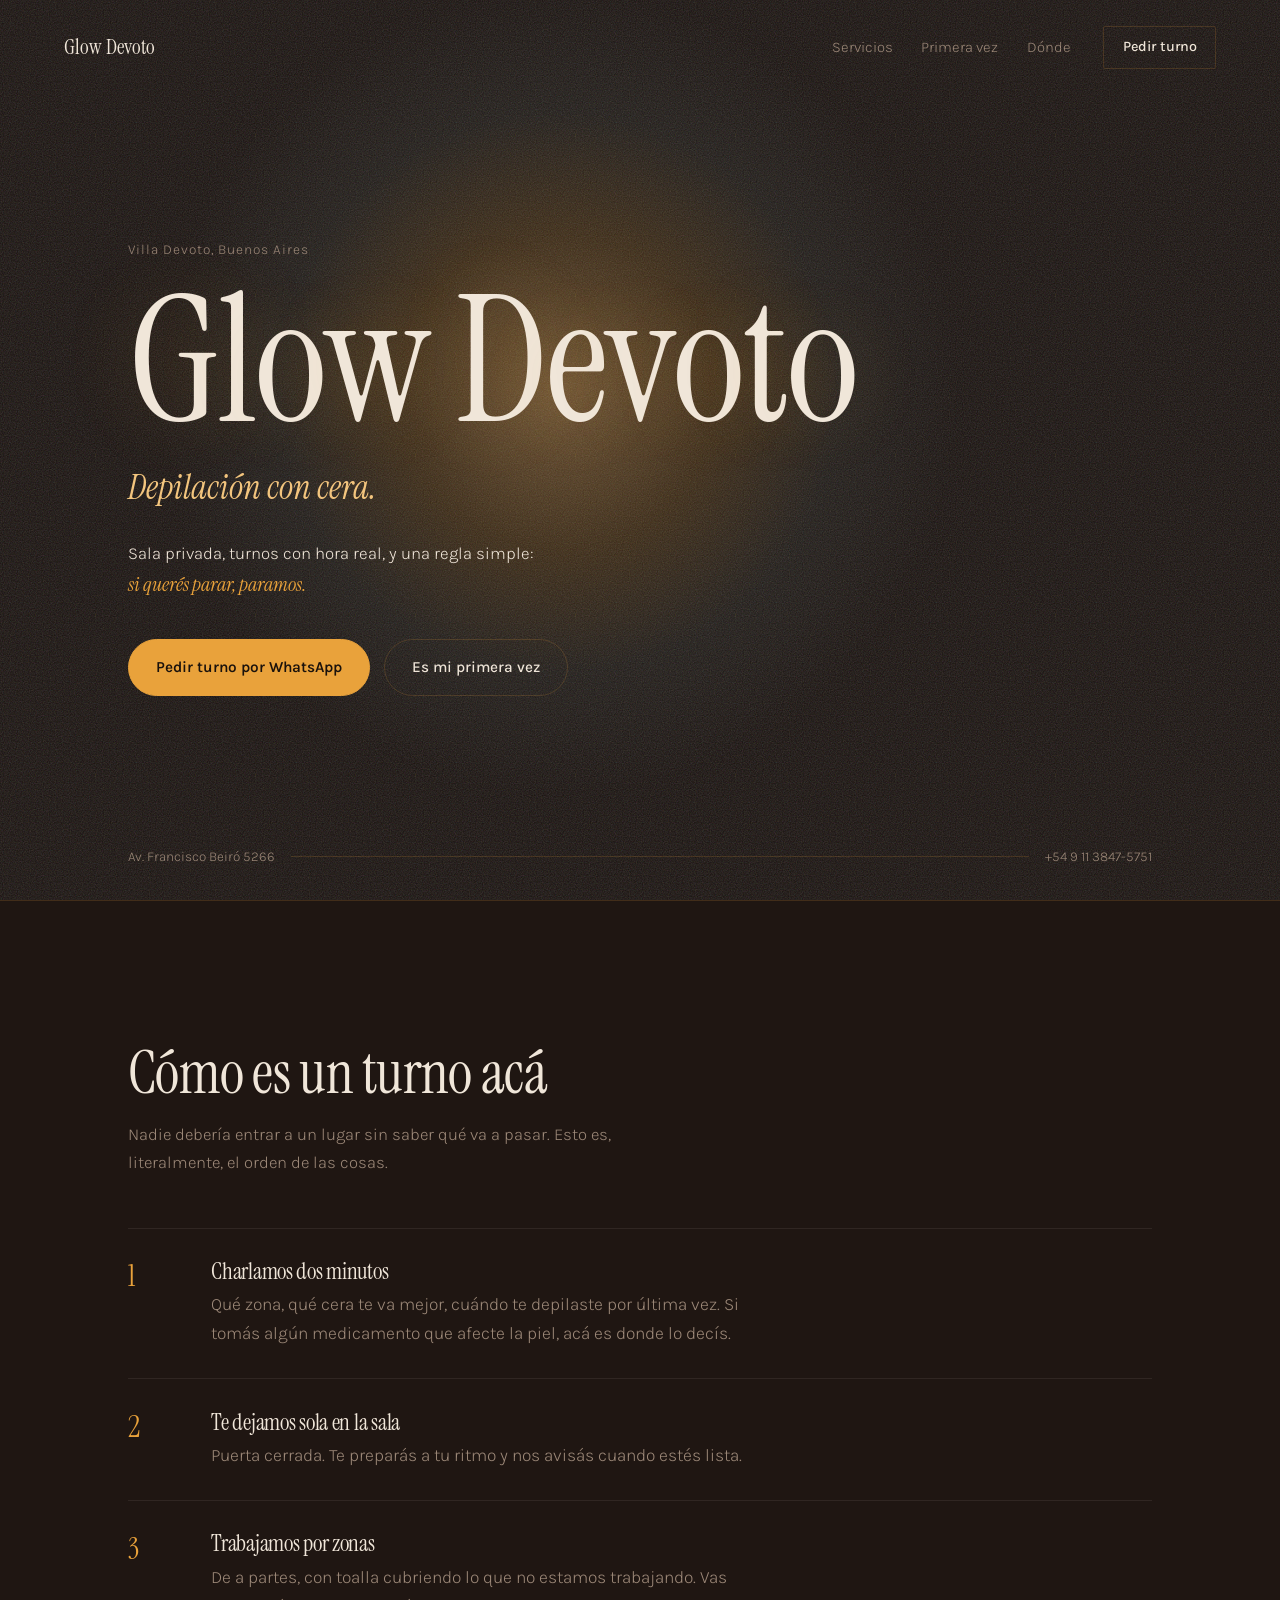
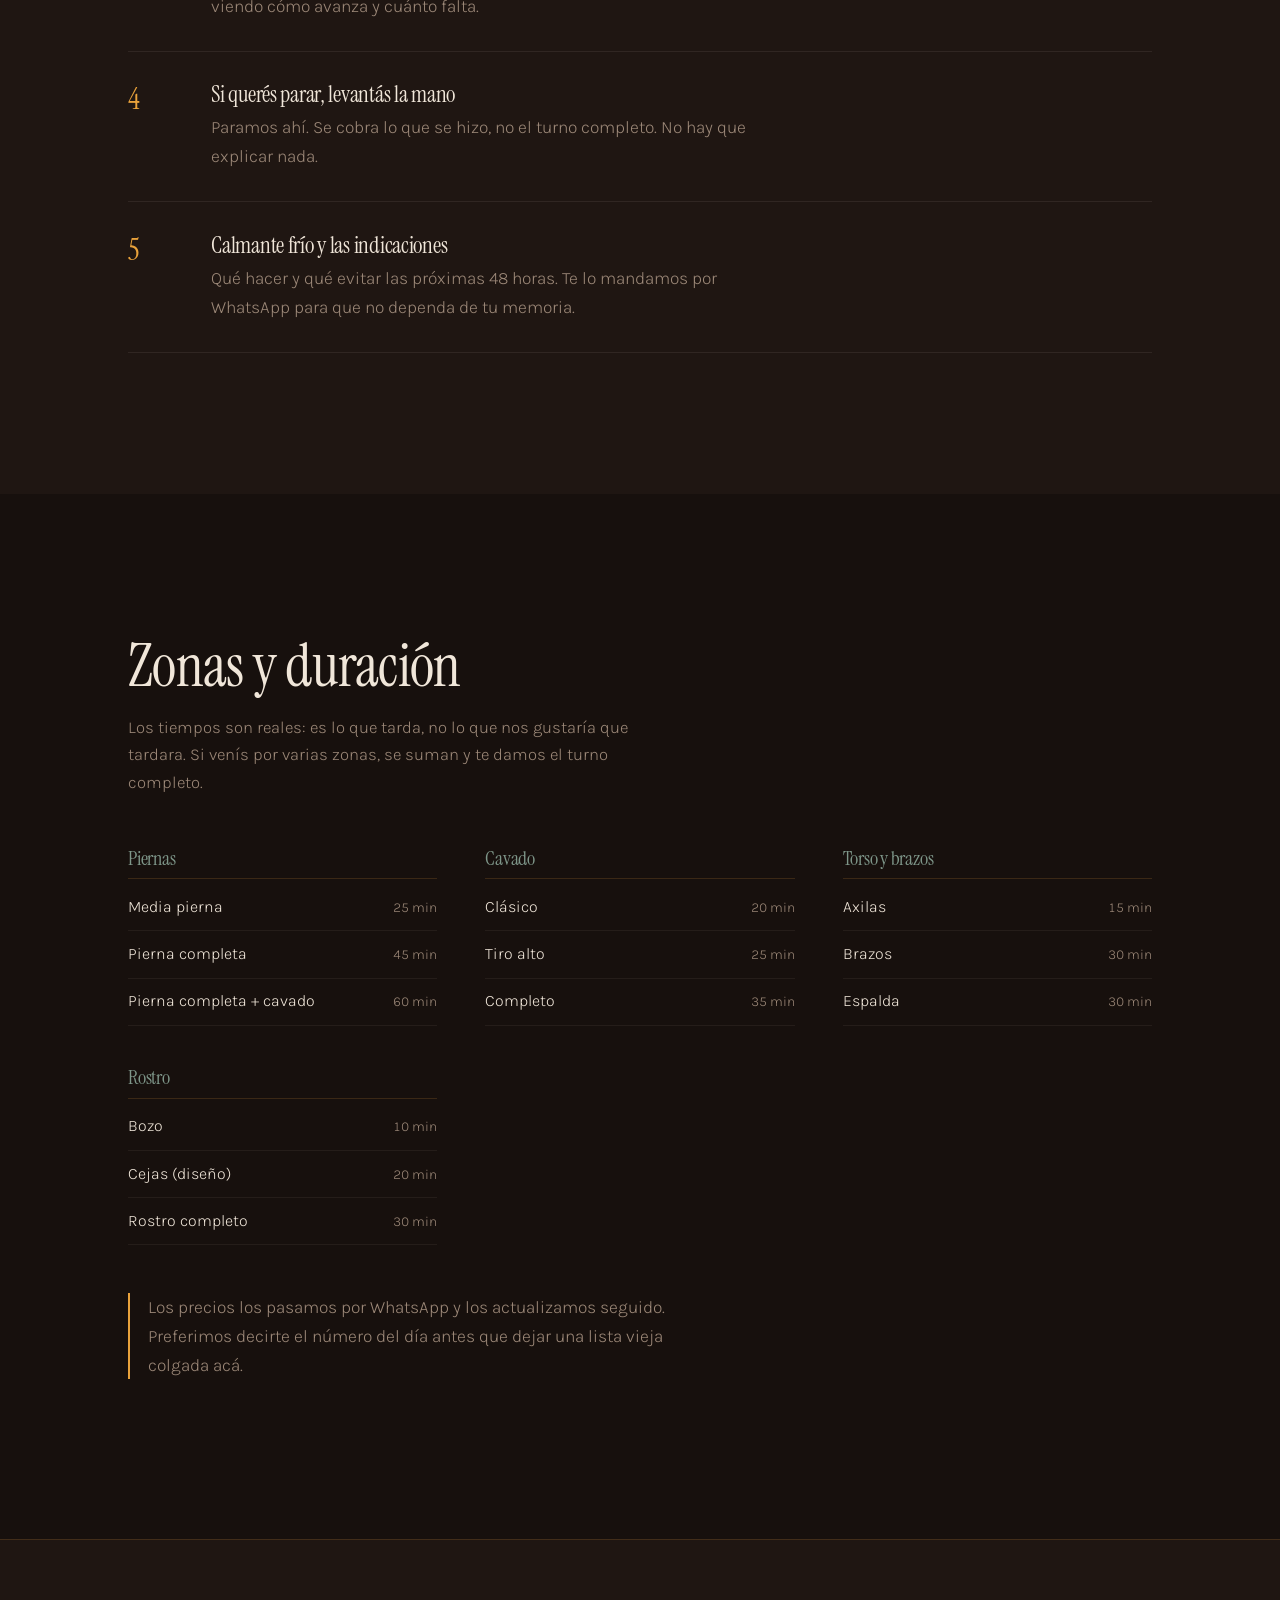
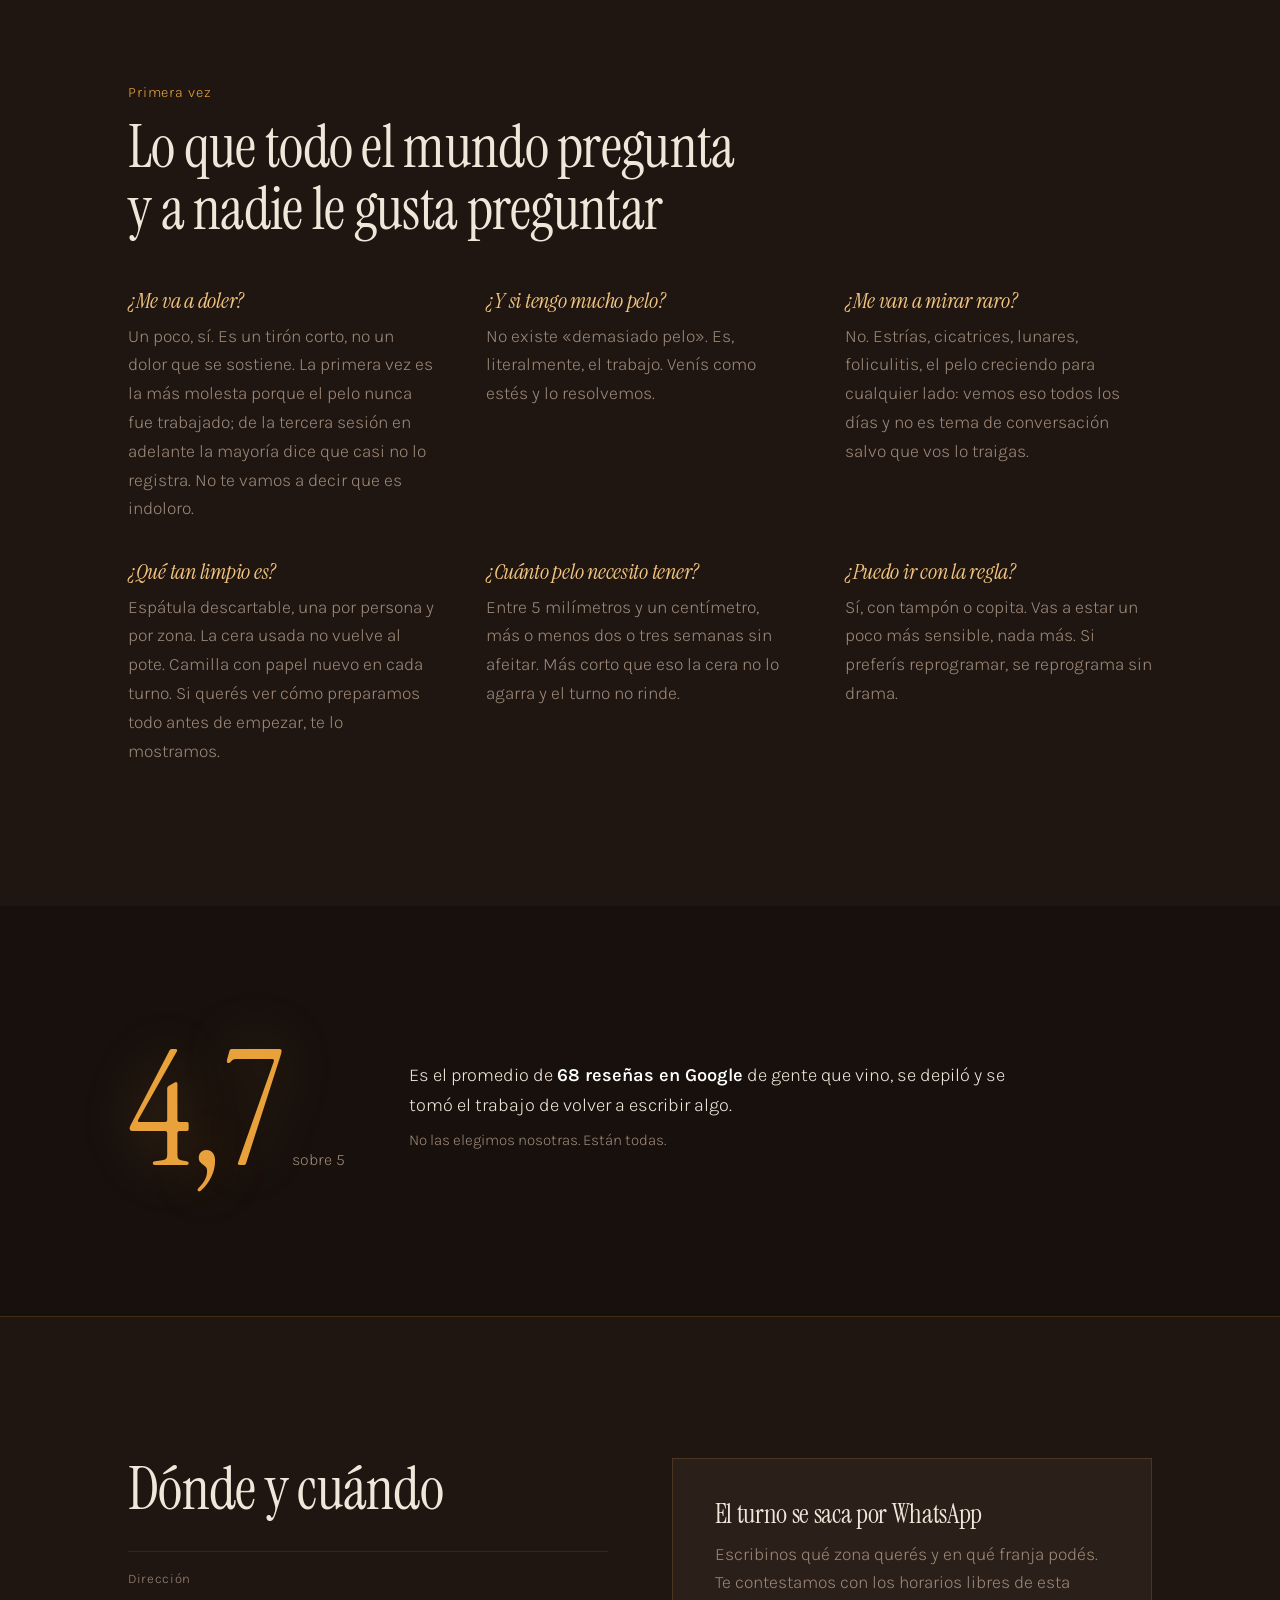
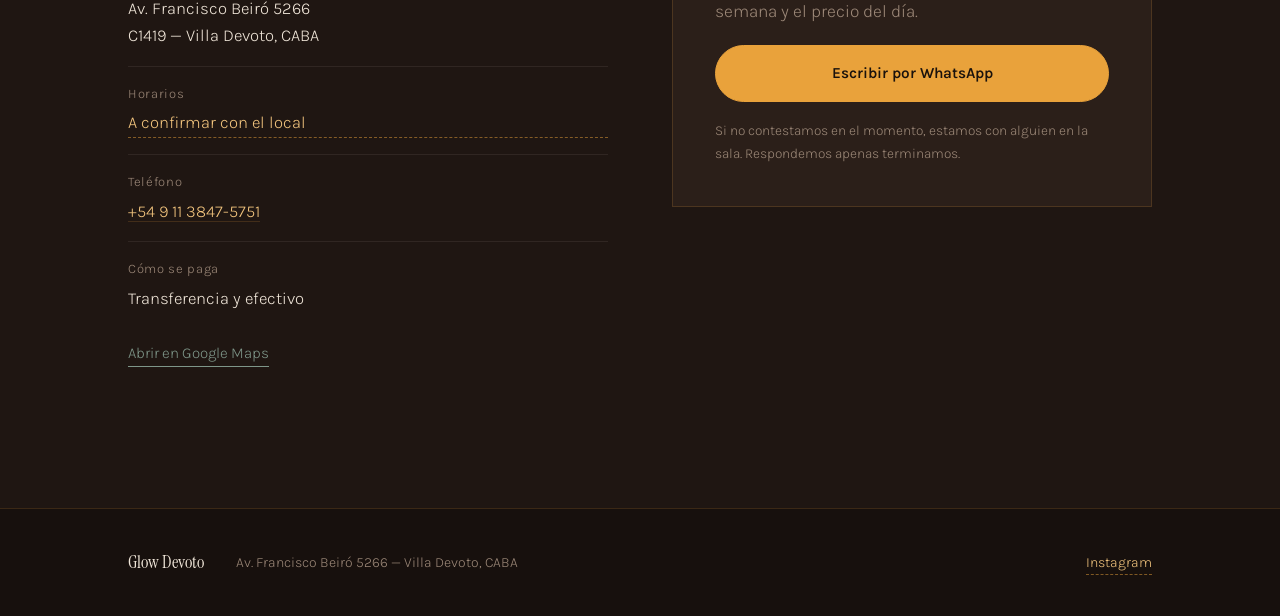
==== glow-devoto-movil.html @ bbd075e6 "Add single-file build of the Glow Devoto landing Inlines styles.css and main.js into one self-contai" ====
<!doctype html>
<html lang="es-AR" class="no-js">
<head>
<meta charset="utf-8">
<meta name="viewport" content="width=device-width, initial-scale=1">
<title>Glow Devoto — Depilación con cera en Villa Devoto</title>
<meta name="description" content="Depilación con cera en Av. Francisco Beiró 5266, Villa Devoto. Sala privada, turnos con hora real. Si querés parar, paramos.">
<meta name="theme-color" content="#17100d">

<meta property="og:type" content="website">
<meta property="og:title" content="Glow Devoto — Depilación con cera en Villa Devoto">
<meta property="og:description" content="Sala privada, turnos con hora real, y una regla simple: si querés parar, paramos.">
<meta property="og:locale" content="es_AR">

<link rel="preconnect" href="https://fonts.googleapis.com">
<link rel="preconnect" href="https://fonts.gstatic.com" crossorigin>
<link href="https://fonts.googleapis.com/css2?family=Instrument+Serif:ital@0;1&family=Karla:wght@300;400;500;600&display=swap" rel="stylesheet">
<style>
/* ══════════════════════════════════════════════════════════════════
   Glow Devoto — depilación con cera, Villa Devoto CABA
   Archetype: Editorial Dark Warm.  Concepto: el brillo necesita fondo.
   Sin librerías. Sin build. CSS + JS vanilla.
   ══════════════════════════════════════════════════════════════════ */

:root{
  /* Base: marrón-negro cálido. Nunca negro puro, nunca el #0B0B0B de plantilla. */
  --ink:      #17100d;
  --ink-2:    #1f1612;
  --ink-3:    #2b1f19;

  /* Acento: miel/cera. Deliberadamente NO terracota. */
  --honey:    #e9a23b;
  --honey-lo: #f3c57e;

  /* Contrapunto frío, para que el cálido no se vuelva monótono. */
  --sage:     #7e9689;

  --paper:    #f0e6d9;
  --muted:    #9c8878;
  --line:     rgba(233,162,59,.17);

  --serif: "Instrument Serif", Georgia, serif;
  --sans:  "Karla", system-ui, -apple-system, sans-serif;

  --gut: clamp(1.25rem, 5vw, 5rem);
  --max: 72rem;
}

*,*::before,*::after{ box-sizing:border-box; }

html{ scroll-behavior:smooth; -webkit-text-size-adjust:100%; }

body{
  margin:0;
  background:var(--ink);
  color:var(--paper);
  font-family:var(--sans);
  font-weight:300;
  font-size:clamp(1rem,.95rem + .25vw,1.09rem);
  line-height:1.65;
  -webkit-font-smoothing:antialiased;
  overflow-x:hidden;
}

.wrap{ width:100%; max-width:var(--max); margin-inline:auto; padding-inline:var(--gut); }

.skip{
  position:absolute; left:-9999px; top:0; z-index:99;
  background:var(--honey); color:var(--ink); padding:.7rem 1.2rem; font-weight:600;
}
.skip:focus{ left:0; }

:focus-visible{ outline:2px solid var(--honey); outline-offset:3px; }

h1,h2,h3{ font-family:var(--serif); font-weight:400; line-height:1.04; margin:0; letter-spacing:-.012em; }
p{ margin:0 0 1.1em; max-width:62ch; }
em{ font-style:italic; }
strong{ font-weight:600; color:#fff; }
a{ color:inherit; }

/* Marcador de contenido pendiente de confirmar con el negocio. */
[data-editar]{
  border-bottom:1px dashed rgba(233,162,59,.5);
  color:var(--honey-lo);
}

/* ─────────────────────────── HERO ─────────────────────────── */

.hero{
  position:relative;
  min-height:100svh;
  display:flex; flex-direction:column;
  overflow:hidden;
  isolation:isolate;
}

/* El resplandor. Sigue el cursor; en reposo respira solo. */
.hero__glow{
  position:absolute; inset:-30%;
  z-index:-2;
  background:
    radial-gradient(38rem 38rem at
      calc(46% + var(--mx,0px)) calc(46% + var(--my,0px)),
      rgba(255,190,105,.34) 0%,
      rgba(233,162,59,.16) 26%,
      rgba(126,150,137,.07) 46%,
      transparent 66%);
  animation:breathe 11s ease-in-out infinite;
  transition:background .45s cubic-bezier(.22,.61,.36,1);
  will-change:background;
}
@keyframes breathe{
  0%,100%{ opacity:.82; transform:scale(1); }
  50%    { opacity:1;   transform:scale(1.06); }
}

/* Grano: evita que el degradado se vea «digital». */
.hero__grain{
  position:absolute; inset:0; z-index:-1; pointer-events:none;
  opacity:.5; mix-blend-mode:overlay;
  background-image:url("data:image/svg+xml,%3Csvg xmlns='http://www.w3.org/2000/svg' width='160' height='160'%3E%3Cfilter id='n'%3E%3CfeTurbulence type='fractalNoise' baseFrequency='.85' numOctaves='3'/%3E%3C/filter%3E%3Crect width='160' height='160' filter='url(%23n)' opacity='.42'/%3E%3C/svg%3E");
}

.nav{
  position:relative; z-index:3;
  display:flex; align-items:center; gap:2rem;
  padding:1.6rem var(--gut);
}
.nav__mark{ font-family:var(--serif); font-size:1.3rem; }
.nav__links{ display:flex; gap:1.8rem; margin-left:auto; font-size:.93rem; }
.nav__links a{ text-decoration:none; color:var(--muted); transition:color .25s; }
.nav__links a:hover{ color:var(--paper); }
.nav__cta{
  text-decoration:none; font-size:.9rem; font-weight:500;
  border:1px solid var(--line); padding:.55rem 1.15rem; border-radius:2px;
  transition:border-color .3s, background .3s;
}
.nav__cta:hover{ border-color:var(--honey); background:rgba(233,162,59,.09); }

.hero__inner{
  position:relative; z-index:2;
  margin:auto 0; padding:2rem var(--gut) 1rem;
  width:100%; max-width:var(--max); margin-inline:auto;
}

.hero__eyebrow{
  font-size:.86rem; letter-spacing:.07em; color:var(--muted);
  margin:0 0 1.6rem;
}

.hero__title{
  font-size:clamp(3.6rem,14vw,11rem);
  line-height:.86;
  margin:0 0 1.4rem;
  text-shadow:0 0 70px rgba(233,162,59,.22);
}
.hero__title .ltr{
  display:inline-block;
  opacity:0; transform:translateY(.4em);
  animation:rise .85s cubic-bezier(.19,1,.22,1) forwards;
  animation-delay:var(--d,0s);
}
@keyframes rise{ to{ opacity:1; transform:none; } }
/* Red de seguridad: si el JS no corre, el título igual se ve. */
.no-js .hero__title .ltr{ opacity:1; transform:none; animation:none; }

.hero__lede{
  font-family:var(--serif); font-style:italic;
  font-size:clamp(1.4rem,3.2vw,2.1rem);
  color:var(--honey-lo); margin:0 0 1.5rem;
}
.hero__claim{ font-size:1.06rem; color:var(--paper); max-width:46ch; margin:0 0 2.4rem; }
.hero__claim em{ color:var(--honey); font-family:var(--serif); font-size:1.18em; }

.hero__actions{ display:flex; flex-wrap:wrap; gap:.85rem; }

.hero__foot{
  position:relative; z-index:2;
  display:flex; align-items:center; gap:1rem; flex-wrap:wrap;
  padding:1.4rem var(--gut) 2rem;
  font-size:.85rem; color:var(--muted);
  width:100%; max-width:var(--max); margin-inline:auto;
}
.hero__foot-rule{ flex:1; height:1px; background:var(--line); min-width:2rem; }

/* ─────────────────────────── BOTONES ─────────────────────────── */

.btn{
  display:inline-block; text-decoration:none;
  font-family:var(--sans); font-size:.96rem; font-weight:500;
  padding:.92rem 1.7rem;
  transition:transform .25s cubic-bezier(.22,.61,.36,1), box-shadow .3s, background .3s, border-color .3s;
}
/* El pill es la única curva de la página: por eso se lee como botón. */
.btn--solid{
  background:var(--honey); color:#1a120c; border:1px solid var(--honey);
  border-radius:100px; font-weight:600;
  box-shadow:0 0 0 rgba(233,162,59,0);
}
.btn--solid:hover{ transform:translateY(-2px); box-shadow:0 10px 34px -10px rgba(233,162,59,.6); }
.btn--ghost{
  border:1px solid var(--line); border-radius:100px; color:var(--paper);
}
.btn--ghost:hover{ border-color:var(--honey); background:rgba(233,162,59,.07); }
.btn--wide{ display:block; text-align:center; }

/* ─────────────────────────── SECCIONES ─────────────────────────── */

section{ padding-block:clamp(4.5rem,11vw,9rem); }

.sec-title{ font-size:clamp(2.1rem,5.2vw,3.7rem); margin:0 0 1.1rem; }
.sec-lede{ color:var(--muted); font-size:1.05rem; max-width:52ch; margin-bottom:3.2rem; }

/* Reveal al hacer scroll */
.reveal{ opacity:0; transform:translateY(16px); transition:opacity .7s ease, transform .7s cubic-bezier(.22,.61,.36,1); }
.reveal.in{ opacity:1; transform:none; }
/* Defensivo (regla dura de la skill): nunca dejar texto invisible. */
.reveal[data-split]{ opacity:1; transform:none; }
.no-js .reveal{ opacity:1; transform:none; }

/* ── Pasos ── */
.steps{ background:var(--ink-2); border-top:1px solid var(--line); }
.steps__list{ list-style:none; margin:0; padding:0; counter-reset:s; }

.step{
  display:grid; grid-template-columns:3.6rem 1fr; gap:0 1.6rem;
  padding:1.9rem 0; border-top:1px solid rgba(240,230,217,.08);
}
.step:last-child{ border-bottom:1px solid rgba(240,230,217,.08); }
.step__n{
  grid-column:1; grid-row:1 / span 2;
  font-family:var(--serif); font-size:1.9rem; color:var(--honey);
  line-height:1; padding-top:.15rem;
}
.step h3{ grid-column:2; font-size:1.45rem; margin:0 0 .45rem; }
.step p{ grid-column:2; color:var(--muted); margin:0; max-width:56ch; }

/* ── Servicios ── */
.svc{
  display:grid; grid-template-columns:repeat(auto-fit,minmax(16rem,1fr));
  gap:2.6rem 3rem;
}
.svc__cat{
  font-size:1.25rem; color:var(--sage);
  padding-bottom:.6rem; margin-bottom:.3rem;
  border-bottom:1px solid var(--line);
}
.svc__list{ list-style:none; margin:0; padding:0; }
.svc__list li{
  display:flex; justify-content:space-between; align-items:baseline; gap:1rem;
  padding:.62rem 0;
  border-bottom:1px solid rgba(240,230,217,.06);
}
.svc__name{ font-size:1rem; }
.svc__dur{ font-size:.86rem; color:var(--muted); font-variant-numeric:tabular-nums; white-space:nowrap; }
.svc__note{
  margin-top:3rem; padding-left:1.1rem;
  border-left:2px solid var(--honey);
  color:var(--muted); max-width:54ch;
}

/* ── Primera vez ── */
.faq{ background:var(--ink-2); border-top:1px solid var(--line); }
.faq__kicker{ color:var(--honey); font-size:.9rem; letter-spacing:.06em; margin:0 0 .7rem; }
.faq__grid{
  display:grid; grid-template-columns:repeat(auto-fit,minmax(19rem,1fr));
  gap:2.4rem 3.2rem; margin-top:3.2rem;
}
.qa h3{
  font-size:1.35rem; color:var(--honey-lo); margin:0 0 .55rem;
  font-style:italic;
}
.qa p{ color:var(--muted); margin:0; }

/* ── Reseñas ── */
.rating__inner{
  display:flex; flex-wrap:wrap; align-items:center; gap:clamp(1.5rem,5vw,4.5rem);
}
.rating__num{ display:flex; align-items:baseline; gap:.6rem; }
.rating__big{
  font-family:var(--serif);
  font-size:clamp(5rem,15vw,10rem); line-height:.8; color:var(--honey);
  text-shadow:0 0 60px rgba(233,162,59,.3);
}
.rating__scale{ color:var(--muted); font-size:1rem; }
.rating__txt{ flex:1; min-width:17rem; }
.rating__txt p{ font-size:1.14rem; margin:0 0 .5rem; }
.rating__sub{ color:var(--muted); font-size:.95rem !important; }

/* ── Dónde ── */
.where{ background:var(--ink-2); border-top:1px solid var(--line); }
.where__grid{
  display:grid; grid-template-columns:repeat(auto-fit,minmax(19rem,1fr));
  gap:3.5rem 4rem; align-items:start;
}
.where__dl{ margin:2rem 0 0; }
.where__dl dt{
  color:var(--muted); font-size:.82rem; letter-spacing:.05em;
  padding-top:1rem; border-top:1px solid rgba(240,230,217,.08);
}
.where__dl dd{ margin:.3rem 0 1rem; font-size:1.05rem; }
.where__dl dd a{ color:var(--honey-lo); text-decoration:none; border-bottom:1px solid var(--line); }
.where__map{
  display:inline-block; margin-top:.8rem; font-size:.95rem;
  color:var(--sage); text-decoration:none; border-bottom:1px solid currentColor;
}

.where__cta{
  background:var(--ink-3); padding:clamp(1.6rem,4vw,2.6rem);
  border:1px solid var(--line);
}
.where__cta h3{ font-size:1.7rem; margin:0 0 .7rem; }
.where__cta p{ color:var(--muted); }
.where__cta .btn{ margin-top:.6rem; }
.where__micro{ font-size:.86rem; margin:1.1rem 0 0; }

/* ── Footer ── */
.foot{ border-top:1px solid var(--line); padding-block:2.4rem; }
.foot__inner{ display:flex; flex-wrap:wrap; gap:1rem 2rem; align-items:center; font-size:.88rem; color:var(--muted); }
.foot__mark{ font-family:var(--serif); font-size:1.15rem; color:var(--paper); }
.foot__ig{ margin-left:auto; text-decoration:none; }

/* ─────────────────────────── MOBILE ─────────────────────────── */
/* No es el desktop apretado: es otra composición. */

@media (max-width:780px){
  .nav__links{ display:none; }
  .nav__cta{ margin-left:auto; }

  .hero{ min-height:92svh; }
  .hero__title{ font-size:clamp(3.2rem,19vw,6rem); line-height:.9; }
  .hero__glow{
    /* En touch no hay cursor: el resplandor se ancla arriba y respira. */
    background:radial-gradient(28rem 28rem at 50% 30%,
      rgba(233,162,59,.32) 0%, rgba(233,162,59,.12) 34%, transparent 66%);
  }
  .hero__actions{ flex-direction:column; align-items:stretch; }
  .hero__actions .btn{ text-align:center; }
  .hero__foot-rule{ display:none; }

  .step{ grid-template-columns:2.4rem 1fr; gap:0 1rem; }
  .step__n{ font-size:1.4rem; }
  .step h3{ font-size:1.25rem; }

  .rating__inner{ flex-direction:column; align-items:flex-start; }
  .foot__ig{ margin-left:0; }
}

@media (prefers-reduced-motion:reduce){
  /* Solo se desactiva lo intrusivo. Las microinteracciones quedan:
     Windows trae reduce activado de fábrica y la página se vería muerta. */
  .hero__glow{ animation:none; }
  html{ scroll-behavior:auto; }
}

</style>

<script type="application/ld+json">
{
  "@context": "https://schema.org",
  "@type": "HealthAndBeautyBusiness",
  "name": "Glow Devoto",
  "description": "Depilación con cera en Villa Devoto, CABA.",
  "address": {
    "@type": "PostalAddress",
    "streetAddress": "Av. Francisco Beiró 5266",
    "addressLocality": "Villa Devoto",
    "addressRegion": "CABA",
    "postalCode": "C1419",
    "addressCountry": "AR"
  },
  "telephone": "+5491138475751",
  "aggregateRating": {
    "@type": "AggregateRating",
    "ratingValue": "4.7",
    "reviewCount": "68"
  }
}
</script>
</head>
<body>

<a class="skip" href="#contenido">Saltar al contenido</a>

<!-- ───────────────────────── HERO ───────────────────────── -->
<header class="hero" id="hero">
  <div class="hero__glow" aria-hidden="true"></div>
  <div class="hero__grain" aria-hidden="true"></div>

  <nav class="nav" aria-label="Principal">
    <span class="nav__mark">Glow&nbsp;Devoto</span>
    <div class="nav__links">
      <a href="#servicios">Servicios</a>
      <a href="#primera-vez">Primera vez</a>
      <a href="#donde">Dónde</a>
    </div>
    <a class="nav__cta" href="https://wa.me/5491138475751?text=Hola%20Glow%20Devoto%2C%20quer%C3%ADa%20consultar%20por%20un%20turno." target="_blank" rel="noopener">Pedir turno</a>
  </nav>

  <div class="hero__inner">
    <p class="hero__eyebrow">Villa Devoto, Buenos Aires</p>
    <h1 class="hero__title" data-letters>Glow Devoto</h1>
    <p class="hero__lede">Depilación con cera.</p>
    <p class="hero__claim">Sala privada, turnos con hora real, y una regla simple:<br>
      <em>si querés parar, paramos.</em></p>

    <div class="hero__actions">
      <a class="btn btn--solid" href="https://wa.me/5491138475751?text=Hola%20Glow%20Devoto%2C%20quer%C3%ADa%20consultar%20por%20un%20turno." target="_blank" rel="noopener">Pedir turno por WhatsApp</a>
      <a class="btn btn--ghost" href="#primera-vez">Es mi primera vez</a>
    </div>
  </div>

  <div class="hero__foot">
    <span>Av. Francisco Beiró 5266</span>
    <span class="hero__foot-rule" aria-hidden="true"></span>
    <span>+54 9 11 3847-5751</span>
  </div>
</header>

<main id="contenido">

<!-- ───────────────────────── CÓMO ES ───────────────────────── -->
<section class="steps" id="como-es">
  <div class="wrap">
    <h2 class="sec-title reveal">Cómo es un turno acá</h2>
    <p class="sec-lede reveal">Nadie debería entrar a un lugar sin saber qué va a pasar. Esto es,
      literalmente, el orden de las cosas.</p>

    <ol class="steps__list">
      <li class="step reveal">
        <span class="step__n">1</span>
        <h3>Charlamos dos minutos</h3>
        <p>Qué zona, qué cera te va mejor, cuándo te depilaste por última vez. Si tomás algún
          medicamento que afecte la piel, acá es donde lo decís.</p>
      </li>
      <li class="step reveal">
        <span class="step__n">2</span>
        <h3>Te dejamos sola en la sala</h3>
        <p>Puerta cerrada. Te preparás a tu ritmo y nos avisás cuando estés lista.</p>
      </li>
      <li class="step reveal">
        <span class="step__n">3</span>
        <h3>Trabajamos por zonas</h3>
        <p>De a partes, con toalla cubriendo lo que no estamos trabajando. Vas viendo cómo avanza
          y cuánto falta.</p>
      </li>
      <li class="step reveal">
        <span class="step__n">4</span>
        <h3>Si querés parar, levantás la mano</h3>
        <p>Paramos ahí. Se cobra lo que se hizo, no el turno completo. No hay que explicar nada.</p>
      </li>
      <li class="step reveal">
        <span class="step__n">5</span>
        <h3>Calmante frío y las indicaciones</h3>
        <p>Qué hacer y qué evitar las próximas 48 horas. Te lo mandamos por WhatsApp para que no
          dependa de tu memoria.</p>
      </li>
    </ol>
  </div>
</section>

<!-- ───────────────────────── SERVICIOS ───────────────────────── -->
<section class="services" id="servicios">
  <div class="wrap">
    <h2 class="sec-title reveal">Zonas y duración</h2>
    <p class="sec-lede reveal">Los tiempos son reales: es lo que tarda, no lo que nos gustaría que
      tardara. Si venís por varias zonas, se suman y te damos el turno completo.</p>

    <div class="svc">
      <div class="svc__group reveal">
        <h3 class="svc__cat">Piernas</h3>
        <ul class="svc__list">
          <li><span class="svc__name">Media pierna</span><span class="svc__dur">25 min</span></li>
          <li><span class="svc__name">Pierna completa</span><span class="svc__dur">45 min</span></li>
          <li><span class="svc__name">Pierna completa + cavado</span><span class="svc__dur">60 min</span></li>
        </ul>
      </div>

      <div class="svc__group reveal">
        <h3 class="svc__cat">Cavado</h3>
        <ul class="svc__list">
          <li><span class="svc__name">Clásico</span><span class="svc__dur">20 min</span></li>
          <li><span class="svc__name">Tiro alto</span><span class="svc__dur">25 min</span></li>
          <li><span class="svc__name">Completo</span><span class="svc__dur">35 min</span></li>
        </ul>
      </div>

      <div class="svc__group reveal">
        <h3 class="svc__cat">Torso y brazos</h3>
        <ul class="svc__list">
          <li><span class="svc__name">Axilas</span><span class="svc__dur">15 min</span></li>
          <li><span class="svc__name">Brazos</span><span class="svc__dur">30 min</span></li>
          <li><span class="svc__name">Espalda</span><span class="svc__dur">30 min</span></li>
        </ul>
      </div>

      <div class="svc__group reveal">
        <h3 class="svc__cat">Rostro</h3>
        <ul class="svc__list">
          <li><span class="svc__name">Bozo</span><span class="svc__dur">10 min</span></li>
          <li><span class="svc__name">Cejas (diseño)</span><span class="svc__dur">20 min</span></li>
          <li><span class="svc__name">Rostro completo</span><span class="svc__dur">30 min</span></li>
        </ul>
      </div>
    </div>

    <p class="svc__note reveal">
      Los precios los pasamos por WhatsApp y los actualizamos seguido. Preferimos decirte el número
      del día antes que dejar una lista vieja colgada acá.
    </p>
  </div>
</section>

<!-- ───────────────────────── PRIMERA VEZ ───────────────────────── -->
<section class="faq" id="primera-vez">
  <div class="wrap">
    <p class="faq__kicker reveal">Primera vez</p>
    <h2 class="sec-title reveal">Lo que todo el mundo pregunta<br>y a nadie le gusta preguntar</h2>

    <div class="faq__grid">
      <article class="qa reveal">
        <h3>¿Me va a doler?</h3>
        <p>Un poco, sí. Es un tirón corto, no un dolor que se sostiene. La primera vez es la más
          molesta porque el pelo nunca fue trabajado; de la tercera sesión en adelante la mayoría
          dice que casi no lo registra. No te vamos a decir que es indoloro.</p>
      </article>

      <article class="qa reveal">
        <h3>¿Y si tengo mucho pelo?</h3>
        <p>No existe «demasiado pelo». Es, literalmente, el trabajo. Venís como estés y lo
          resolvemos.</p>
      </article>

      <article class="qa reveal">
        <h3>¿Me van a mirar raro?</h3>
        <p>No. Estrías, cicatrices, lunares, foliculitis, el pelo creciendo para cualquier lado:
          vemos eso todos los días y no es tema de conversación salvo que vos lo traigas.</p>
      </article>

      <article class="qa reveal">
        <h3>¿Qué tan limpio es?</h3>
        <p>Espátula descartable, una por persona y por zona. La cera usada no vuelve al pote.
          Camilla con papel nuevo en cada turno. Si querés ver cómo preparamos todo antes de
          empezar, te lo mostramos.</p>
      </article>

      <article class="qa reveal">
        <h3>¿Cuánto pelo necesito tener?</h3>
        <p>Entre 5 milímetros y un centímetro, más o menos dos o tres semanas sin afeitar. Más
          corto que eso la cera no lo agarra y el turno no rinde.</p>
      </article>

      <article class="qa reveal">
        <h3>¿Puedo ir con la regla?</h3>
        <p>Sí, con tampón o copita. Vas a estar un poco más sensible, nada más. Si preferís
          reprogramar, se reprograma sin drama.</p>
      </article>
    </div>
  </div>
</section>

<!-- ───────────────────────── RESEÑAS ───────────────────────── -->
<section class="rating" id="resenas">
  <div class="wrap rating__inner">
    <div class="rating__num reveal">
      <span class="rating__big">4,7</span>
      <span class="rating__scale">sobre 5</span>
    </div>
    <div class="rating__txt reveal">
      <p>Es el promedio de <strong>68 reseñas en Google</strong> de gente que vino, se depiló y se
        tomó el trabajo de volver a escribir algo.</p>
      <p class="rating__sub">No las elegimos nosotras. Están todas.</p>
    </div>
  </div>
</section>

<!-- ───────────────────────── DÓNDE ───────────────────────── -->
<section class="where" id="donde">
  <div class="wrap where__grid">
    <div class="reveal">
      <h2 class="sec-title">Dónde y cuándo</h2>
      <dl class="where__dl">
        <dt>Dirección</dt>
        <dd>Av. Francisco Beiró 5266<br>C1419 — Villa Devoto, CABA</dd>

        <dt>Horarios</dt>
        <dd data-editar>A confirmar con el local</dd>

        <dt>Teléfono</dt>
        <dd><a href="tel:+5491138475751">+54 9 11 3847-5751</a></dd>

        <dt>Cómo se paga</dt>
        <dd>Transferencia y efectivo</dd>
      </dl>

      <a class="where__map" href="https://www.google.com/maps/search/?api=1&query=Av.+Francisco+Beir%C3%B3+5266,+C1419+CABA" target="_blank" rel="noopener">Abrir en Google Maps</a>
    </div>

    <div class="where__cta reveal">
      <h3>El turno se saca por WhatsApp</h3>
      <p>Escribinos qué zona querés y en qué franja podés. Te contestamos con los horarios libres
        de esta semana y el precio del día.</p>
      <a class="btn btn--solid btn--wide" href="https://wa.me/5491138475751?text=Hola%20Glow%20Devoto%2C%20quer%C3%ADa%20consultar%20por%20un%20turno." target="_blank" rel="noopener">Escribir por WhatsApp</a>
      <p class="where__micro">Si no contestamos en el momento, estamos con alguien en la sala.
        Respondemos apenas terminamos.</p>
    </div>
  </div>
</section>

</main>

<footer class="foot">
  <div class="wrap foot__inner">
    <span class="foot__mark">Glow Devoto</span>
    <span class="foot__addr">Av. Francisco Beiró 5266 — Villa Devoto, CABA</span>
    <a class="foot__ig" href="#" data-editar>Instagram</a>
  </div>
</footer>

<script>
/* ══════════════════════════════════════════════════════════════════
   Glow Devoto — main.js
   Patrón IIFE clásico (sin ES modules: rompen en file:// y en cache).
   Cada init va envuelto: si uno falla, los demás siguen vivos.
   ══════════════════════════════════════════════════════════════════ */
(function () {
  'use strict';

  document.documentElement.classList.remove('no-js');

  function safe(fn, name) {
    try { fn(); }
    catch (e) { console.warn('[glow] init falló:', name, e); }
  }

  /* ── 1. Título letra por letra ──────────────────────────────────
     El contenido ya está en el HTML; esto solo lo reparte. Si falla,
     el texto queda tal cual (ver .no-js en el CSS).               */
  function initLetters() {
    var el = document.querySelector('[data-letters]');
    if (!el || el.dataset.done === '1') return;     // idempotente
    var text = el.textContent.trim();
    var frag = document.createDocumentFragment();

    text.split('').forEach(function (ch, i) {
      var s = document.createElement('span');
      s.className = 'ltr';
      s.textContent = ch === ' ' ? ' ' : ch;
      s.style.setProperty('--d', (i * 0.045).toFixed(3) + 's');
      frag.appendChild(s);
    });

    el.textContent = '';
    el.appendChild(frag);
    el.dataset.done = '1';
    el.setAttribute('aria-label', text);
  }

  /* ── 2. Resplandor que sigue al cursor ──────────────────────────
     Un solo momento orquestado. Throttled con rAF, desactivado en
     touch (donde el CSS ya ancla el glow).                        */
  function initGlow() {
    var glow = document.querySelector('.hero__glow');
    var hero = document.getElementById('hero');
    if (!glow || !hero) return;
    if (!window.matchMedia('(hover:hover) and (pointer:fine)').matches) return;

    var tx = 0, ty = 0, cx = 0, cy = 0, raf = null;

    function loop() {
      cx += (tx - cx) * 0.085;
      cy += (ty - cy) * 0.085;
      glow.style.setProperty('--mx', cx.toFixed(1) + 'px');
      glow.style.setProperty('--my', cy.toFixed(1) + 'px');
      if (Math.abs(tx - cx) > 0.4 || Math.abs(ty - cy) > 0.4) {
        raf = requestAnimationFrame(loop);
      } else { raf = null; }
    }

    hero.addEventListener('pointermove', function (e) {
      var r = hero.getBoundingClientRect();
      tx = (e.clientX - r.left - r.width / 2) * 0.42;
      ty = (e.clientY - r.top - r.height / 2) * 0.42;
      if (!raf) raf = requestAnimationFrame(loop);
    }, { passive: true });

    hero.addEventListener('pointerleave', function () {
      tx = 0; ty = 0;
      if (!raf) raf = requestAnimationFrame(loop);
    }, { passive: true });
  }

  /* ── 3. Reveal al hacer scroll ──────────────────────────────────
     Umbral bajo (0.05) para que dispare apenas asoma, y red de
     seguridad a los 6s: nada puede quedar invisible para siempre. */
  function initReveal() {
    var items = Array.prototype.slice.call(document.querySelectorAll('.reveal'));
    if (!items.length) return;

    function showAll() {
      items.forEach(function (n) { n.classList.add('in'); });
    }

    if (!('IntersectionObserver' in window)) { showAll(); return; }

    var io = new IntersectionObserver(function (entries) {
      entries.forEach(function (en) {
        if (!en.isIntersecting) return;
        var n = en.target;
        var sibs = n.parentElement ? Array.prototype.slice.call(n.parentElement.children) : [n];
        var i = Math.max(0, sibs.indexOf(n));
        n.style.transitionDelay = Math.min(i * 70, 350) + 'ms';
        n.classList.add('in');
        io.unobserve(n);
      });
    }, { threshold: 0.05, rootMargin: '0px 0px -8% 0px' });

    items.forEach(function (n) { io.observe(n); });

    setTimeout(showAll, 6000);   // red de seguridad obligatoria
  }

  /* ── 4. Anclas con scroll nativo ────────────────────────────────
     Sin Lenis: es frágil entre configuraciones de Windows.        */
  function initAnchors() {
    document.addEventListener('click', function (e) {
      var a = e.target.closest && e.target.closest('a[href^="#"]');
      if (!a) return;
      var id = a.getAttribute('href');
      if (!id || id === '#') return;
      var t = document.querySelector(id);
      if (!t) return;
      e.preventDefault();
      var top = t.getBoundingClientRect().top + window.pageYOffset - 12;
      window.scrollTo({ top: top, behavior: 'smooth' });
    });
  }

  function boot() {
    safe(initLetters, 'letters');
    safe(initGlow,    'glow');
    safe(initReveal,  'reveal');
    safe(initAnchors, 'anchors');
  }

  if (document.readyState === 'loading') {
    document.addEventListener('DOMContentLoaded', boot);
  } else { boot(); }
})();

</script>
</body>
</html>
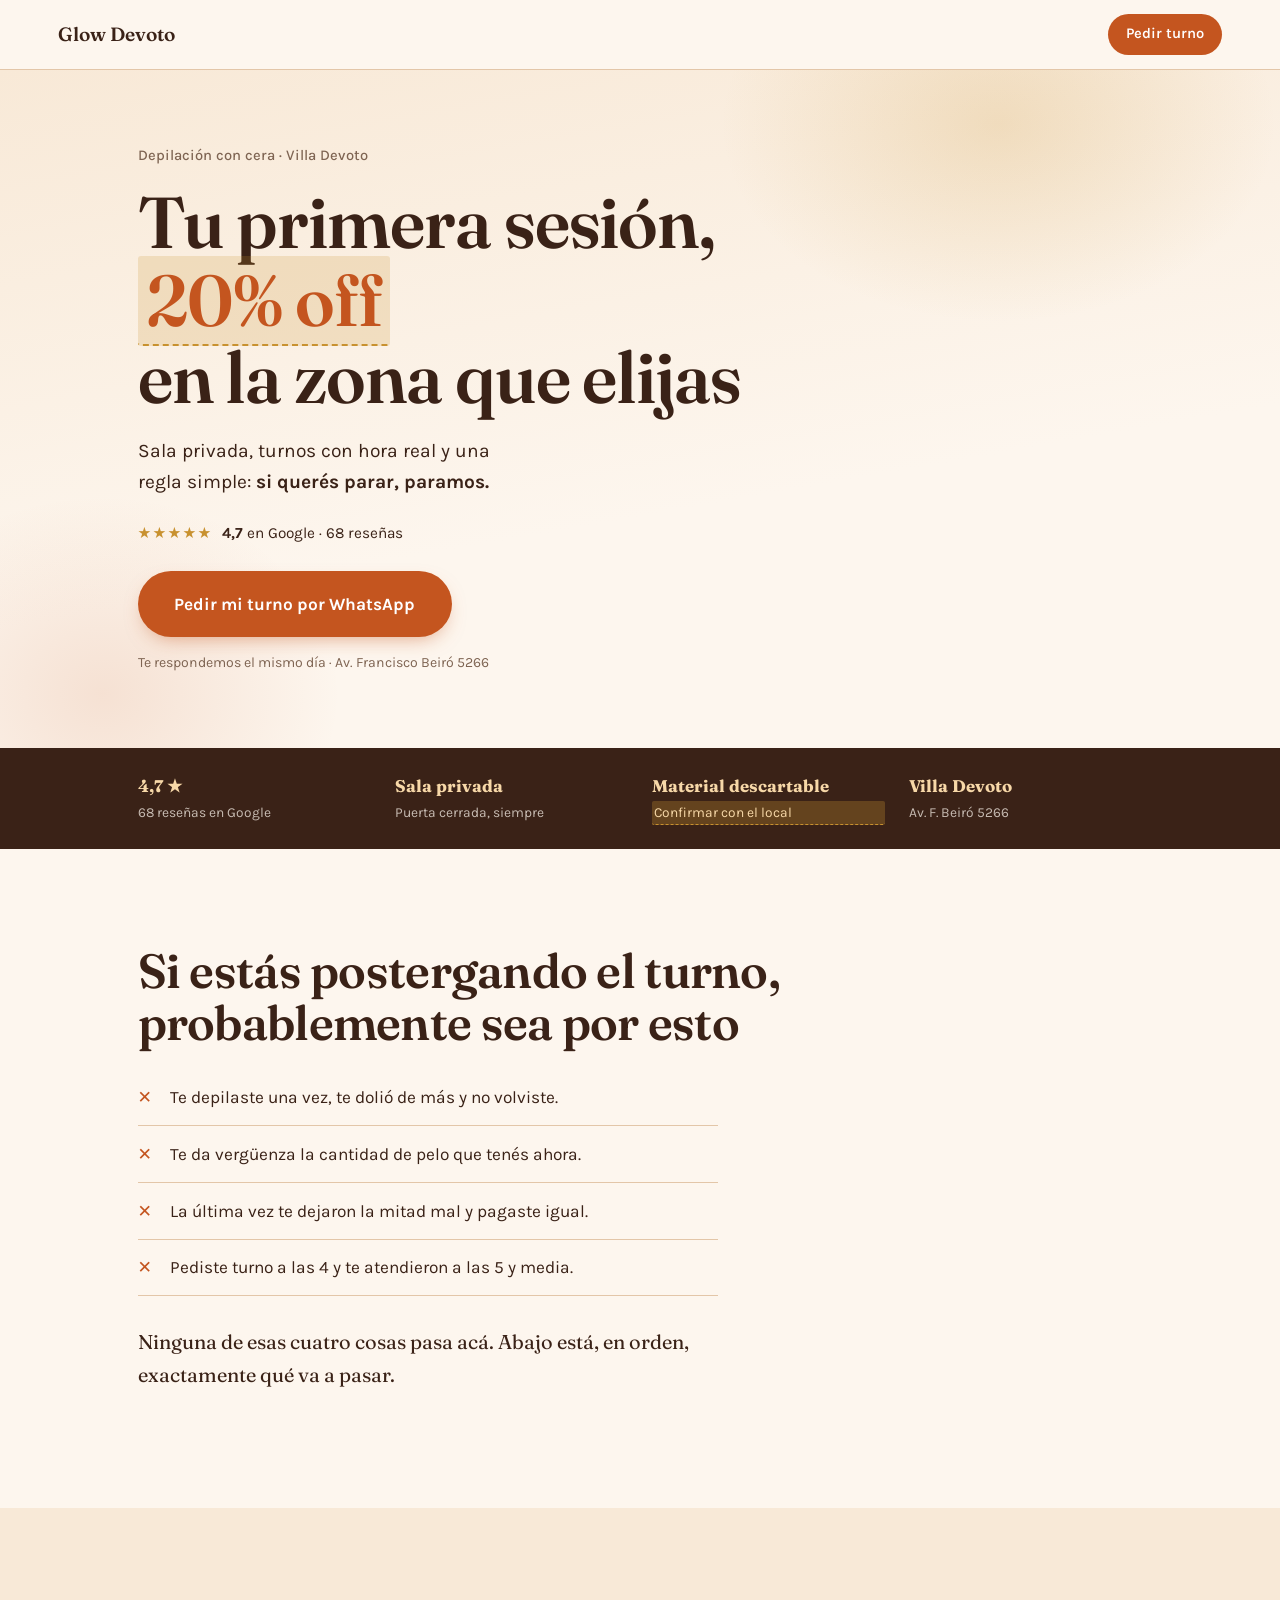
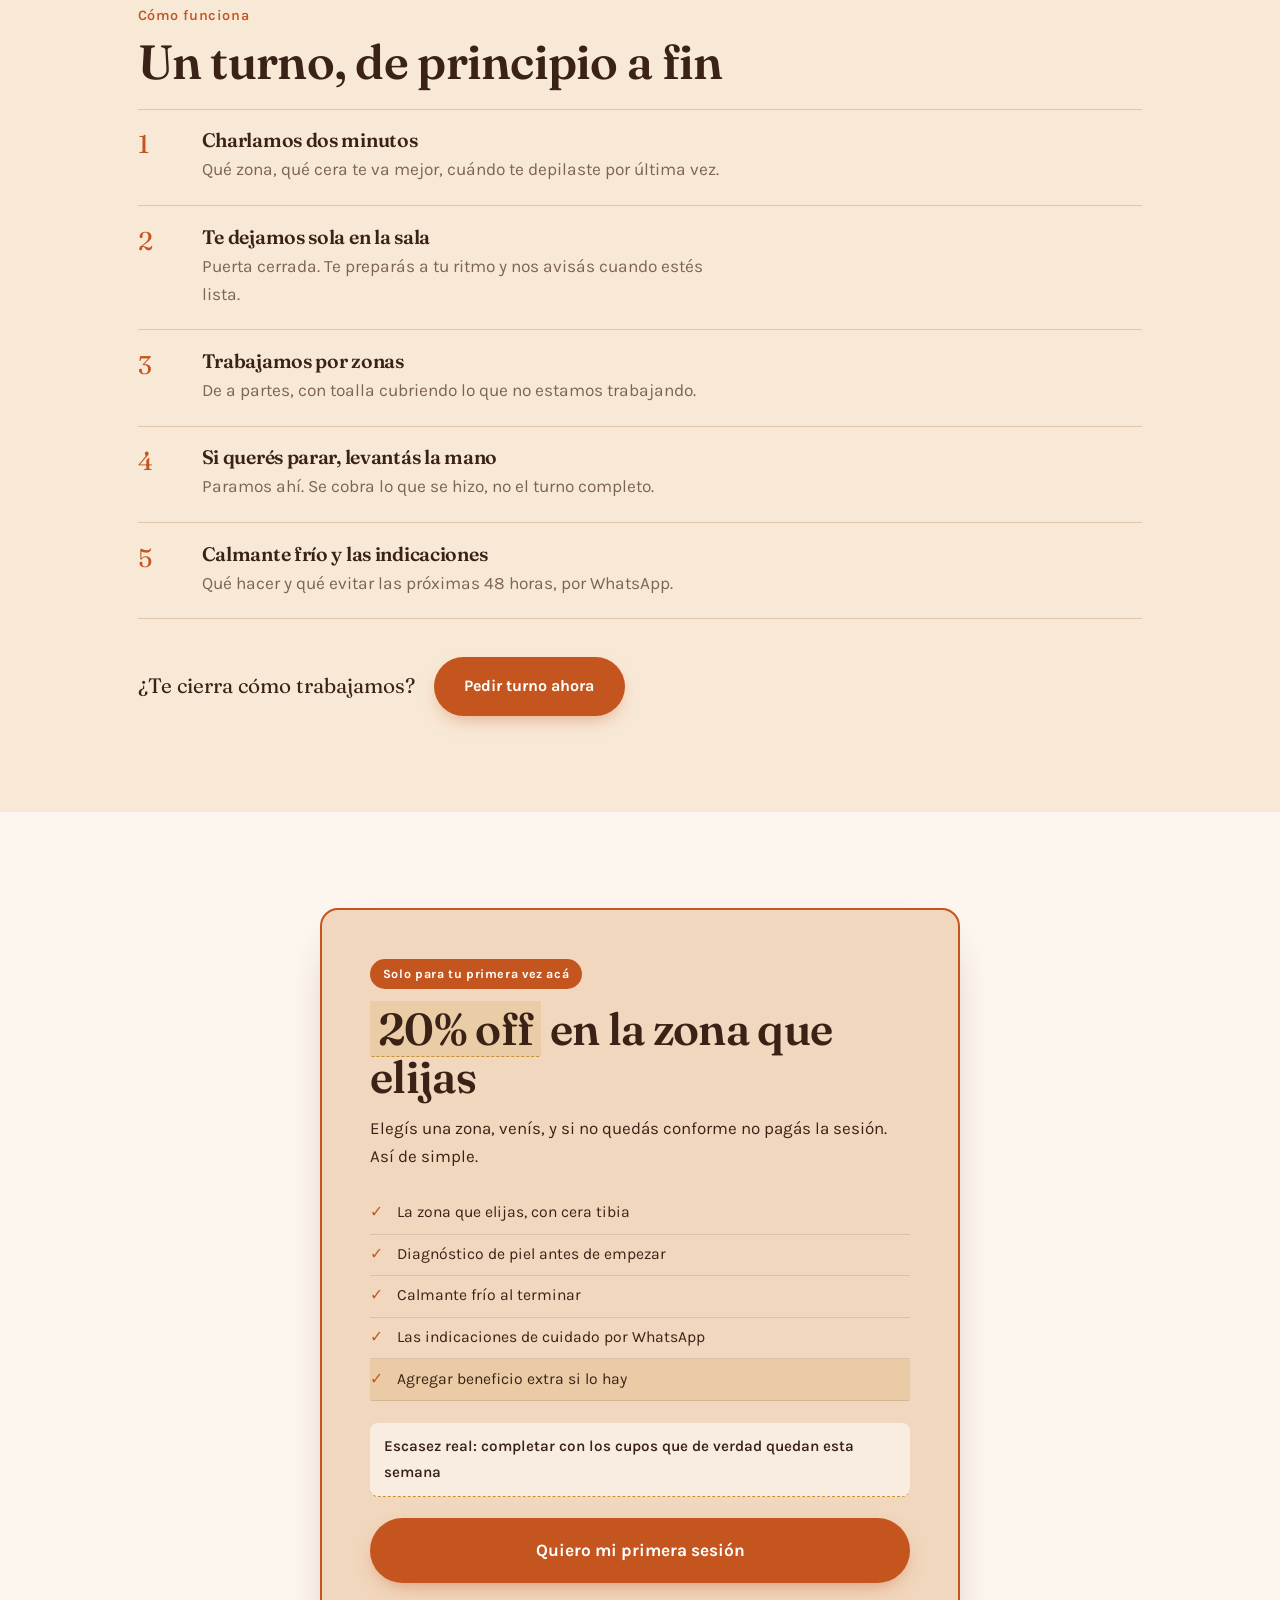
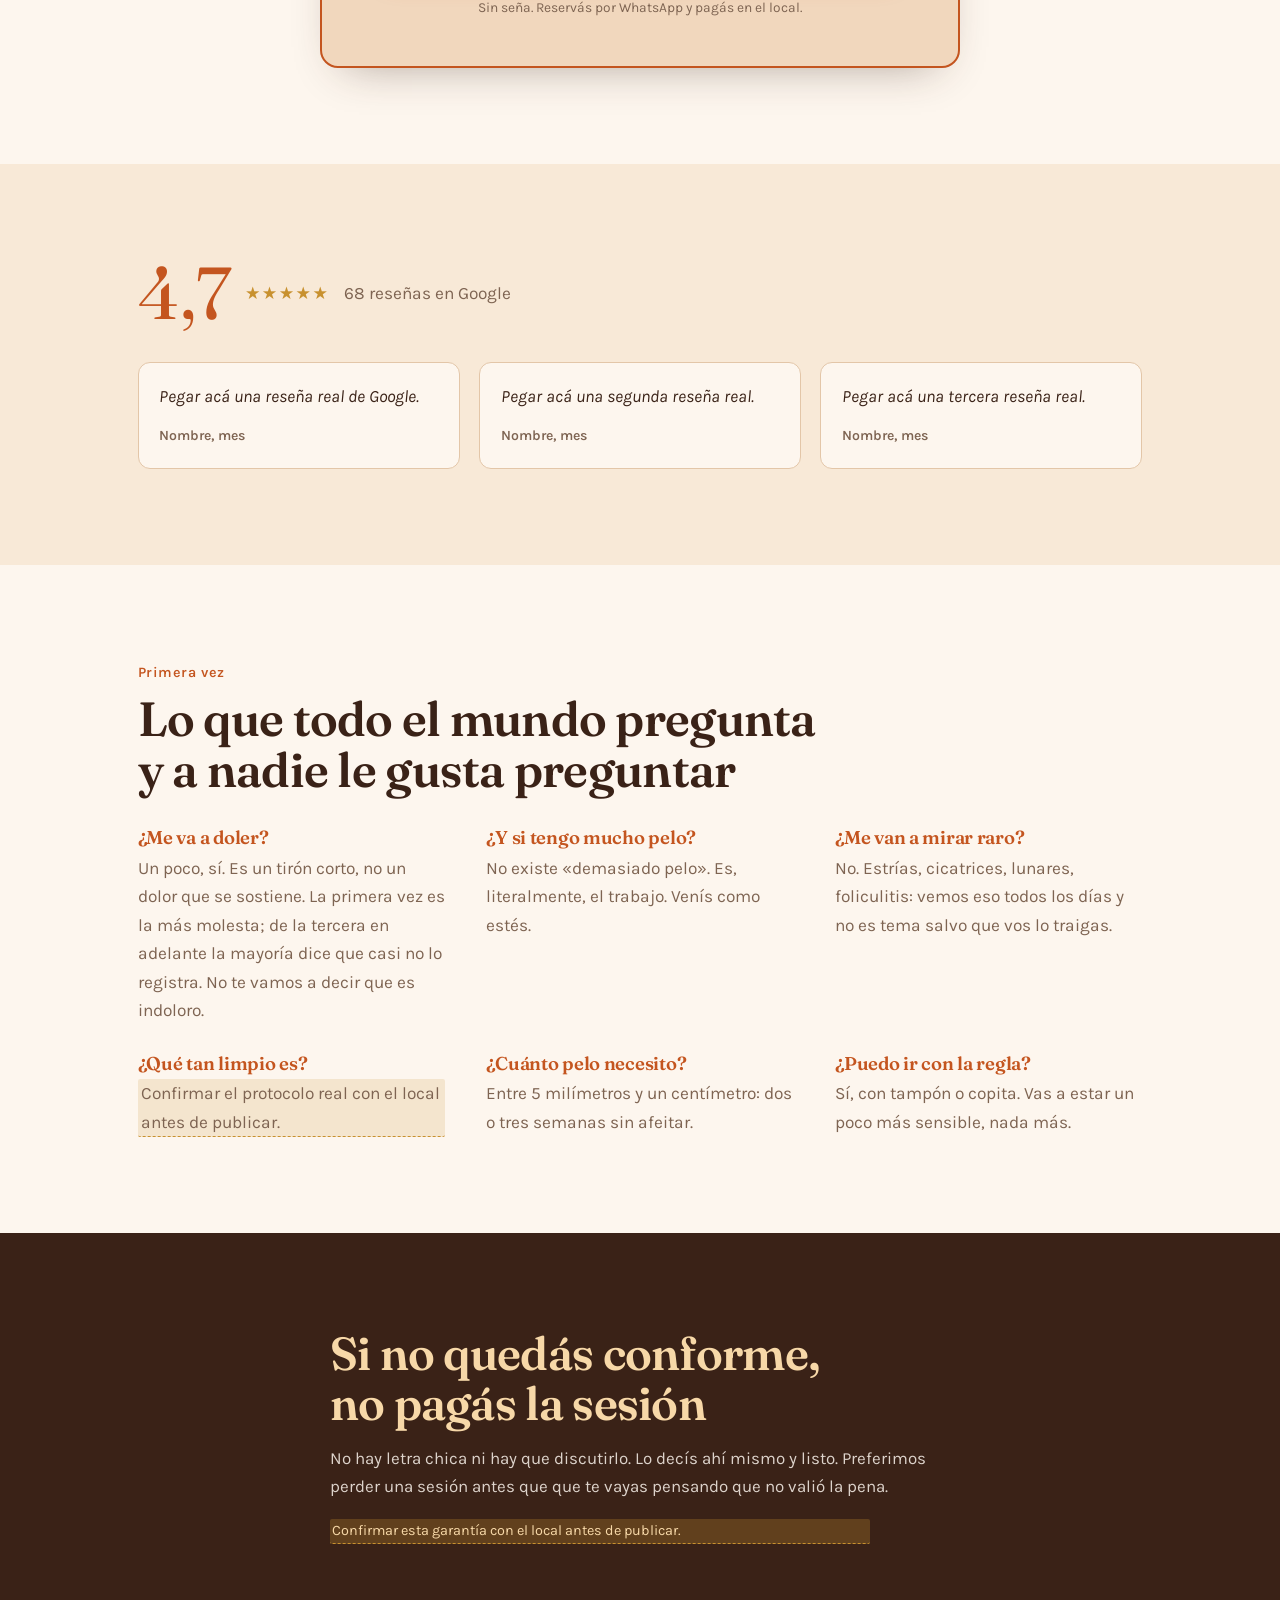
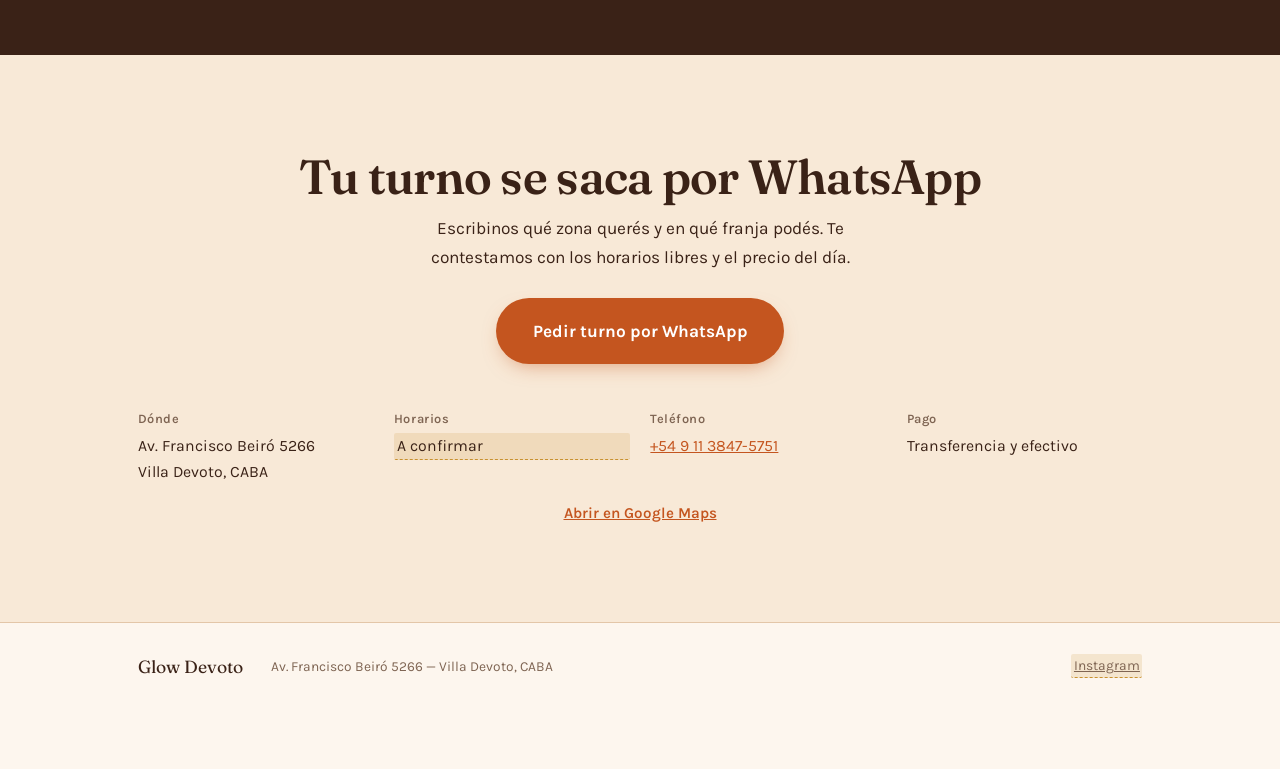
==== commit 9195ca89: "Rebuild Glow Devoto landing as a conversion funnel Replace the dark editorial palette with a warm li" ====
--- a/glow-devoto-movil.html
+++ b/glow-devoto-movil.html
@@ -3,619 +3,507 @@
 <head>
 <meta charset="utf-8">
 <meta name="viewport" content="width=device-width, initial-scale=1">
-<title>Glow Devoto — Depilación con cera en Villa Devoto</title>
-<meta name="description" content="Depilación con cera en Av. Francisco Beiró 5266, Villa Devoto. Sala privada, turnos con hora real. Si querés parar, paramos.">
-<meta name="theme-color" content="#17100d">
+<title>Glow Devoto — Depilación con cera en Villa Devoto | Primera sesión con descuento</title>
+<meta name="description" content="Depilación con cera en Av. Francisco Beiró 5266, Villa Devoto. 4,7 ★ en Google. Sala privada, turnos con hora real. Pedí tu turno por WhatsApp.">
+<meta name="theme-color" content="#fdf6ee">
 
 <meta property="og:type" content="website">
 <meta property="og:title" content="Glow Devoto — Depilación con cera en Villa Devoto">
-<meta property="og:description" content="Sala privada, turnos con hora real, y una regla simple: si querés parar, paramos.">
+<meta property="og:description" content="4,7 ★ en Google. Sala privada y turnos con hora real. Primera sesión con descuento.">
 <meta property="og:locale" content="es_AR">
 
 <link rel="preconnect" href="https://fonts.googleapis.com">
 <link rel="preconnect" href="https://fonts.gstatic.com" crossorigin>
-<link href="https://fonts.googleapis.com/css2?family=Instrument+Serif:ital@0;1&family=Karla:wght@300;400;500;600&display=swap" rel="stylesheet">
+<link href="https://fonts.googleapis.com/css2?family=Fraunces:ital,opsz,wght@0,9..144,400;0,9..144,600;1,9..144,400&family=Karla:wght@300;400;500;600;700&display=swap" rel="stylesheet">
 <style>
-/* ══════════════════════════════════════════════════════════════════
-   Glow Devoto — depilación con cera, Villa Devoto CABA
-   Archetype: Editorial Dark Warm.  Concepto: el brillo necesita fondo.
-   Sin librerías. Sin build. CSS + JS vanilla.
-   ══════════════════════════════════════════════════════════════════ */
+/* ══════════════════════════════════════════════════════════
+   Glow Devoto — landing con embudo de ventas
+   Paleta cálida clara. Fraunces + Karla. Sin librerías.
+   ══════════════════════════════════════════════════════════ */
 
 :root{
-  /* Base: marrón-negro cálido. Nunca negro puro, nunca el #0B0B0B de plantilla. */
-  --ink:      #17100d;
-  --ink-2:    #1f1612;
-  --ink-3:    #2b1f19;
-
-  /* Acento: miel/cera. Deliberadamente NO terracota. */
-  --honey:    #e9a23b;
-  --honey-lo: #f3c57e;
-
-  /* Contrapunto frío, para que el cálido no se vuelva monótono. */
-  --sage:     #7e9689;
-
-  --paper:    #f0e6d9;
-  --muted:    #9c8878;
-  --line:     rgba(233,162,59,.17);
-
-  --serif: "Instrument Serif", Georgia, serif;
-  --sans:  "Karla", system-ui, -apple-system, sans-serif;
-
-  --gut: clamp(1.25rem, 5vw, 5rem);
-  --max: 72rem;
-}
-
-*,*::before,*::after{ box-sizing:border-box; }
-
-html{ scroll-behavior:smooth; -webkit-text-size-adjust:100%; }
+  --cream:#fdf6ee;      /* fondo principal */
+  --sand:#f8e9d7;       /* secciones alternas */
+  --clay:#f1d7bd;       /* cajas */
+  --line:#e3c6a8;
+
+  --ink:#3a2217;        /* texto */
+  --muted:#7e6452;
+  --accent:#c4551f;     /* CTA */
+  --accent-dk:#a34416;
+  --gold:#c8912f;
+  --wa:#1fa855;
+
+  --serif:"Fraunces",Georgia,serif;
+  --sans:"Karla",system-ui,sans-serif;
+  --gut:clamp(1.15rem,4.5vw,4rem);
+  --max:70rem;
+}
+
+*,*::before,*::after{box-sizing:border-box;}
+html{scroll-behavior:smooth;-webkit-text-size-adjust:100%;}
 
 body{
-  margin:0;
-  background:var(--ink);
-  color:var(--paper);
-  font-family:var(--sans);
-  font-weight:300;
-  font-size:clamp(1rem,.95rem + .25vw,1.09rem);
-  line-height:1.65;
-  -webkit-font-smoothing:antialiased;
-  overflow-x:hidden;
-}
-
-.wrap{ width:100%; max-width:var(--max); margin-inline:auto; padding-inline:var(--gut); }
-
-.skip{
-  position:absolute; left:-9999px; top:0; z-index:99;
-  background:var(--honey); color:var(--ink); padding:.7rem 1.2rem; font-weight:600;
-}
-.skip:focus{ left:0; }
-
-:focus-visible{ outline:2px solid var(--honey); outline-offset:3px; }
-
-h1,h2,h3{ font-family:var(--serif); font-weight:400; line-height:1.04; margin:0; letter-spacing:-.012em; }
-p{ margin:0 0 1.1em; max-width:62ch; }
-em{ font-style:italic; }
-strong{ font-weight:600; color:#fff; }
-a{ color:inherit; }
-
-/* Marcador de contenido pendiente de confirmar con el negocio. */
+  margin:0; background:var(--cream); color:var(--ink);
+  font-family:var(--sans); font-weight:400;
+  font-size:clamp(1rem,.96rem + .22vw,1.08rem); line-height:1.65;
+  -webkit-font-smoothing:antialiased; overflow-x:hidden;
+  padding-bottom:env(safe-area-inset-bottom);
+}
+
+.wrap{width:100%;max-width:var(--max);margin-inline:auto;padding-inline:var(--gut);}
+h1,h2,h3{font-family:var(--serif);font-weight:600;line-height:1.08;margin:0;letter-spacing:-.015em;}
+p{margin:0 0 1.05em;max-width:60ch;}
+strong{font-weight:700;}
+a{color:inherit;}
+
+.skip{position:absolute;left:-9999px;background:var(--accent);color:#fff;padding:.7rem 1.1rem;}
+.skip:focus{left:0;top:0;z-index:99;}
+:focus-visible{outline:2px solid var(--accent);outline-offset:3px;}
+
+.h2{font-size:clamp(1.9rem,4.6vw,3rem);margin:0 0 1.3rem;}
+.kick{color:var(--accent);font-weight:600;font-size:.9rem;letter-spacing:.04em;margin:0 0 .5rem;}
+section{padding-block:clamp(3.2rem,8vw,6rem);}
+
+/* Pendiente de confirmar con el negocio */
 [data-editar]{
-  border-bottom:1px dashed rgba(233,162,59,.5);
-  color:var(--honey-lo);
-}
-
-/* ─────────────────────────── HERO ─────────────────────────── */
-
+  background:rgba(200,145,47,.16);
+  border-bottom:1px dashed var(--gold);
+  border-radius:2px; padding:0 .18em;
+}
+
+.reveal{opacity:0;transform:translateY(14px);transition:opacity .6s ease,transform .6s cubic-bezier(.22,.61,.36,1);}
+.reveal.in{opacity:1;transform:none;}
+.reveal[data-split]{opacity:1;transform:none;}
+.no-js .reveal{opacity:1;transform:none;}
+
+.stars{color:var(--gold);letter-spacing:.08em;}
+
+/* ───────── CTA ───────── */
+.cta{
+  display:inline-block;text-decoration:none;text-align:center;
+  background:var(--accent);color:#fff;font-weight:700;font-size:1rem;
+  padding:1rem 1.9rem;border-radius:100px;
+  box-shadow:0 8px 20px -8px rgba(196,85,31,.55);
+  transition:transform .2s,box-shadow .25s,background .25s;
+}
+.cta:hover{background:var(--accent-dk);transform:translateY(-2px);box-shadow:0 14px 28px -10px rgba(196,85,31,.6);}
+.cta--big{font-size:1.08rem;padding:1.15rem 2.3rem;}
+.cta--full{display:block;width:100%;}
+
+/* ───────── Barra superior ───────── */
+.bar{
+  position:sticky;top:0;z-index:40;
+  display:flex;align-items:center;gap:1rem;
+  padding:.85rem var(--gut);
+  background:rgba(253,246,238,.92);backdrop-filter:blur(10px);
+  border-bottom:1px solid var(--line);
+}
+.bar__mark{font-family:var(--serif);font-weight:600;font-size:1.2rem;}
+.bar__cta{
+  margin-left:auto;text-decoration:none;font-weight:600;font-size:.92rem;
+  background:var(--accent);color:#fff;padding:.55rem 1.15rem;border-radius:100px;
+}
+
+/* ───────── 1. HERO ───────── */
 .hero{
-  position:relative;
-  min-height:100svh;
-  display:flex; flex-direction:column;
-  overflow:hidden;
-  isolation:isolate;
-}
-
-/* El resplandor. Sigue el cursor; en reposo respira solo. */
-.hero__glow{
-  position:absolute; inset:-30%;
-  z-index:-2;
   background:
-    radial-gradient(38rem 38rem at
-      calc(46% + var(--mx,0px)) calc(46% + var(--my,0px)),
-      rgba(255,190,105,.34) 0%,
-      rgba(233,162,59,.16) 26%,
-      rgba(126,150,137,.07) 46%,
-      transparent 66%);
-  animation:breathe 11s ease-in-out infinite;
-  transition:background .45s cubic-bezier(.22,.61,.36,1);
-  will-change:background;
-}
-@keyframes breathe{
-  0%,100%{ opacity:.82; transform:scale(1); }
-  50%    { opacity:1;   transform:scale(1.06); }
-}
-
-/* Grano: evita que el degradado se vea «digital». */
-.hero__grain{
-  position:absolute; inset:0; z-index:-1; pointer-events:none;
-  opacity:.5; mix-blend-mode:overlay;
-  background-image:url("data:image/svg+xml,%3Csvg xmlns='http://www.w3.org/2000/svg' width='160' height='160'%3E%3Cfilter id='n'%3E%3CfeTurbulence type='fractalNoise' baseFrequency='.85' numOctaves='3'/%3E%3C/filter%3E%3Crect width='160' height='160' filter='url(%23n)' opacity='.42'/%3E%3C/svg%3E");
-}
-
-.nav{
-  position:relative; z-index:3;
-  display:flex; align-items:center; gap:2rem;
-  padding:1.6rem var(--gut);
-}
-.nav__mark{ font-family:var(--serif); font-size:1.3rem; }
-.nav__links{ display:flex; gap:1.8rem; margin-left:auto; font-size:.93rem; }
-.nav__links a{ text-decoration:none; color:var(--muted); transition:color .25s; }
-.nav__links a:hover{ color:var(--paper); }
-.nav__cta{
-  text-decoration:none; font-size:.9rem; font-weight:500;
-  border:1px solid var(--line); padding:.55rem 1.15rem; border-radius:2px;
-  transition:border-color .3s, background .3s;
-}
-.nav__cta:hover{ border-color:var(--honey); background:rgba(233,162,59,.09); }
-
-.hero__inner{
-  position:relative; z-index:2;
-  margin:auto 0; padding:2rem var(--gut) 1rem;
-  width:100%; max-width:var(--max); margin-inline:auto;
-}
-
-.hero__eyebrow{
-  font-size:.86rem; letter-spacing:.07em; color:var(--muted);
-  margin:0 0 1.6rem;
-}
-
-.hero__title{
-  font-size:clamp(3.6rem,14vw,11rem);
-  line-height:.86;
-  margin:0 0 1.4rem;
-  text-shadow:0 0 70px rgba(233,162,59,.22);
-}
-.hero__title .ltr{
-  display:inline-block;
-  opacity:0; transform:translateY(.4em);
-  animation:rise .85s cubic-bezier(.19,1,.22,1) forwards;
-  animation-delay:var(--d,0s);
-}
-@keyframes rise{ to{ opacity:1; transform:none; } }
-/* Red de seguridad: si el JS no corre, el título igual se ve. */
-.no-js .hero__title .ltr{ opacity:1; transform:none; animation:none; }
-
-.hero__lede{
-  font-family:var(--serif); font-style:italic;
-  font-size:clamp(1.4rem,3.2vw,2.1rem);
-  color:var(--honey-lo); margin:0 0 1.5rem;
-}
-.hero__claim{ font-size:1.06rem; color:var(--paper); max-width:46ch; margin:0 0 2.4rem; }
-.hero__claim em{ color:var(--honey); font-family:var(--serif); font-size:1.18em; }
-
-.hero__actions{ display:flex; flex-wrap:wrap; gap:.85rem; }
-
-.hero__foot{
-  position:relative; z-index:2;
-  display:flex; align-items:center; gap:1rem; flex-wrap:wrap;
-  padding:1.4rem var(--gut) 2rem;
-  font-size:.85rem; color:var(--muted);
-  width:100%; max-width:var(--max); margin-inline:auto;
-}
-.hero__foot-rule{ flex:1; height:1px; background:var(--line); min-width:2rem; }
-
-/* ─────────────────────────── BOTONES ─────────────────────────── */
-
-.btn{
-  display:inline-block; text-decoration:none;
-  font-family:var(--sans); font-size:.96rem; font-weight:500;
-  padding:.92rem 1.7rem;
-  transition:transform .25s cubic-bezier(.22,.61,.36,1), box-shadow .3s, background .3s, border-color .3s;
-}
-/* El pill es la única curva de la página: por eso se lee como botón. */
-.btn--solid{
-  background:var(--honey); color:#1a120c; border:1px solid var(--honey);
-  border-radius:100px; font-weight:600;
-  box-shadow:0 0 0 rgba(233,162,59,0);
-}
-.btn--solid:hover{ transform:translateY(-2px); box-shadow:0 10px 34px -10px rgba(233,162,59,.6); }
-.btn--ghost{
-  border:1px solid var(--line); border-radius:100px; color:var(--paper);
-}
-.btn--ghost:hover{ border-color:var(--honey); background:rgba(233,162,59,.07); }
-.btn--wide{ display:block; text-align:center; }
-
-/* ─────────────────────────── SECCIONES ─────────────────────────── */
-
-section{ padding-block:clamp(4.5rem,11vw,9rem); }
-
-.sec-title{ font-size:clamp(2.1rem,5.2vw,3.7rem); margin:0 0 1.1rem; }
-.sec-lede{ color:var(--muted); font-size:1.05rem; max-width:52ch; margin-bottom:3.2rem; }
-
-/* Reveal al hacer scroll */
-.reveal{ opacity:0; transform:translateY(16px); transition:opacity .7s ease, transform .7s cubic-bezier(.22,.61,.36,1); }
-.reveal.in{ opacity:1; transform:none; }
-/* Defensivo (regla dura de la skill): nunca dejar texto invisible. */
-.reveal[data-split]{ opacity:1; transform:none; }
-.no-js .reveal{ opacity:1; transform:none; }
-
-/* ── Pasos ── */
-.steps{ background:var(--ink-2); border-top:1px solid var(--line); }
-.steps__list{ list-style:none; margin:0; padding:0; counter-reset:s; }
-
+    radial-gradient(28rem 20rem at 78% 8%, rgba(200,145,47,.20), transparent 62%),
+    radial-gradient(24rem 20rem at 8% 92%, rgba(196,85,31,.13), transparent 62%),
+    linear-gradient(170deg,var(--sand),var(--cream) 62%);
+  padding-block:clamp(2.4rem,7vw,4.6rem);
+}
+.hero__wrap{width:100%;max-width:var(--max);margin-inline:auto;padding-inline:var(--gut);}
+.hero__loc{color:var(--muted);font-size:.92rem;font-weight:500;margin:0 0 1rem;}
+.hero__h1{font-size:clamp(2.35rem,7.4vw,4.5rem);margin:0 0 1.1rem;}
+.hero__hl{
+  color:var(--accent);
+  background:rgba(200,145,47,.2);border-bottom:2px dashed var(--gold);
+  padding:0 .12em;border-radius:3px;
+}
+.hero__sub{font-size:clamp(1.02rem,2.2vw,1.2rem);max-width:34ch;margin:0 0 1.4rem;}
+.hero__proof{
+  display:flex;align-items:center;gap:.6rem;flex-wrap:wrap;
+  font-size:.96rem;margin-bottom:1.6rem;
+}
+.hero__micro{color:var(--muted);font-size:.88rem;margin:.9rem 0 0;}
+
+/* ───────── 2. Confianza ───────── */
+.trust{background:var(--ink);color:var(--cream);padding-block:1.5rem;}
+.trust__list{
+  list-style:none;margin:0 auto;padding-inline:var(--gut);max-width:var(--max);
+  display:grid;grid-template-columns:repeat(auto-fit,minmax(10rem,1fr));gap:1rem 1.5rem;
+}
+.trust__list li{display:flex;flex-direction:column;gap:.1rem;font-size:.86rem;}
+.trust__list strong{font-family:var(--serif);font-size:1.06rem;color:#f7d8a8;}
+.trust__list span{color:rgba(253,246,238,.72);}
+.trust [data-editar]{background:rgba(200,145,47,.3);color:#f7d8a8;}
+
+/* ───────── 3. Problema ───────── */
+.prob__list{list-style:none;margin:0 0 1.8rem;padding:0;}
+.prob__list li{
+  padding:.85rem 0 .85rem 2rem;position:relative;
+  border-bottom:1px solid var(--line);max-width:58ch;
+}
+.prob__list li::before{
+  content:"✕";position:absolute;left:0;top:.85rem;
+  color:var(--accent);font-weight:700;
+}
+.prob__turn{font-family:var(--serif);font-size:1.25rem;max-width:46ch;}
+
+/* ───────── 4. Pasos ───────── */
+.steps{background:var(--sand);}
+.steps__list{list-style:none;margin:0;padding:0;}
 .step{
-  display:grid; grid-template-columns:3.6rem 1fr; gap:0 1.6rem;
-  padding:1.9rem 0; border-top:1px solid rgba(240,230,217,.08);
-}
-.step:last-child{ border-bottom:1px solid rgba(240,230,217,.08); }
+  display:grid;grid-template-columns:2.8rem 1fr;gap:0 1.2rem;
+  padding:1.3rem 0;border-top:1px solid var(--line);
+}
+.step:last-child{border-bottom:1px solid var(--line);}
 .step__n{
-  grid-column:1; grid-row:1 / span 2;
-  font-family:var(--serif); font-size:1.9rem; color:var(--honey);
-  line-height:1; padding-top:.15rem;
-}
-.step h3{ grid-column:2; font-size:1.45rem; margin:0 0 .45rem; }
-.step p{ grid-column:2; color:var(--muted); margin:0; max-width:56ch; }
-
-/* ── Servicios ── */
-.svc{
-  display:grid; grid-template-columns:repeat(auto-fit,minmax(16rem,1fr));
-  gap:2.6rem 3rem;
-}
-.svc__cat{
-  font-size:1.25rem; color:var(--sage);
-  padding-bottom:.6rem; margin-bottom:.3rem;
-  border-bottom:1px solid var(--line);
-}
-.svc__list{ list-style:none; margin:0; padding:0; }
-.svc__list li{
-  display:flex; justify-content:space-between; align-items:baseline; gap:1rem;
-  padding:.62rem 0;
-  border-bottom:1px solid rgba(240,230,217,.06);
-}
-.svc__name{ font-size:1rem; }
-.svc__dur{ font-size:.86rem; color:var(--muted); font-variant-numeric:tabular-nums; white-space:nowrap; }
-.svc__note{
-  margin-top:3rem; padding-left:1.1rem;
-  border-left:2px solid var(--honey);
-  color:var(--muted); max-width:54ch;
-}
-
-/* ── Primera vez ── */
-.faq{ background:var(--ink-2); border-top:1px solid var(--line); }
-.faq__kicker{ color:var(--honey); font-size:.9rem; letter-spacing:.06em; margin:0 0 .7rem; }
-.faq__grid{
-  display:grid; grid-template-columns:repeat(auto-fit,minmax(19rem,1fr));
-  gap:2.4rem 3.2rem; margin-top:3.2rem;
-}
-.qa h3{
-  font-size:1.35rem; color:var(--honey-lo); margin:0 0 .55rem;
-  font-style:italic;
-}
-.qa p{ color:var(--muted); margin:0; }
-
-/* ── Reseñas ── */
-.rating__inner{
-  display:flex; flex-wrap:wrap; align-items:center; gap:clamp(1.5rem,5vw,4.5rem);
-}
-.rating__num{ display:flex; align-items:baseline; gap:.6rem; }
-.rating__big{
-  font-family:var(--serif);
-  font-size:clamp(5rem,15vw,10rem); line-height:.8; color:var(--honey);
-  text-shadow:0 0 60px rgba(233,162,59,.3);
-}
-.rating__scale{ color:var(--muted); font-size:1rem; }
-.rating__txt{ flex:1; min-width:17rem; }
-.rating__txt p{ font-size:1.14rem; margin:0 0 .5rem; }
-.rating__sub{ color:var(--muted); font-size:.95rem !important; }
-
-/* ── Dónde ── */
-.where{ background:var(--ink-2); border-top:1px solid var(--line); }
-.where__grid{
-  display:grid; grid-template-columns:repeat(auto-fit,minmax(19rem,1fr));
-  gap:3.5rem 4rem; align-items:start;
-}
-.where__dl{ margin:2rem 0 0; }
-.where__dl dt{
-  color:var(--muted); font-size:.82rem; letter-spacing:.05em;
-  padding-top:1rem; border-top:1px solid rgba(240,230,217,.08);
-}
-.where__dl dd{ margin:.3rem 0 1rem; font-size:1.05rem; }
-.where__dl dd a{ color:var(--honey-lo); text-decoration:none; border-bottom:1px solid var(--line); }
-.where__map{
-  display:inline-block; margin-top:.8rem; font-size:.95rem;
-  color:var(--sage); text-decoration:none; border-bottom:1px solid currentColor;
-}
-
-.where__cta{
-  background:var(--ink-3); padding:clamp(1.6rem,4vw,2.6rem);
-  border:1px solid var(--line);
-}
-.where__cta h3{ font-size:1.7rem; margin:0 0 .7rem; }
-.where__cta p{ color:var(--muted); }
-.where__cta .btn{ margin-top:.6rem; }
-.where__micro{ font-size:.86rem; margin:1.1rem 0 0; }
-
-/* ── Footer ── */
-.foot{ border-top:1px solid var(--line); padding-block:2.4rem; }
-.foot__inner{ display:flex; flex-wrap:wrap; gap:1rem 2rem; align-items:center; font-size:.88rem; color:var(--muted); }
-.foot__mark{ font-family:var(--serif); font-size:1.15rem; color:var(--paper); }
-.foot__ig{ margin-left:auto; text-decoration:none; }
-
-/* ─────────────────────────── MOBILE ─────────────────────────── */
-/* No es el desktop apretado: es otra composición. */
-
-@media (max-width:780px){
-  .nav__links{ display:none; }
-  .nav__cta{ margin-left:auto; }
-
-  .hero{ min-height:92svh; }
-  .hero__title{ font-size:clamp(3.2rem,19vw,6rem); line-height:.9; }
-  .hero__glow{
-    /* En touch no hay cursor: el resplandor se ancla arriba y respira. */
-    background:radial-gradient(28rem 28rem at 50% 30%,
-      rgba(233,162,59,.32) 0%, rgba(233,162,59,.12) 34%, transparent 66%);
-  }
-  .hero__actions{ flex-direction:column; align-items:stretch; }
-  .hero__actions .btn{ text-align:center; }
-  .hero__foot-rule{ display:none; }
-
-  .step{ grid-template-columns:2.4rem 1fr; gap:0 1rem; }
-  .step__n{ font-size:1.4rem; }
-  .step h3{ font-size:1.25rem; }
-
-  .rating__inner{ flex-direction:column; align-items:flex-start; }
-  .foot__ig{ margin-left:0; }
-}
-
-@media (prefers-reduced-motion:reduce){
-  /* Solo se desactiva lo intrusivo. Las microinteracciones quedan:
-     Windows trae reduce activado de fábrica y la página se vería muerta. */
-  .hero__glow{ animation:none; }
-  html{ scroll-behavior:auto; }
-}
+  grid-column:1;grid-row:1 / span 2;
+  font-family:var(--serif);font-size:1.6rem;color:var(--accent);line-height:1.1;
+}
+.step h3{grid-column:2;font-size:1.22rem;margin:0 0 .25rem;}
+.step p{grid-column:2;color:var(--muted);margin:0;max-width:54ch;}
+
+.mid-cta{
+  margin-top:2.4rem;display:flex;align-items:center;gap:1.2rem;flex-wrap:wrap;
+}
+.mid-cta p{font-family:var(--serif);font-size:1.3rem;margin:0;}
+
+/* ───────── 5. OFERTA ───────── */
+.offer{background:var(--cream);}
+.offer__box{
+  background:var(--clay);
+  border:2px solid var(--accent);
+  border-radius:18px;
+  padding:clamp(1.5rem,4.5vw,3rem);
+  max-width:40rem;margin-inline:auto;
+  box-shadow:0 18px 44px -24px rgba(58,34,23,.45);
+}
+.offer__flag{
+  display:inline-block;background:var(--accent);color:#fff;
+  font-size:.78rem;font-weight:700;letter-spacing:.05em;
+  padding:.3rem .8rem;border-radius:100px;margin:0 0 1rem;
+}
+.offer__h{font-size:clamp(1.8rem,5vw,2.8rem);margin:0 0 .8rem;}
+.offer__lede{font-size:1.06rem;margin-bottom:1.4rem;}
+.offer__inc{list-style:none;margin:0 0 1.4rem;padding:0;}
+.offer__inc li{
+  padding:.46rem 0 .46rem 1.7rem;position:relative;
+  border-bottom:1px solid rgba(58,34,23,.12);font-size:.98rem;
+}
+.offer__inc li::before{content:"✓";position:absolute;left:0;color:var(--accent);font-weight:700;}
+.offer__scarce{
+  font-weight:600;font-size:.95rem;margin:0 0 1.3rem;
+  padding:.7rem .9rem;background:rgba(255,255,255,.55);border-radius:8px;
+}
+.offer__fine{text-align:center;color:var(--muted);font-size:.86rem;margin:.8rem auto 0;}
+
+/* ───────── 6. Prueba social ───────── */
+.proof{background:var(--sand);}
+.proof__score{display:flex;align-items:center;gap:.9rem;flex-wrap:wrap;margin-bottom:2.2rem;}
+.proof__big{font-family:var(--serif);font-size:clamp(3rem,8vw,4.6rem);line-height:.9;color:var(--accent);}
+.proof__count{color:var(--muted);}
+.proof__grid{display:grid;grid-template-columns:repeat(auto-fit,minmax(15rem,1fr));gap:1.2rem;}
+.quote{
+  margin:0;background:var(--cream);border-radius:12px;
+  padding:1.2rem 1.3rem;border:1px solid var(--line);
+}
+.quote p{font-style:italic;margin:0 0 .6rem;}
+.quote cite{font-style:normal;font-weight:600;font-size:.88rem;color:var(--muted);}
+
+/* ───────── 7. FAQ ───────── */
+.faq__grid{display:grid;grid-template-columns:repeat(auto-fit,minmax(17rem,1fr));gap:1.8rem 2.6rem;margin-top:2rem;}
+.qa h3{font-size:1.16rem;color:var(--accent);margin:0 0 .35rem;}
+.qa p{color:var(--muted);margin:0;}
+
+/* ───────── 8. Garantía ───────── */
+.guar{background:var(--ink);color:var(--cream);}
+.guar__inner{max-width:46rem;}
+.guar__h{font-size:clamp(1.8rem,5vw,2.9rem);color:#f7d8a8;margin:0 0 1rem;}
+.guar p{color:rgba(253,246,238,.84);font-size:1.06rem;}
+.guar__note{font-size:.9rem !important;}
+.guar [data-editar]{background:rgba(200,145,47,.28);color:#f7d8a8;}
+
+/* ───────── 9. Cierre ───────── */
+.close{background:var(--sand);text-align:center;}
+.close__inner{display:flex;flex-direction:column;align-items:center;}
+.close__h{font-size:clamp(1.9rem,5vw,3rem);margin:0 0 .7rem;}
+.close__p{max-width:44ch;margin:0 auto 1.7rem;}
+.close__dl{
+  display:grid;grid-template-columns:repeat(auto-fit,minmax(11rem,1fr));
+  gap:1.3rem;margin:2.8rem 0 1rem;text-align:left;width:100%;
+}
+.close__dl dt{font-size:.8rem;color:var(--muted);font-weight:600;letter-spacing:.04em;margin-bottom:.2rem;}
+.close__dl dd{margin:0;font-size:.99rem;}
+.close__dl a{color:var(--accent);}
+.close__map{color:var(--accent);font-weight:600;font-size:.95rem;}
+
+/* ───────── Footer ───────── */
+.foot{border-top:1px solid var(--line);padding-block:1.8rem 5.5rem;}
+.foot__in{display:flex;flex-wrap:wrap;gap:.6rem 1.8rem;align-items:center;font-size:.86rem;color:var(--muted);}
+.foot__mark{font-family:var(--serif);font-size:1.1rem;color:var(--ink);}
+.foot__in a{margin-left:auto;}
+
+/* ───────── Dock móvil ───────── */
+.dock{
+  position:fixed;left:0;right:0;bottom:0;z-index:50;
+  display:none;gap:.5rem;
+  padding:.6rem .7rem calc(.6rem + env(safe-area-inset-bottom));
+  background:rgba(253,246,238,.96);backdrop-filter:blur(12px);
+  border-top:1px solid var(--line);
+}
+.dock__a{
+  flex:1;text-align:center;text-decoration:none;font-weight:600;font-size:.86rem;
+  padding:.78rem .4rem;border-radius:100px;
+  border:1px solid var(--line);color:var(--ink);background:#fff;
+}
+.dock__a--main{flex:1.7;background:var(--accent);color:#fff;border-color:var(--accent);}
+
+@media (max-width:820px){
+  .dock{display:flex;}
+  .bar__mark{font-size:1.1rem;}
+  .hero__h1{font-size:clamp(2.2rem,9vw,3.2rem);}
+  .cta--big{display:block;width:100%;}
+  .mid-cta{flex-direction:column;align-items:stretch;text-align:center;}
+  .mid-cta .cta{width:100%;}
+  .close__dl{text-align:center;}
+  .foot__in a{margin-left:0;}
+}
+
+@media (prefers-reduced-motion:reduce){ html{scroll-behavior:auto;} }
 
 </style>
 
 <script type="application/ld+json">
 {
-  "@context": "https://schema.org",
-  "@type": "HealthAndBeautyBusiness",
-  "name": "Glow Devoto",
-  "description": "Depilación con cera en Villa Devoto, CABA.",
-  "address": {
-    "@type": "PostalAddress",
-    "streetAddress": "Av. Francisco Beiró 5266",
-    "addressLocality": "Villa Devoto",
-    "addressRegion": "CABA",
-    "postalCode": "C1419",
-    "addressCountry": "AR"
-  },
-  "telephone": "+5491138475751",
-  "aggregateRating": {
-    "@type": "AggregateRating",
-    "ratingValue": "4.7",
-    "reviewCount": "68"
-  }
+  "@context":"https://schema.org","@type":"HealthAndBeautyBusiness",
+  "name":"Glow Devoto","description":"Depilación con cera en Villa Devoto, CABA.",
+  "address":{"@type":"PostalAddress","streetAddress":"Av. Francisco Beiró 5266",
+    "addressLocality":"Villa Devoto","addressRegion":"CABA","postalCode":"C1419","addressCountry":"AR"},
+  "telephone":"+5491138475751",
+  "aggregateRating":{"@type":"AggregateRating","ratingValue":"4.7","reviewCount":"68"}
 }
 </script>
 </head>
 <body>
 
-<a class="skip" href="#contenido">Saltar al contenido</a>
-
-<!-- ───────────────────────── HERO ───────────────────────── -->
-<header class="hero" id="hero">
-  <div class="hero__glow" aria-hidden="true"></div>
-  <div class="hero__grain" aria-hidden="true"></div>
-
-  <nav class="nav" aria-label="Principal">
-    <span class="nav__mark">Glow&nbsp;Devoto</span>
-    <div class="nav__links">
-      <a href="#servicios">Servicios</a>
-      <a href="#primera-vez">Primera vez</a>
-      <a href="#donde">Dónde</a>
+<a class="skip" href="#oferta">Saltar a la oferta</a>
+
+<!-- Nav mínima: sin menú que compita con el CTA -->
+<header class="bar">
+  <span class="bar__mark">Glow Devoto</span>
+  <a class="bar__cta" href="https://wa.me/5491138475751?text=Hola%20Glow%20Devoto%2C%20quiero%20mi%20turno." target="_blank" rel="noopener">Pedir turno</a>
+</header>
+
+<!-- ═══════════ 1. HERO — oferta + prueba + botón en una pantalla ═══════════ -->
+<section class="hero">
+  <div class="hero__wrap">
+    <p class="hero__loc">Depilación con cera · Villa Devoto</p>
+
+    <h1 class="hero__h1">
+      Tu primera sesión,<br>
+      <span class="hero__hl" data-editar>20% off</span><br>
+      en la zona que elijas
+    </h1>
+
+    <p class="hero__sub">Sala privada, turnos con hora real y una regla simple:
+      <strong>si querés parar, paramos.</strong></p>
+
+    <div class="hero__proof">
+      <span class="stars" aria-hidden="true">★★★★★</span>
+      <span><strong>4,7</strong> en Google · 68 reseñas</span>
     </div>
-    <a class="nav__cta" href="https://wa.me/5491138475751?text=Hola%20Glow%20Devoto%2C%20quer%C3%ADa%20consultar%20por%20un%20turno." target="_blank" rel="noopener">Pedir turno</a>
-  </nav>
-
-  <div class="hero__inner">
-    <p class="hero__eyebrow">Villa Devoto, Buenos Aires</p>
-    <h1 class="hero__title" data-letters>Glow Devoto</h1>
-    <p class="hero__lede">Depilación con cera.</p>
-    <p class="hero__claim">Sala privada, turnos con hora real, y una regla simple:<br>
-      <em>si querés parar, paramos.</em></p>
-
-    <div class="hero__actions">
-      <a class="btn btn--solid" href="https://wa.me/5491138475751?text=Hola%20Glow%20Devoto%2C%20quer%C3%ADa%20consultar%20por%20un%20turno." target="_blank" rel="noopener">Pedir turno por WhatsApp</a>
-      <a class="btn btn--ghost" href="#primera-vez">Es mi primera vez</a>
-    </div>
-  </div>
-
-  <div class="hero__foot">
-    <span>Av. Francisco Beiró 5266</span>
-    <span class="hero__foot-rule" aria-hidden="true"></span>
-    <span>+54 9 11 3847-5751</span>
-  </div>
-</header>
-
-<main id="contenido">
-
-<!-- ───────────────────────── CÓMO ES ───────────────────────── -->
+
+    <a class="cta cta--big" href="https://wa.me/5491138475751?text=Hola%20Glow%20Devoto%2C%20quiero%20mi%20primera%20sesi%C3%B3n%20con%20descuento." target="_blank" rel="noopener">
+      Pedir mi turno por WhatsApp
+    </a>
+    <p class="hero__micro">Te respondemos el mismo día · Av. Francisco Beiró 5266</p>
+  </div>
+</section>
+
+<!-- ═══════════ 2. BARRA DE CONFIANZA ═══════════ -->
+<section class="trust">
+  <ul class="trust__list">
+    <li><strong>4,7 ★</strong><span>68 reseñas en Google</span></li>
+    <li><strong>Sala privada</strong><span>Puerta cerrada, siempre</span></li>
+    <li><strong>Material descartable</strong><span data-editar>Confirmar con el local</span></li>
+    <li><strong>Villa Devoto</strong><span>Av. F. Beiró 5266</span></li>
+  </ul>
+</section>
+
+<!-- ═══════════ 3. PROBLEMA ═══════════ -->
+<section class="prob">
+  <div class="wrap">
+    <h2 class="h2 reveal">Si estás postergando el turno,<br>probablemente sea por esto</h2>
+    <ul class="prob__list">
+      <li class="reveal">Te depilaste una vez, te dolió de más y no volviste.</li>
+      <li class="reveal">Te da vergüenza la cantidad de pelo que tenés ahora.</li>
+      <li class="reveal">La última vez te dejaron la mitad mal y pagaste igual.</li>
+      <li class="reveal">Pediste turno a las 4 y te atendieron a las 5 y media.</li>
+    </ul>
+    <p class="prob__turn reveal">Ninguna de esas cuatro cosas pasa acá. Abajo está, en orden,
+      exactamente qué va a pasar.</p>
+  </div>
+</section>
+
+<!-- ═══════════ 4. SOLUCIÓN ═══════════ -->
 <section class="steps" id="como-es">
   <div class="wrap">
-    <h2 class="sec-title reveal">Cómo es un turno acá</h2>
-    <p class="sec-lede reveal">Nadie debería entrar a un lugar sin saber qué va a pasar. Esto es,
-      literalmente, el orden de las cosas.</p>
+    <p class="kick reveal">Cómo funciona</p>
+    <h2 class="h2 reveal">Un turno, de principio a fin</h2>
 
     <ol class="steps__list">
-      <li class="step reveal">
-        <span class="step__n">1</span>
+      <li class="step reveal"><span class="step__n">1</span>
         <h3>Charlamos dos minutos</h3>
-        <p>Qué zona, qué cera te va mejor, cuándo te depilaste por última vez. Si tomás algún
-          medicamento que afecte la piel, acá es donde lo decís.</p>
-      </li>
-      <li class="step reveal">
-        <span class="step__n">2</span>
+        <p>Qué zona, qué cera te va mejor, cuándo te depilaste por última vez.</p></li>
+      <li class="step reveal"><span class="step__n">2</span>
         <h3>Te dejamos sola en la sala</h3>
-        <p>Puerta cerrada. Te preparás a tu ritmo y nos avisás cuando estés lista.</p>
-      </li>
-      <li class="step reveal">
-        <span class="step__n">3</span>
+        <p>Puerta cerrada. Te preparás a tu ritmo y nos avisás cuando estés lista.</p></li>
+      <li class="step reveal"><span class="step__n">3</span>
         <h3>Trabajamos por zonas</h3>
-        <p>De a partes, con toalla cubriendo lo que no estamos trabajando. Vas viendo cómo avanza
-          y cuánto falta.</p>
-      </li>
-      <li class="step reveal">
-        <span class="step__n">4</span>
+        <p>De a partes, con toalla cubriendo lo que no estamos trabajando.</p></li>
+      <li class="step reveal"><span class="step__n">4</span>
         <h3>Si querés parar, levantás la mano</h3>
-        <p>Paramos ahí. Se cobra lo que se hizo, no el turno completo. No hay que explicar nada.</p>
-      </li>
-      <li class="step reveal">
-        <span class="step__n">5</span>
+        <p>Paramos ahí. Se cobra lo que se hizo, no el turno completo.</p></li>
+      <li class="step reveal"><span class="step__n">5</span>
         <h3>Calmante frío y las indicaciones</h3>
-        <p>Qué hacer y qué evitar las próximas 48 horas. Te lo mandamos por WhatsApp para que no
-          dependa de tu memoria.</p>
-      </li>
+        <p>Qué hacer y qué evitar las próximas 48 horas, por WhatsApp.</p></li>
     </ol>
-  </div>
-</section>
-
-<!-- ───────────────────────── SERVICIOS ───────────────────────── -->
-<section class="services" id="servicios">
+
+    <div class="mid-cta reveal">
+      <p>¿Te cierra cómo trabajamos?</p>
+      <a class="cta" href="https://wa.me/5491138475751?text=Hola%20Glow%20Devoto%2C%20quiero%20mi%20turno." target="_blank" rel="noopener">Pedir turno ahora</a>
+    </div>
+  </div>
+</section>
+
+<!-- ═══════════ 5. LA OFERTA ═══════════ -->
+<section class="offer" id="oferta">
   <div class="wrap">
-    <h2 class="sec-title reveal">Zonas y duración</h2>
-    <p class="sec-lede reveal">Los tiempos son reales: es lo que tarda, no lo que nos gustaría que
-      tardara. Si venís por varias zonas, se suman y te damos el turno completo.</p>
-
-    <div class="svc">
-      <div class="svc__group reveal">
-        <h3 class="svc__cat">Piernas</h3>
-        <ul class="svc__list">
-          <li><span class="svc__name">Media pierna</span><span class="svc__dur">25 min</span></li>
-          <li><span class="svc__name">Pierna completa</span><span class="svc__dur">45 min</span></li>
-          <li><span class="svc__name">Pierna completa + cavado</span><span class="svc__dur">60 min</span></li>
-        </ul>
-      </div>
-
-      <div class="svc__group reveal">
-        <h3 class="svc__cat">Cavado</h3>
-        <ul class="svc__list">
-          <li><span class="svc__name">Clásico</span><span class="svc__dur">20 min</span></li>
-          <li><span class="svc__name">Tiro alto</span><span class="svc__dur">25 min</span></li>
-          <li><span class="svc__name">Completo</span><span class="svc__dur">35 min</span></li>
-        </ul>
-      </div>
-
-      <div class="svc__group reveal">
-        <h3 class="svc__cat">Torso y brazos</h3>
-        <ul class="svc__list">
-          <li><span class="svc__name">Axilas</span><span class="svc__dur">15 min</span></li>
-          <li><span class="svc__name">Brazos</span><span class="svc__dur">30 min</span></li>
-          <li><span class="svc__name">Espalda</span><span class="svc__dur">30 min</span></li>
-        </ul>
-      </div>
-
-      <div class="svc__group reveal">
-        <h3 class="svc__cat">Rostro</h3>
-        <ul class="svc__list">
-          <li><span class="svc__name">Bozo</span><span class="svc__dur">10 min</span></li>
-          <li><span class="svc__name">Cejas (diseño)</span><span class="svc__dur">20 min</span></li>
-          <li><span class="svc__name">Rostro completo</span><span class="svc__dur">30 min</span></li>
-        </ul>
-      </div>
+    <div class="offer__box reveal">
+      <p class="offer__flag">Solo para tu primera vez acá</p>
+
+      <h2 class="offer__h">
+        <span data-editar>20% off</span> en la zona que elijas
+      </h2>
+
+      <p class="offer__lede">Elegís una zona, venís, y si no quedás conforme
+        no pagás la sesión. Así de simple.</p>
+
+      <ul class="offer__inc">
+        <li>La zona que elijas, con cera tibia</li>
+        <li>Diagnóstico de piel antes de empezar</li>
+        <li>Calmante frío al terminar</li>
+        <li>Las indicaciones de cuidado por WhatsApp</li>
+        <li data-editar>Agregar beneficio extra si lo hay</li>
+      </ul>
+
+      <p class="offer__scarce" data-editar>
+        Escasez real: completar con los cupos que de verdad quedan esta semana
+      </p>
+
+      <a class="cta cta--big cta--full" href="https://wa.me/5491138475751?text=Hola%20Glow%20Devoto%2C%20quiero%20la%20promo%20de%20primera%20sesi%C3%B3n." target="_blank" rel="noopener">
+        Quiero mi primera sesión
+      </a>
+      <p class="offer__fine">Sin seña. Reservás por WhatsApp y pagás en el local.</p>
     </div>
-
-    <p class="svc__note reveal">
-      Los precios los pasamos por WhatsApp y los actualizamos seguido. Preferimos decirte el número
-      del día antes que dejar una lista vieja colgada acá.
-    </p>
-  </div>
-</section>
-
-<!-- ───────────────────────── PRIMERA VEZ ───────────────────────── -->
+  </div>
+</section>
+
+<!-- ═══════════ 6. PRUEBA SOCIAL ═══════════ -->
+<section class="proof">
+  <div class="wrap">
+    <div class="proof__score reveal">
+      <span class="proof__big">4,7</span>
+      <span class="stars" aria-hidden="true">★★★★★</span>
+      <span class="proof__count">68 reseñas en Google</span>
+    </div>
+
+    <div class="proof__grid">
+      <blockquote class="quote reveal" data-editar>
+        <p>Pegar acá una reseña real de Google.</p><cite>Nombre, mes</cite></blockquote>
+      <blockquote class="quote reveal" data-editar>
+        <p>Pegar acá una segunda reseña real.</p><cite>Nombre, mes</cite></blockquote>
+      <blockquote class="quote reveal" data-editar>
+        <p>Pegar acá una tercera reseña real.</p><cite>Nombre, mes</cite></blockquote>
+    </div>
+  </div>
+</section>
+
+<!-- ═══════════ 7. OBJECIONES ═══════════ -->
 <section class="faq" id="primera-vez">
   <div class="wrap">
-    <p class="faq__kicker reveal">Primera vez</p>
-    <h2 class="sec-title reveal">Lo que todo el mundo pregunta<br>y a nadie le gusta preguntar</h2>
+    <p class="kick reveal">Primera vez</p>
+    <h2 class="h2 reveal">Lo que todo el mundo pregunta<br>y a nadie le gusta preguntar</h2>
 
     <div class="faq__grid">
-      <article class="qa reveal">
-        <h3>¿Me va a doler?</h3>
+      <article class="qa reveal"><h3>¿Me va a doler?</h3>
         <p>Un poco, sí. Es un tirón corto, no un dolor que se sostiene. La primera vez es la más
-          molesta porque el pelo nunca fue trabajado; de la tercera sesión en adelante la mayoría
-          dice que casi no lo registra. No te vamos a decir que es indoloro.</p>
-      </article>
-
-      <article class="qa reveal">
-        <h3>¿Y si tengo mucho pelo?</h3>
-        <p>No existe «demasiado pelo». Es, literalmente, el trabajo. Venís como estés y lo
-          resolvemos.</p>
-      </article>
-
-      <article class="qa reveal">
-        <h3>¿Me van a mirar raro?</h3>
-        <p>No. Estrías, cicatrices, lunares, foliculitis, el pelo creciendo para cualquier lado:
-          vemos eso todos los días y no es tema de conversación salvo que vos lo traigas.</p>
-      </article>
-
-      <article class="qa reveal">
-        <h3>¿Qué tan limpio es?</h3>
-        <p>Espátula descartable, una por persona y por zona. La cera usada no vuelve al pote.
-          Camilla con papel nuevo en cada turno. Si querés ver cómo preparamos todo antes de
-          empezar, te lo mostramos.</p>
-      </article>
-
-      <article class="qa reveal">
-        <h3>¿Cuánto pelo necesito tener?</h3>
-        <p>Entre 5 milímetros y un centímetro, más o menos dos o tres semanas sin afeitar. Más
-          corto que eso la cera no lo agarra y el turno no rinde.</p>
-      </article>
-
-      <article class="qa reveal">
-        <h3>¿Puedo ir con la regla?</h3>
-        <p>Sí, con tampón o copita. Vas a estar un poco más sensible, nada más. Si preferís
-          reprogramar, se reprograma sin drama.</p>
-      </article>
+          molesta; de la tercera en adelante la mayoría dice que casi no lo registra. No te vamos
+          a decir que es indoloro.</p></article>
+      <article class="qa reveal"><h3>¿Y si tengo mucho pelo?</h3>
+        <p>No existe «demasiado pelo». Es, literalmente, el trabajo. Venís como estés.</p></article>
+      <article class="qa reveal"><h3>¿Me van a mirar raro?</h3>
+        <p>No. Estrías, cicatrices, lunares, foliculitis: vemos eso todos los días y no es tema
+          salvo que vos lo traigas.</p></article>
+      <article class="qa reveal"><h3>¿Qué tan limpio es?</h3>
+        <p data-editar>Confirmar el protocolo real con el local antes de publicar.</p></article>
+      <article class="qa reveal"><h3>¿Cuánto pelo necesito?</h3>
+        <p>Entre 5 milímetros y un centímetro: dos o tres semanas sin afeitar.</p></article>
+      <article class="qa reveal"><h3>¿Puedo ir con la regla?</h3>
+        <p>Sí, con tampón o copita. Vas a estar un poco más sensible, nada más.</p></article>
     </div>
   </div>
 </section>
 
-<!-- ───────────────────────── RESEÑAS ───────────────────────── -->
-<section class="rating" id="resenas">
-  <div class="wrap rating__inner">
-    <div class="rating__num reveal">
-      <span class="rating__big">4,7</span>
-      <span class="rating__scale">sobre 5</span>
-    </div>
-    <div class="rating__txt reveal">
-      <p>Es el promedio de <strong>68 reseñas en Google</strong> de gente que vino, se depiló y se
-        tomó el trabajo de volver a escribir algo.</p>
-      <p class="rating__sub">No las elegimos nosotras. Están todas.</p>
-    </div>
-  </div>
-</section>
-
-<!-- ───────────────────────── DÓNDE ───────────────────────── -->
-<section class="where" id="donde">
-  <div class="wrap where__grid">
-    <div class="reveal">
-      <h2 class="sec-title">Dónde y cuándo</h2>
-      <dl class="where__dl">
-        <dt>Dirección</dt>
-        <dd>Av. Francisco Beiró 5266<br>C1419 — Villa Devoto, CABA</dd>
-
-        <dt>Horarios</dt>
-        <dd data-editar>A confirmar con el local</dd>
-
-        <dt>Teléfono</dt>
-        <dd><a href="tel:+5491138475751">+54 9 11 3847-5751</a></dd>
-
-        <dt>Cómo se paga</dt>
-        <dd>Transferencia y efectivo</dd>
-      </dl>
-
-      <a class="where__map" href="https://www.google.com/maps/search/?api=1&query=Av.+Francisco+Beir%C3%B3+5266,+C1419+CABA" target="_blank" rel="noopener">Abrir en Google Maps</a>
-    </div>
-
-    <div class="where__cta reveal">
-      <h3>El turno se saca por WhatsApp</h3>
-      <p>Escribinos qué zona querés y en qué franja podés. Te contestamos con los horarios libres
-        de esta semana y el precio del día.</p>
-      <a class="btn btn--solid btn--wide" href="https://wa.me/5491138475751?text=Hola%20Glow%20Devoto%2C%20quer%C3%ADa%20consultar%20por%20un%20turno." target="_blank" rel="noopener">Escribir por WhatsApp</a>
-      <p class="where__micro">Si no contestamos en el momento, estamos con alguien en la sala.
-        Respondemos apenas terminamos.</p>
-    </div>
-  </div>
-</section>
-
-</main>
+<!-- ═══════════ 8. REVERSIÓN DE RIESGO ═══════════ -->
+<section class="guar">
+  <div class="wrap guar__inner reveal">
+    <h2 class="guar__h">Si no quedás conforme,<br>no pagás la sesión</h2>
+    <p>No hay letra chica ni hay que discutirlo. Lo decís ahí mismo y listo. Preferimos perder
+      una sesión antes que que te vayas pensando que no valió la pena.</p>
+    <p class="guar__note" data-editar>Confirmar esta garantía con el local antes de publicar.</p>
+  </div>
+</section>
+
+<!-- ═══════════ 9. CIERRE ═══════════ -->
+<section class="close">
+  <div class="wrap close__inner">
+    <h2 class="close__h reveal">Tu turno se saca por WhatsApp</h2>
+    <p class="close__p reveal">Escribinos qué zona querés y en qué franja podés. Te contestamos
+      con los horarios libres y el precio del día.</p>
+
+    <a class="cta cta--big reveal" href="https://wa.me/5491138475751?text=Hola%20Glow%20Devoto%2C%20quiero%20mi%20turno." target="_blank" rel="noopener">
+      Pedir turno por WhatsApp
+    </a>
+
+    <dl class="close__dl reveal">
+      <div><dt>Dónde</dt><dd>Av. Francisco Beiró 5266<br>Villa Devoto, CABA</dd></div>
+      <div><dt>Horarios</dt><dd data-editar>A confirmar</dd></div>
+      <div><dt>Teléfono</dt><dd><a href="tel:+5491138475751">+54 9 11 3847-5751</a></dd></div>
+      <div><dt>Pago</dt><dd>Transferencia y efectivo</dd></div>
+    </dl>
+
+    <a class="close__map" href="https://www.google.com/maps/search/?api=1&query=Av.+Francisco+Beir%C3%B3+5266,+C1419+CABA" target="_blank" rel="noopener">Abrir en Google Maps</a>
+  </div>
+</section>
 
 <footer class="foot">
-  <div class="wrap foot__inner">
+  <div class="wrap foot__in">
     <span class="foot__mark">Glow Devoto</span>
-    <span class="foot__addr">Av. Francisco Beiró 5266 — Villa Devoto, CABA</span>
-    <a class="foot__ig" href="#" data-editar>Instagram</a>
+    <span>Av. Francisco Beiró 5266 — Villa Devoto, CABA</span>
+    <a href="#" data-editar>Instagram</a>
   </div>
 </footer>
+
+<!-- Barra fija móvil, en zona del pulgar -->
+<nav class="dock" aria-label="Acciones rápidas">
+  <a class="dock__a dock__a--main" href="https://wa.me/5491138475751?text=Hola%20Glow%20Devoto%2C%20quiero%20mi%20turno." target="_blank" rel="noopener">Pedir turno</a>
+  <a class="dock__a" href="tel:+5491138475751">Llamar</a>
+  <a class="dock__a" href="https://www.google.com/maps/search/?api=1&query=Av.+Francisco+Beir%C3%B3+5266,+C1419+CABA" target="_blank" rel="noopener">Llegar</a>
+</nav>
 
 <script>
 /* ══════════════════════════════════════════════════════════════════
@@ -631,63 +519,6 @@
   function safe(fn, name) {
     try { fn(); }
     catch (e) { console.warn('[glow] init falló:', name, e); }
-  }
-
-  /* ── 1. Título letra por letra ──────────────────────────────────
-     El contenido ya está en el HTML; esto solo lo reparte. Si falla,
-     el texto queda tal cual (ver .no-js en el CSS).               */
-  function initLetters() {
-    var el = document.querySelector('[data-letters]');
-    if (!el || el.dataset.done === '1') return;     // idempotente
-    var text = el.textContent.trim();
-    var frag = document.createDocumentFragment();
-
-    text.split('').forEach(function (ch, i) {
-      var s = document.createElement('span');
-      s.className = 'ltr';
-      s.textContent = ch === ' ' ? ' ' : ch;
-      s.style.setProperty('--d', (i * 0.045).toFixed(3) + 's');
-      frag.appendChild(s);
-    });
-
-    el.textContent = '';
-    el.appendChild(frag);
-    el.dataset.done = '1';
-    el.setAttribute('aria-label', text);
-  }
-
-  /* ── 2. Resplandor que sigue al cursor ──────────────────────────
-     Un solo momento orquestado. Throttled con rAF, desactivado en
-     touch (donde el CSS ya ancla el glow).                        */
-  function initGlow() {
-    var glow = document.querySelector('.hero__glow');
-    var hero = document.getElementById('hero');
-    if (!glow || !hero) return;
-    if (!window.matchMedia('(hover:hover) and (pointer:fine)').matches) return;
-
-    var tx = 0, ty = 0, cx = 0, cy = 0, raf = null;
-
-    function loop() {
-      cx += (tx - cx) * 0.085;
-      cy += (ty - cy) * 0.085;
-      glow.style.setProperty('--mx', cx.toFixed(1) + 'px');
-      glow.style.setProperty('--my', cy.toFixed(1) + 'px');
-      if (Math.abs(tx - cx) > 0.4 || Math.abs(ty - cy) > 0.4) {
-        raf = requestAnimationFrame(loop);
-      } else { raf = null; }
-    }
-
-    hero.addEventListener('pointermove', function (e) {
-      var r = hero.getBoundingClientRect();
-      tx = (e.clientX - r.left - r.width / 2) * 0.42;
-      ty = (e.clientY - r.top - r.height / 2) * 0.42;
-      if (!raf) raf = requestAnimationFrame(loop);
-    }, { passive: true });
-
-    hero.addEventListener('pointerleave', function () {
-      tx = 0; ty = 0;
-      if (!raf) raf = requestAnimationFrame(loop);
-    }, { passive: true });
   }
 
   /* ── 3. Reveal al hacer scroll ──────────────────────────────────
@@ -737,8 +568,6 @@
   }
 
   function boot() {
-    safe(initLetters, 'letters');
-    safe(initGlow,    'glow');
     safe(initReveal,  'reveal');
     safe(initAnchors, 'anchors');
   }
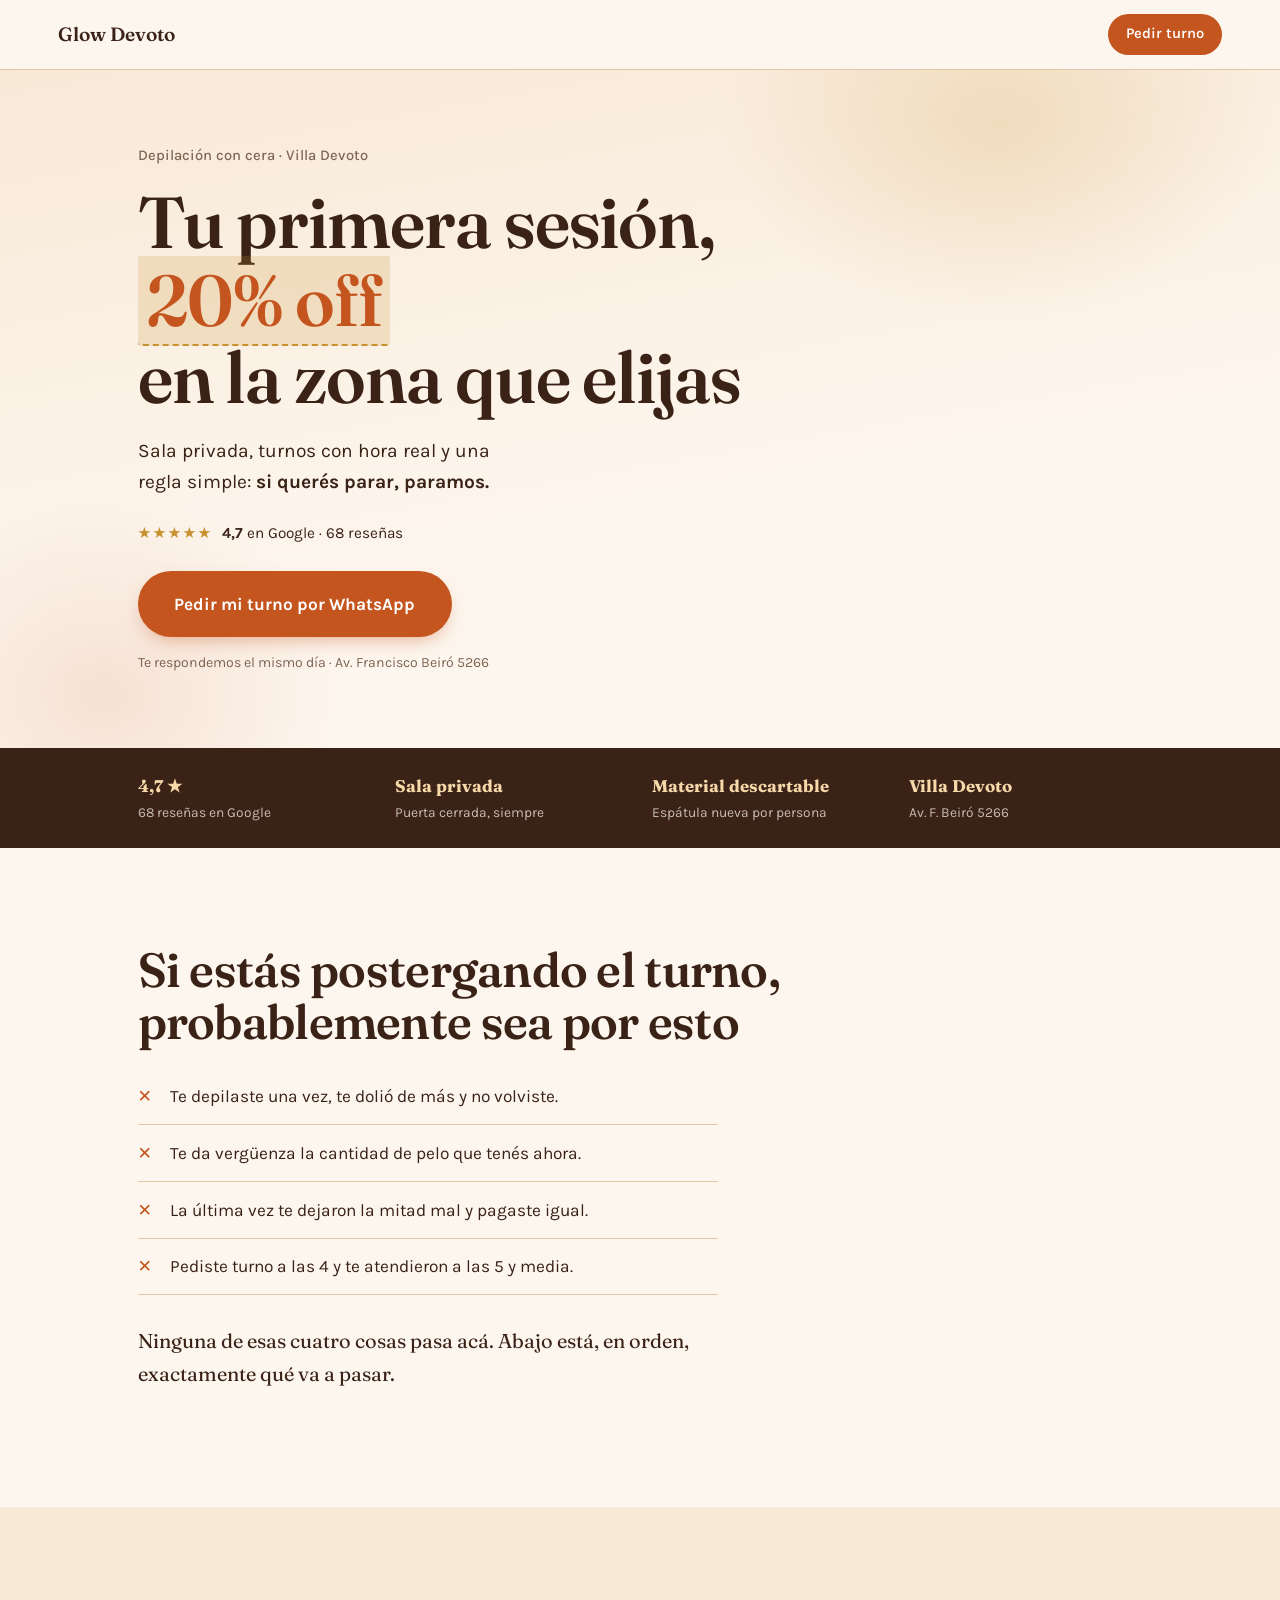
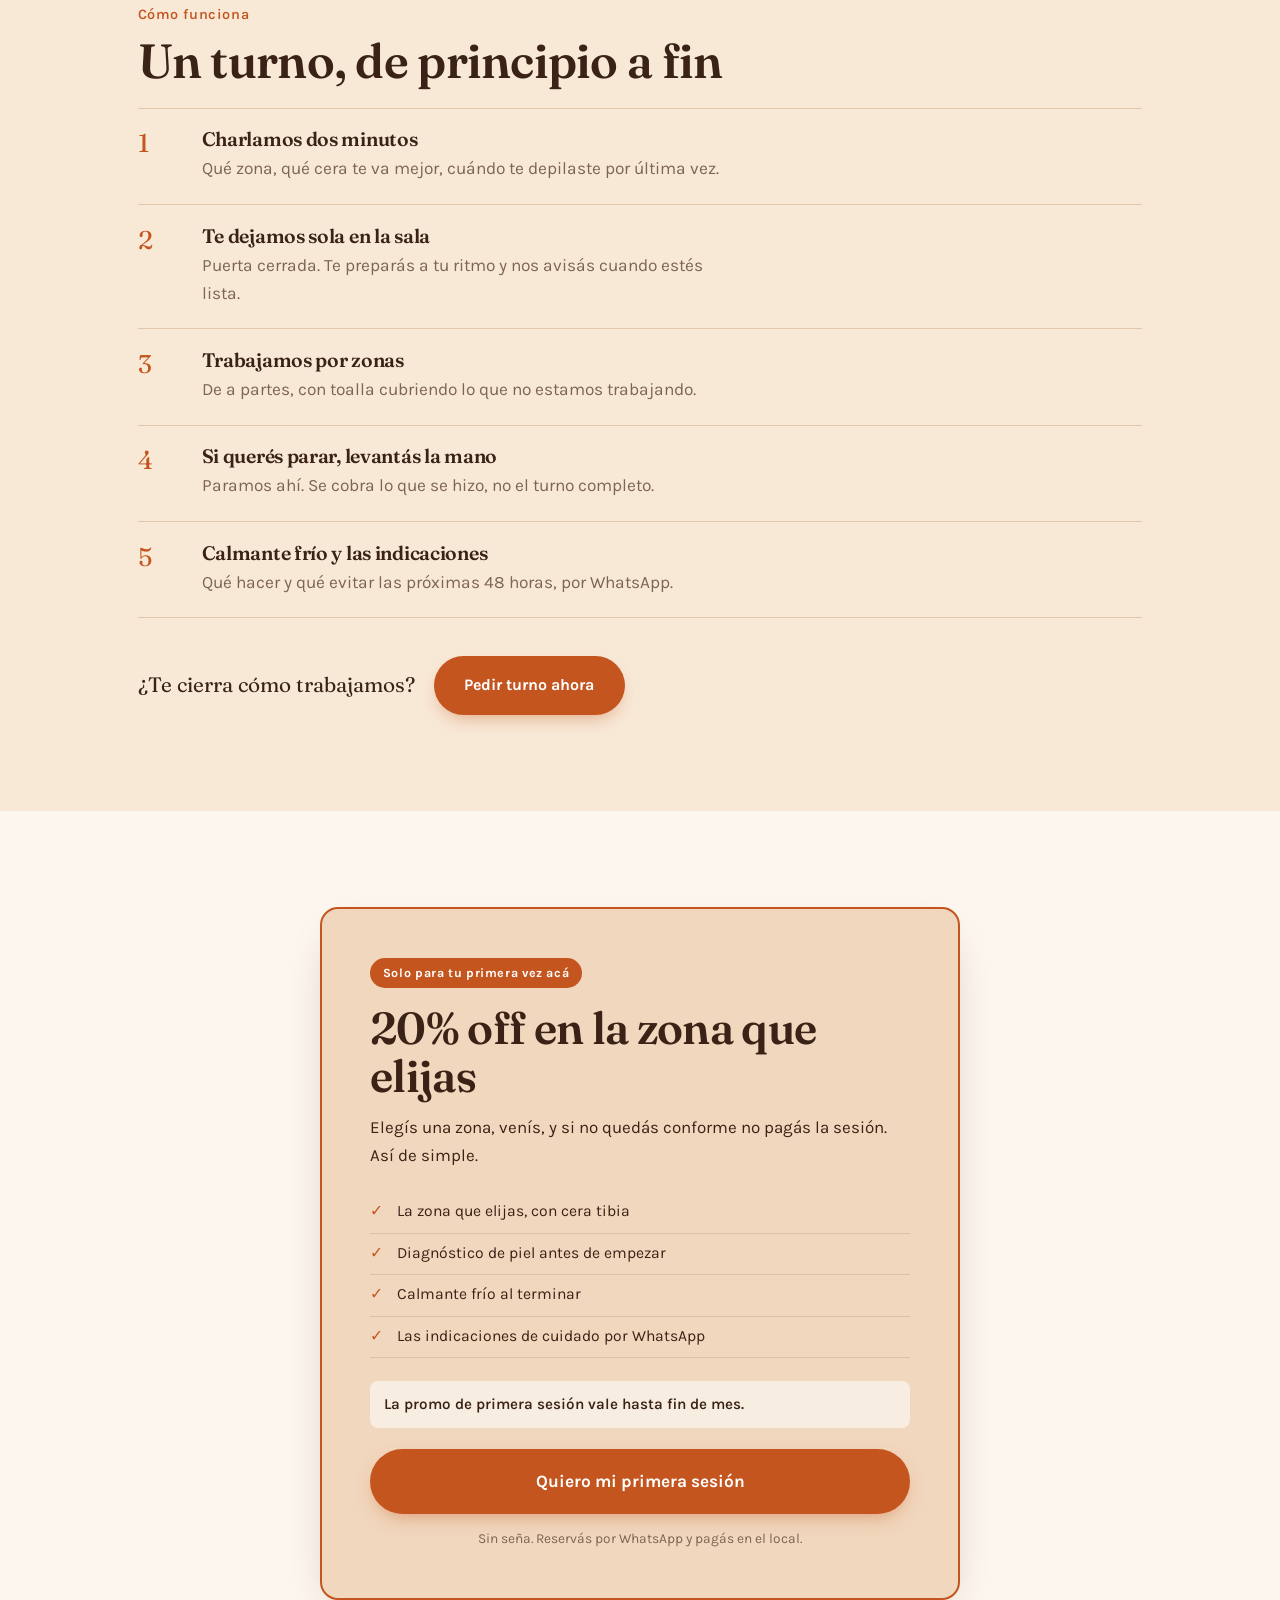
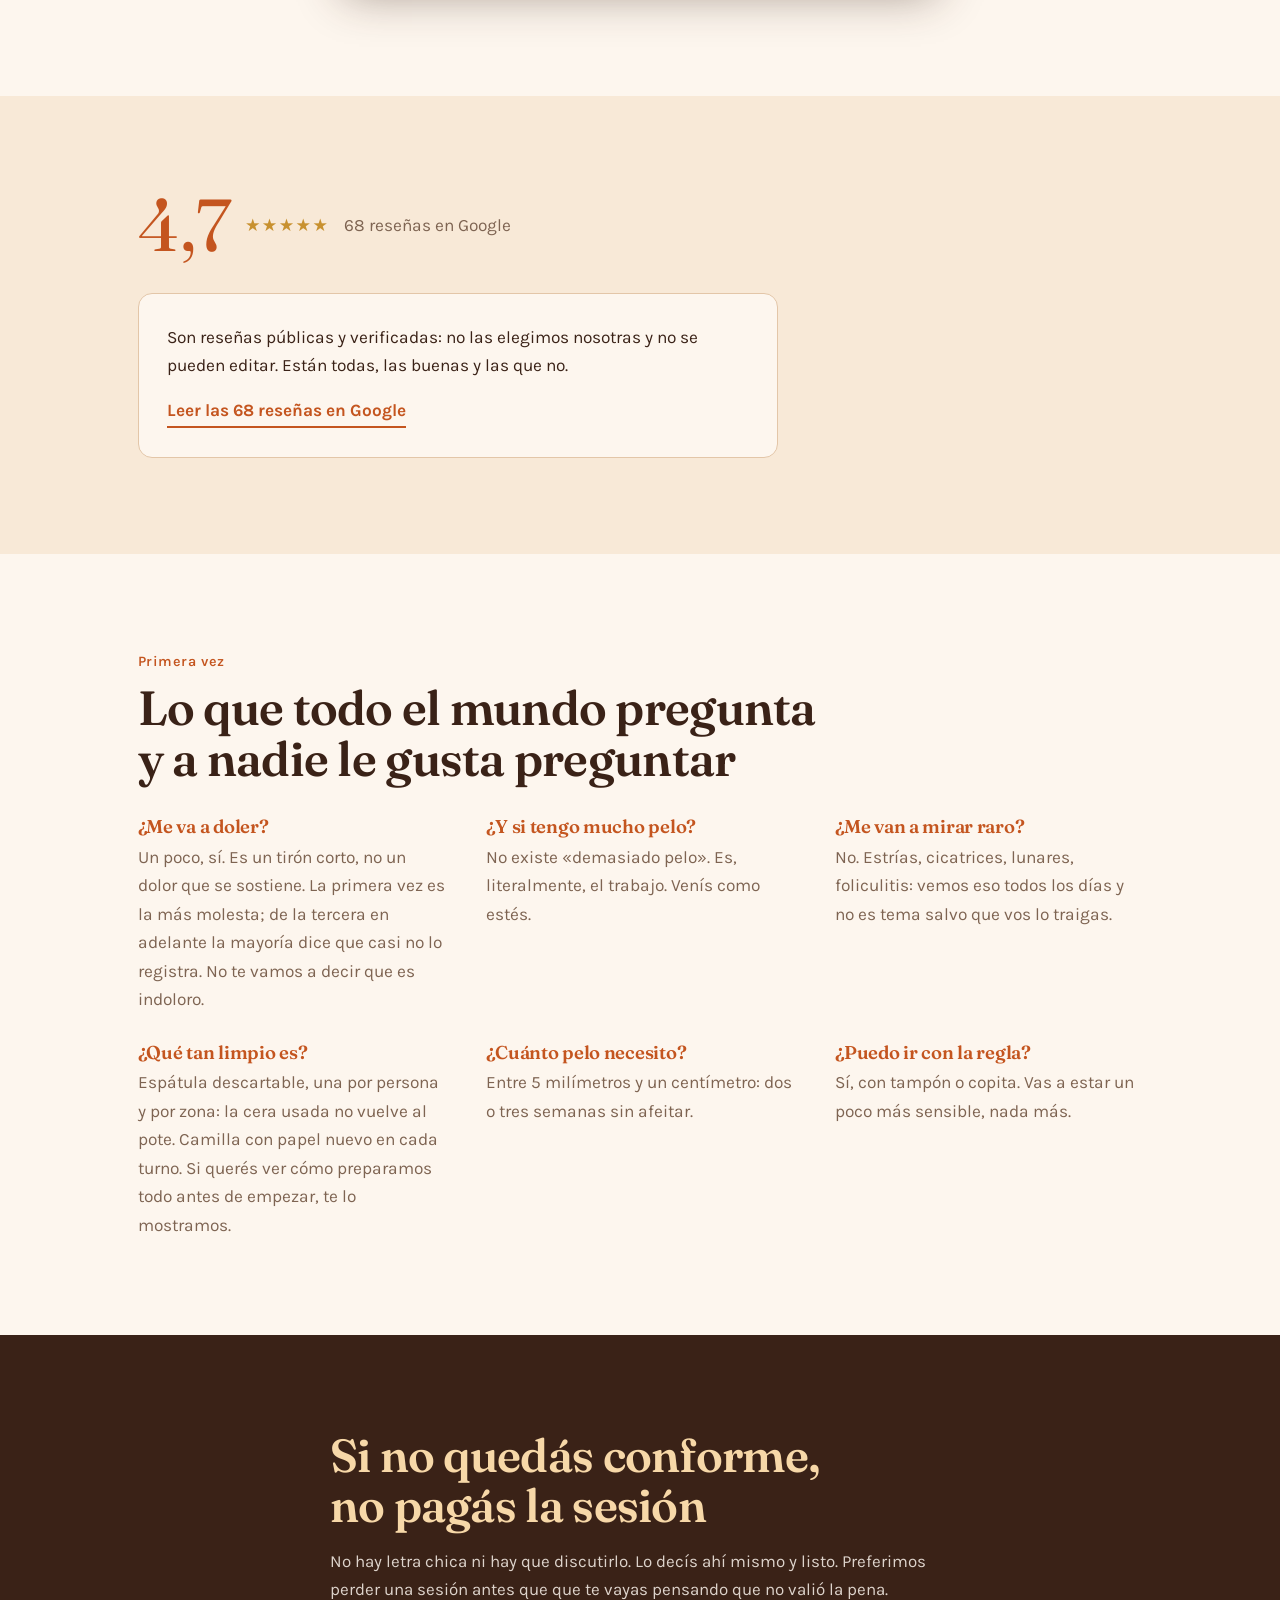
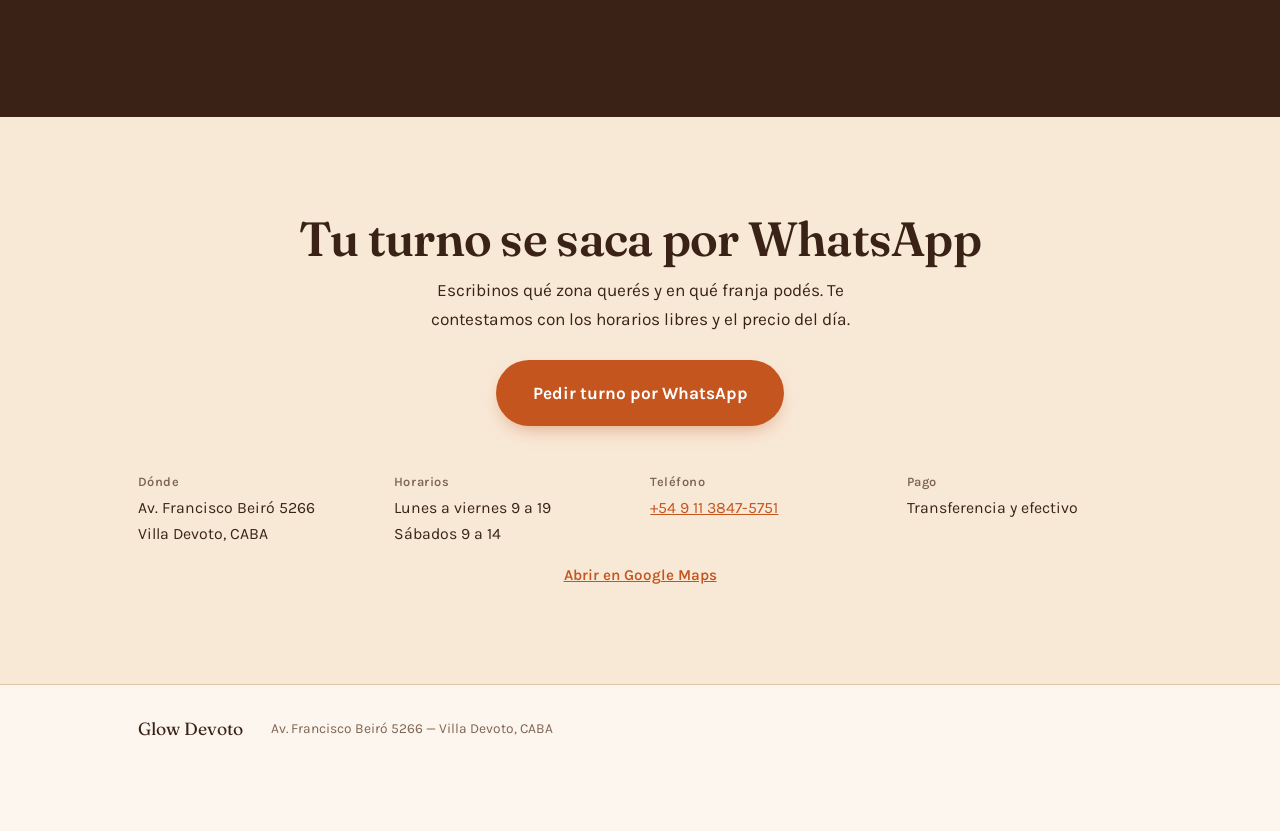
==== commit c37c8d1b: "Fill in the landing's pending placeholders Complete every [data-editar] field so the page can be pre" ====
--- a/glow-devoto-movil.html
+++ b/glow-devoto-movil.html
@@ -205,13 +205,15 @@
 .proof__score{display:flex;align-items:center;gap:.9rem;flex-wrap:wrap;margin-bottom:2.2rem;}
 .proof__big{font-family:var(--serif);font-size:clamp(3rem,8vw,4.6rem);line-height:.9;color:var(--accent);}
 .proof__count{color:var(--muted);}
-.proof__grid{display:grid;grid-template-columns:repeat(auto-fit,minmax(15rem,1fr));gap:1.2rem;}
-.quote{
-  margin:0;background:var(--cream);border-radius:12px;
-  padding:1.2rem 1.3rem;border:1px solid var(--line);
-}
-.quote p{font-style:italic;margin:0 0 .6rem;}
-.quote cite{font-style:normal;font-weight:600;font-size:.88rem;color:var(--muted);}
+.proof__cta{
+  background:var(--cream);border:1px solid var(--line);border-radius:14px;
+  padding:clamp(1.2rem,3.5vw,1.8rem);max-width:40rem;
+}
+.proof__cta p{margin:0 0 1rem;}
+.proof__link{
+  display:inline-block;text-decoration:none;font-weight:700;color:var(--accent);
+  border-bottom:2px solid var(--accent);padding-bottom:.1rem;
+}
 
 /* ───────── 7. FAQ ───────── */
 .faq__grid{display:grid;grid-template-columns:repeat(auto-fit,minmax(17rem,1fr));gap:1.8rem 2.6rem;margin-top:2rem;}
@@ -304,7 +306,7 @@
 
     <h1 class="hero__h1">
       Tu primera sesión,<br>
-      <span class="hero__hl" data-editar>20% off</span><br>
+      <span class="hero__hl">20% off</span><br>
       en la zona que elijas
     </h1>
 
@@ -328,7 +330,7 @@
   <ul class="trust__list">
     <li><strong>4,7 ★</strong><span>68 reseñas en Google</span></li>
     <li><strong>Sala privada</strong><span>Puerta cerrada, siempre</span></li>
-    <li><strong>Material descartable</strong><span data-editar>Confirmar con el local</span></li>
+    <li><strong>Material descartable</strong><span>Espátula nueva por persona</span></li>
     <li><strong>Villa Devoto</strong><span>Av. F. Beiró 5266</span></li>
   </ul>
 </section>
@@ -386,7 +388,7 @@
       <p class="offer__flag">Solo para tu primera vez acá</p>
 
       <h2 class="offer__h">
-        <span data-editar>20% off</span> en la zona que elijas
+        20% off en la zona que elijas
       </h2>
 
       <p class="offer__lede">Elegís una zona, venís, y si no quedás conforme
@@ -397,11 +399,10 @@
         <li>Diagnóstico de piel antes de empezar</li>
         <li>Calmante frío al terminar</li>
         <li>Las indicaciones de cuidado por WhatsApp</li>
-        <li data-editar>Agregar beneficio extra si lo hay</li>
       </ul>
 
-      <p class="offer__scarce" data-editar>
-        Escasez real: completar con los cupos que de verdad quedan esta semana
+      <p class="offer__scarce">
+        La promo de primera sesión vale hasta fin de mes.
       </p>
 
       <a class="cta cta--big cta--full" href="https://wa.me/5491138475751?text=Hola%20Glow%20Devoto%2C%20quiero%20la%20promo%20de%20primera%20sesi%C3%B3n." target="_blank" rel="noopener">
@@ -421,13 +422,12 @@
       <span class="proof__count">68 reseñas en Google</span>
     </div>
 
-    <div class="proof__grid">
-      <blockquote class="quote reveal" data-editar>
-        <p>Pegar acá una reseña real de Google.</p><cite>Nombre, mes</cite></blockquote>
-      <blockquote class="quote reveal" data-editar>
-        <p>Pegar acá una segunda reseña real.</p><cite>Nombre, mes</cite></blockquote>
-      <blockquote class="quote reveal" data-editar>
-        <p>Pegar acá una tercera reseña real.</p><cite>Nombre, mes</cite></blockquote>
+    <div class="proof__cta">
+      <p>Son reseñas públicas y verificadas: no las elegimos nosotras y no se pueden
+        editar. Están todas, las buenas y las que no.</p>
+      <a class="proof__link" href="https://www.google.com/maps/search/?api=1&query=Glow+Devoto+Av.+Francisco+Beir%C3%B3+5266,+C1419+CABA" target="_blank" rel="noopener">
+        Leer las 68 reseñas en Google
+      </a>
     </div>
   </div>
 </section>
@@ -449,7 +449,9 @@
         <p>No. Estrías, cicatrices, lunares, foliculitis: vemos eso todos los días y no es tema
           salvo que vos lo traigas.</p></article>
       <article class="qa reveal"><h3>¿Qué tan limpio es?</h3>
-        <p data-editar>Confirmar el protocolo real con el local antes de publicar.</p></article>
+        <p>Espátula descartable, una por persona y por zona: la cera usada no vuelve
+          al pote. Camilla con papel nuevo en cada turno. Si querés ver cómo preparamos
+          todo antes de empezar, te lo mostramos.</p></article>
       <article class="qa reveal"><h3>¿Cuánto pelo necesito?</h3>
         <p>Entre 5 milímetros y un centímetro: dos o tres semanas sin afeitar.</p></article>
       <article class="qa reveal"><h3>¿Puedo ir con la regla?</h3>
@@ -464,7 +466,6 @@
     <h2 class="guar__h">Si no quedás conforme,<br>no pagás la sesión</h2>
     <p>No hay letra chica ni hay que discutirlo. Lo decís ahí mismo y listo. Preferimos perder
       una sesión antes que que te vayas pensando que no valió la pena.</p>
-    <p class="guar__note" data-editar>Confirmar esta garantía con el local antes de publicar.</p>
   </div>
 </section>
 
@@ -481,7 +482,7 @@
 
     <dl class="close__dl reveal">
       <div><dt>Dónde</dt><dd>Av. Francisco Beiró 5266<br>Villa Devoto, CABA</dd></div>
-      <div><dt>Horarios</dt><dd data-editar>A confirmar</dd></div>
+      <div><dt>Horarios</dt><dd>Lunes a viernes 9 a 19<br>Sábados 9 a 14</dd></div>
       <div><dt>Teléfono</dt><dd><a href="tel:+5491138475751">+54 9 11 3847-5751</a></dd></div>
       <div><dt>Pago</dt><dd>Transferencia y efectivo</dd></div>
     </dl>
@@ -494,7 +495,6 @@
   <div class="wrap foot__in">
     <span class="foot__mark">Glow Devoto</span>
     <span>Av. Francisco Beiró 5266 — Villa Devoto, CABA</span>
-    <a href="#" data-editar>Instagram</a>
   </div>
 </footer>
 
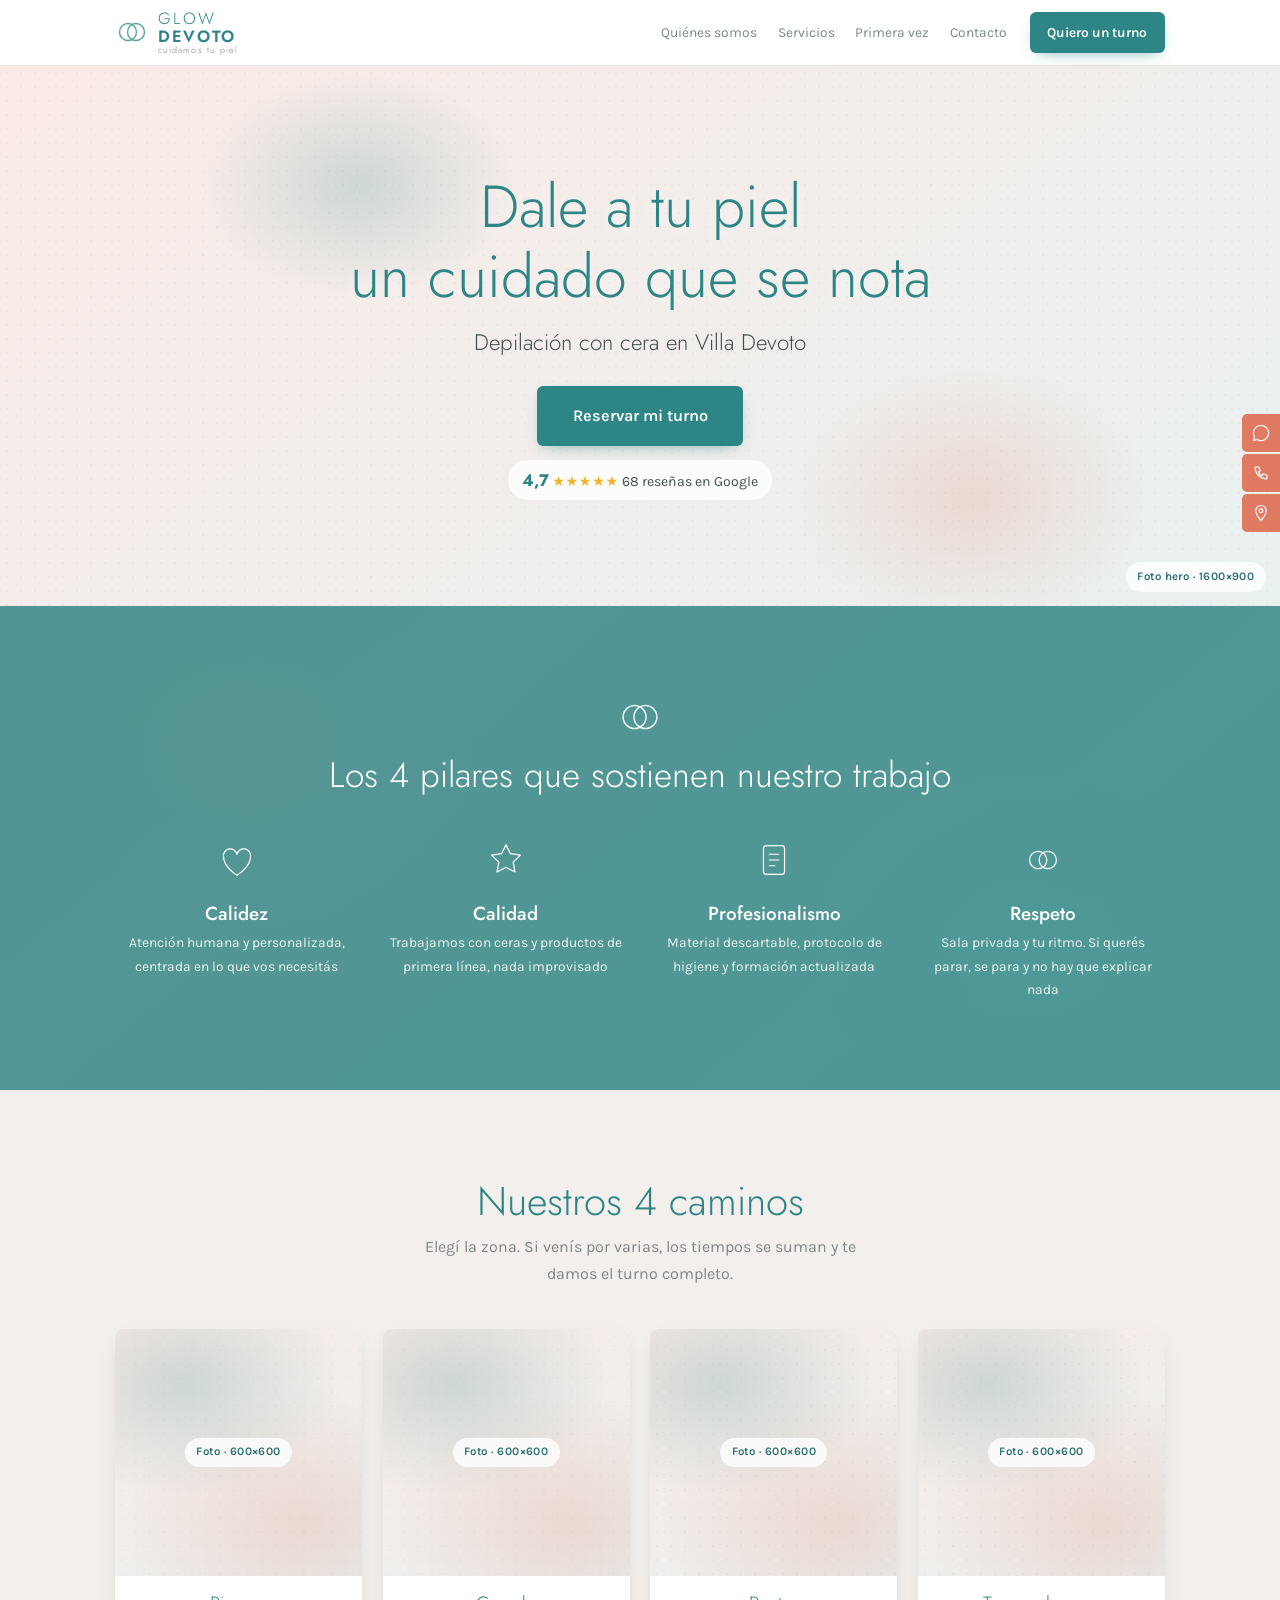
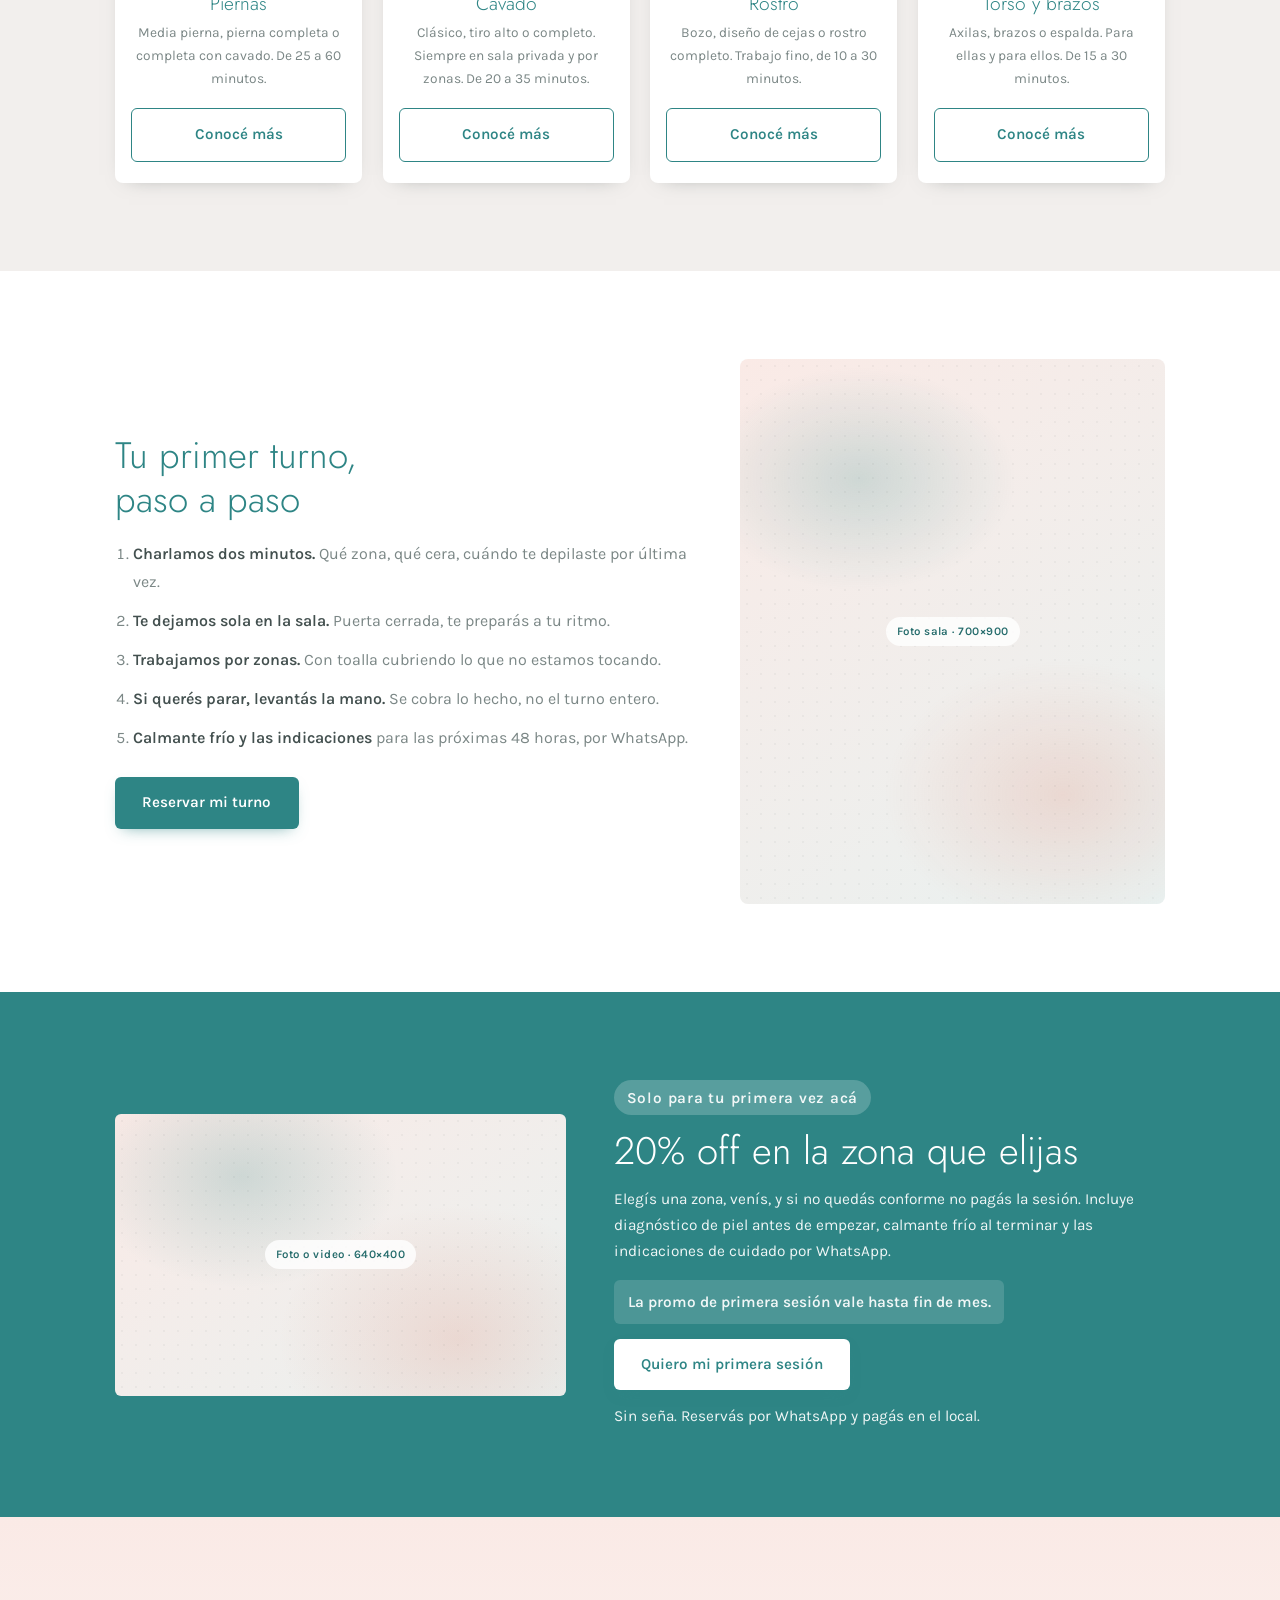
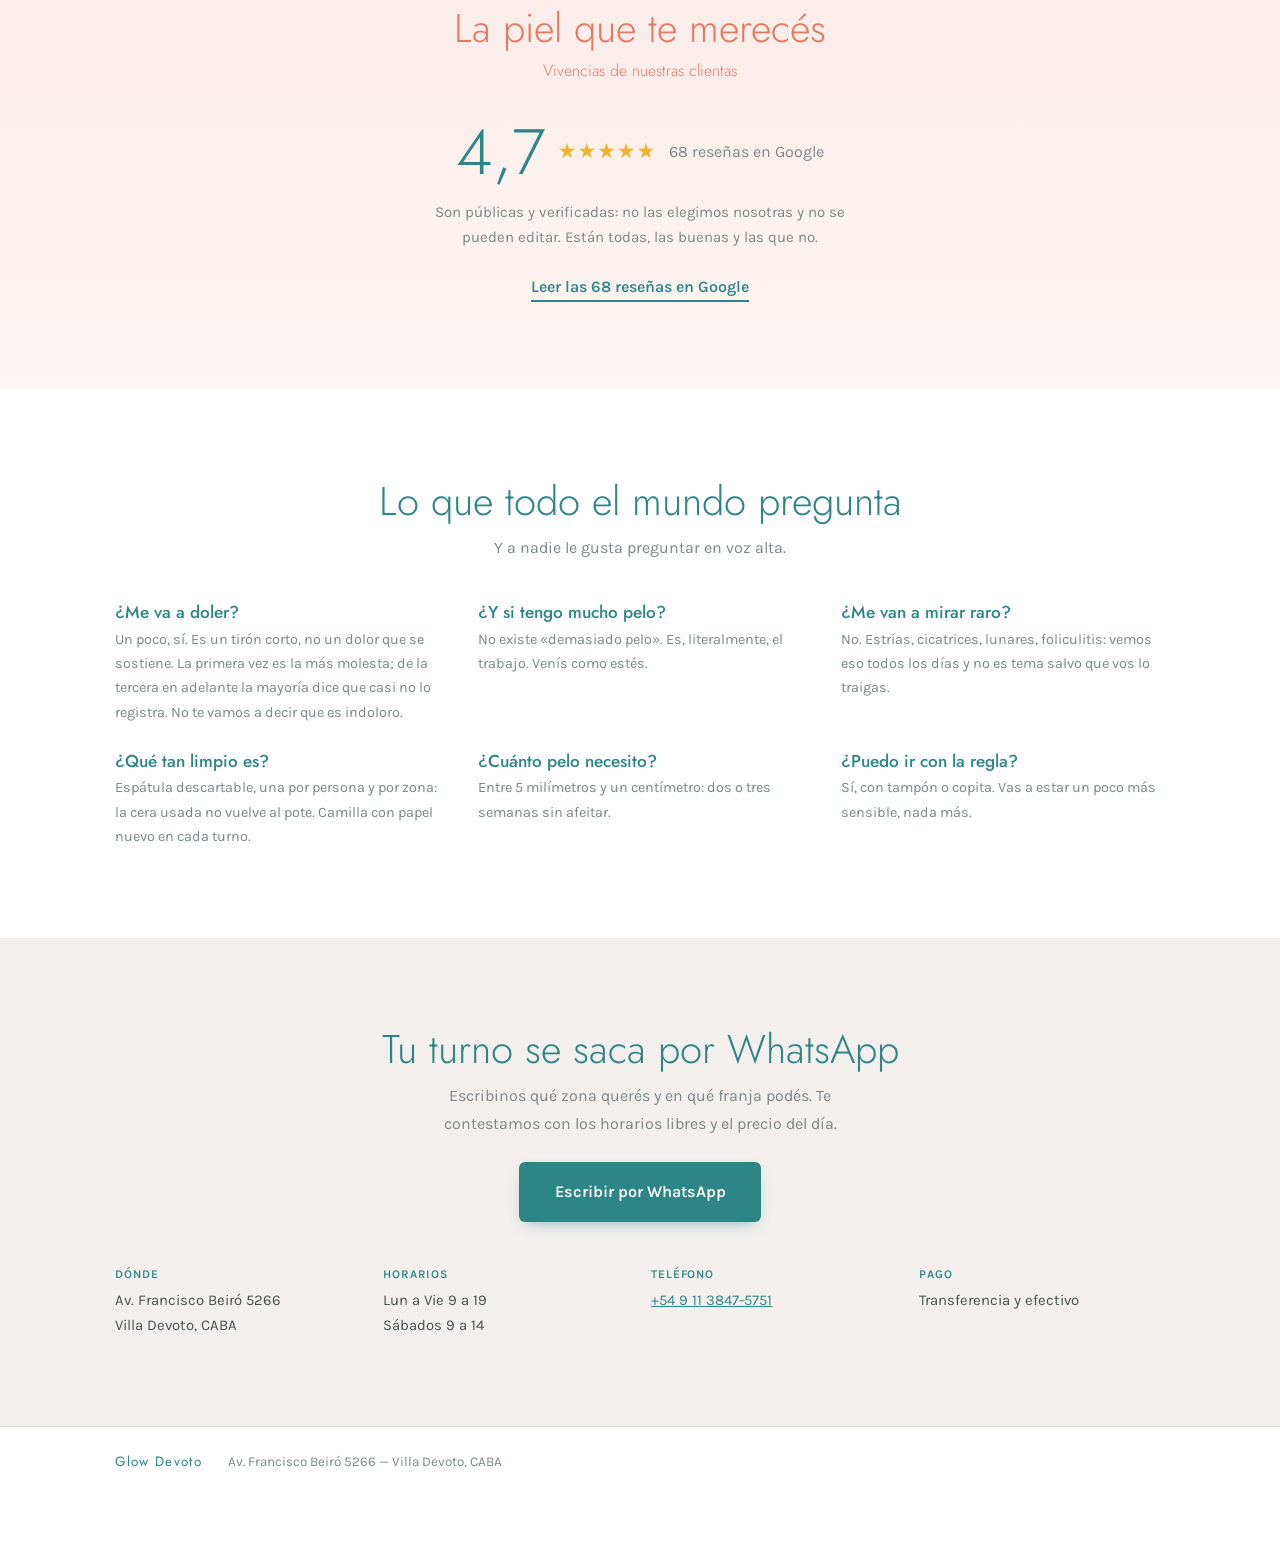
==== commit 43356478: "Restyle the landing after the ALL.ALBA reference Replace the warm terracotta design with the visual " ====
--- a/glow-devoto-movil.html
+++ b/glow-devoto-movil.html
@@ -3,504 +3,446 @@
 <head>
 <meta charset="utf-8">
 <meta name="viewport" content="width=device-width, initial-scale=1">
-<title>Glow Devoto — Depilación con cera en Villa Devoto | Primera sesión con descuento</title>
-<meta name="description" content="Depilación con cera en Av. Francisco Beiró 5266, Villa Devoto. 4,7 ★ en Google. Sala privada, turnos con hora real. Pedí tu turno por WhatsApp.">
-<meta name="theme-color" content="#fdf6ee">
-
+<title>Glow Devoto — Depilación con cera en Villa Devoto</title>
+<meta name="description" content="Depilación con cera en Av. Francisco Beiró 5266, Villa Devoto. 4,7 ★ en Google. Sala privada y turnos con hora real.">
+<meta name="theme-color" content="#2e8585">
 <meta property="og:type" content="website">
 <meta property="og:title" content="Glow Devoto — Depilación con cera en Villa Devoto">
-<meta property="og:description" content="4,7 ★ en Google. Sala privada y turnos con hora real. Primera sesión con descuento.">
-<meta property="og:locale" content="es_AR">
-
+<meta property="og:description" content="4,7 ★ en Google. Sala privada, turnos con hora real.">
 <link rel="preconnect" href="https://fonts.googleapis.com">
 <link rel="preconnect" href="https://fonts.gstatic.com" crossorigin>
-<link href="https://fonts.googleapis.com/css2?family=Fraunces:ital,opsz,wght@0,9..144,400;0,9..144,600;1,9..144,400&family=Karla:wght@300;400;500;600;700&display=swap" rel="stylesheet">
+<link href="https://fonts.googleapis.com/css2?family=Jost:wght@300;400;500;600&family=Karla:wght@300;400;500;600&display=swap" rel="stylesheet">
 <style>
-/* ══════════════════════════════════════════════════════════
-   Glow Devoto — landing con embudo de ventas
-   Paleta cálida clara. Fraunces + Karla. Sin librerías.
-   ══════════════════════════════════════════════════════════ */
+/* ═══════════════════════════════════════════════════════
+   Glow Devoto — lenguaje visual tipo ALL.ALBA
+   Teal + rosa empolvado + coral. Claro, aireado, fotográfico.
+   ═══════════════════════════════════════════════════════ */
 
 :root{
-  --cream:#fdf6ee;      /* fondo principal */
-  --sand:#f8e9d7;       /* secciones alternas */
-  --clay:#f1d7bd;       /* cajas */
-  --line:#e3c6a8;
-
-  --ink:#3a2217;        /* texto */
-  --muted:#7e6452;
-  --accent:#c4551f;     /* CTA */
-  --accent-dk:#a34416;
-  --gold:#c8912f;
-  --wa:#1fa855;
-
-  --serif:"Fraunces",Georgia,serif;
+  --teal:#2e8585;  --teal-dk:#246b6b;  --teal-lt:#58a3a3;
+  --blush:#faeae6; --blush-2:#f3d8d1;
+  --coral:#e07a62;
+  --soft:#f2efed;  --white:#fff;
+  --ink:#43504f;   --ink-2:#7b8786;
+  --line:#e6e0dc;
+
+  --disp:"Jost",system-ui,sans-serif;
   --sans:"Karla",system-ui,sans-serif;
-  --gut:clamp(1.15rem,4.5vw,4rem);
-  --max:70rem;
-}
-
+  --gut:clamp(1.1rem,4vw,3.5rem);
+  --max:72rem;
+}
 *,*::before,*::after{box-sizing:border-box;}
 html{scroll-behavior:smooth;-webkit-text-size-adjust:100%;}
-
 body{
-  margin:0; background:var(--cream); color:var(--ink);
-  font-family:var(--sans); font-weight:400;
-  font-size:clamp(1rem,.96rem + .22vw,1.08rem); line-height:1.65;
-  -webkit-font-smoothing:antialiased; overflow-x:hidden;
-  padding-bottom:env(safe-area-inset-bottom);
-}
-
+  margin:0;background:var(--white);color:var(--ink);
+  font-family:var(--sans);font-size:clamp(.95rem,.92rem+.2vw,1.02rem);
+  line-height:1.7;-webkit-font-smoothing:antialiased;overflow-x:hidden;
+}
 .wrap{width:100%;max-width:var(--max);margin-inline:auto;padding-inline:var(--gut);}
-h1,h2,h3{font-family:var(--serif);font-weight:600;line-height:1.08;margin:0;letter-spacing:-.015em;}
-p{margin:0 0 1.05em;max-width:60ch;}
-strong{font-weight:700;}
+h1,h2,h3{font-family:var(--disp);font-weight:300;line-height:1.18;margin:0;}
+p{margin:0 0 1em;}
 a{color:inherit;}
-
-.skip{position:absolute;left:-9999px;background:var(--accent);color:#fff;padding:.7rem 1.1rem;}
+.sr{position:absolute;width:1px;height:1px;overflow:hidden;clip:rect(0 0 0 0);}
+.skip{position:absolute;left:-9999px;background:var(--teal);color:#fff;padding:.7rem 1.1rem;}
 .skip:focus{left:0;top:0;z-index:99;}
-:focus-visible{outline:2px solid var(--accent);outline-offset:3px;}
-
-.h2{font-size:clamp(1.9rem,4.6vw,3rem);margin:0 0 1.3rem;}
-.kick{color:var(--accent);font-weight:600;font-size:.9rem;letter-spacing:.04em;margin:0 0 .5rem;}
-section{padding-block:clamp(3.2rem,8vw,6rem);}
-
-/* Pendiente de confirmar con el negocio */
-[data-editar]{
-  background:rgba(200,145,47,.16);
-  border-bottom:1px dashed var(--gold);
-  border-radius:2px; padding:0 .18em;
-}
+:focus-visible{outline:2px solid var(--teal);outline-offset:3px;}
 
 .reveal{opacity:0;transform:translateY(14px);transition:opacity .6s ease,transform .6s cubic-bezier(.22,.61,.36,1);}
 .reveal.in{opacity:1;transform:none;}
 .reveal[data-split]{opacity:1;transform:none;}
 .no-js .reveal{opacity:1;transform:none;}
 
-.stars{color:var(--gold);letter-spacing:.08em;}
-
-/* ───────── CTA ───────── */
-.cta{
+.st{color:#f0b429;letter-spacing:.05em;font-style:normal;}
+.st--lg{font-size:1.3rem;}
+
+section{padding-block:clamp(3rem,7vw,5.5rem);}
+.h2c{font-size:clamp(1.7rem,4vw,2.5rem);text-align:center;color:var(--teal);margin:0 0 .5rem;}
+.subc{text-align:center;color:var(--ink-2);max-width:48ch;margin:0 auto 2.6rem;}
+
+/* ── Placeholders de foto ── */
+.ph{
+  position:relative;display:flex;align-items:center;justify-content:center;
+  background:
+    radial-gradient(14rem 10rem at 28% 22%, rgba(46,133,133,.20), transparent 70%),
+    radial-gradient(16rem 12rem at 76% 80%, rgba(224,122,98,.20), transparent 70%),
+    linear-gradient(145deg,var(--blush),#e9f1f0);
+  overflow:hidden;
+}
+.ph::after{
+  content:"";position:absolute;inset:0;
+  background-image:radial-gradient(rgba(67,80,79,.1) 1px,transparent 1px);
+  background-size:14px 14px;opacity:.5;
+}
+.ph__tag{
+  position:relative;z-index:1;font-family:var(--sans);font-size:.72rem;font-weight:600;
+  letter-spacing:.04em;color:var(--teal-dk);
+  background:rgba(255,255,255,.82);padding:.3rem .7rem;border-radius:100px;
+}
+
+/* ── Botones ── */
+.btn{
   display:inline-block;text-decoration:none;text-align:center;
-  background:var(--accent);color:#fff;font-weight:700;font-size:1rem;
-  padding:1rem 1.9rem;border-radius:100px;
-  box-shadow:0 8px 20px -8px rgba(196,85,31,.55);
-  transition:transform .2s,box-shadow .25s,background .25s;
-}
-.cta:hover{background:var(--accent-dk);transform:translateY(-2px);box-shadow:0 14px 28px -10px rgba(196,85,31,.6);}
-.cta--big{font-size:1.08rem;padding:1.15rem 2.3rem;}
-.cta--full{display:block;width:100%;}
-
-/* ───────── Barra superior ───────── */
-.bar{
-  position:sticky;top:0;z-index:40;
-  display:flex;align-items:center;gap:1rem;
-  padding:.85rem var(--gut);
-  background:rgba(253,246,238,.92);backdrop-filter:blur(10px);
-  border-bottom:1px solid var(--line);
-}
-.bar__mark{font-family:var(--serif);font-weight:600;font-size:1.2rem;}
-.bar__cta{
-  margin-left:auto;text-decoration:none;font-weight:600;font-size:.92rem;
-  background:var(--accent);color:#fff;padding:.55rem 1.15rem;border-radius:100px;
-}
-
-/* ───────── 1. HERO ───────── */
-.hero{
+  background:var(--teal);color:#fff;font-family:var(--sans);font-weight:600;font-size:.95rem;
+  padding:.8rem 1.7rem;border-radius:6px;
+  transition:background .25s,transform .2s,box-shadow .25s;
+  box-shadow:0 6px 16px -8px rgba(46,133,133,.7);
+}
+.btn:hover{background:var(--teal-dk);transform:translateY(-2px);}
+.btn--sm{padding:.55rem 1.1rem;font-size:.86rem;}
+.btn--big{padding:1rem 2.2rem;font-size:1.02rem;}
+.btn--out{background:transparent;color:var(--teal);border:1px solid var(--teal);box-shadow:none;}
+.btn--out:hover{background:var(--teal);color:#fff;}
+.btn--light{background:#fff;color:var(--teal);}
+.btn--light:hover{background:var(--blush);color:var(--teal-dk);}
+
+/* ── Nav ── */
+.nav{position:sticky;top:0;z-index:40;background:rgba(255,255,255,.95);backdrop-filter:blur(10px);border-bottom:1px solid var(--line);}
+.nav__in{display:flex;align-items:center;gap:1.4rem;max-width:var(--max);margin-inline:auto;padding:.6rem var(--gut);}
+.logo{display:flex;align-items:center;gap:.55rem;text-decoration:none;}
+.logo svg{width:34px;height:34px;fill:none;stroke:var(--teal-lt);stroke-width:1.4;}
+.logo__t{font-family:var(--disp);font-weight:300;font-size:1.02rem;letter-spacing:.14em;color:var(--teal);line-height:1.1;display:flex;flex-direction:column;}
+.logo__t b{font-weight:600;letter-spacing:.1em;}
+.logo__t em{font-style:normal;font-size:.56rem;letter-spacing:.12em;color:var(--ink-2);text-transform:lowercase;}
+.nav__menu{display:flex;gap:1.3rem;margin-left:auto;font-size:.86rem;}
+.nav__menu a{text-decoration:none;color:var(--ink-2);transition:color .2s;}
+.nav__menu a:hover{color:var(--teal);}
+
+/* ── Rail social ── */
+.rail{position:fixed;right:0;top:46%;z-index:35;display:flex;flex-direction:column;gap:2px;}
+.rail a{
+  width:38px;height:38px;display:grid;place-items:center;
+  background:var(--coral);color:#fff;border-radius:5px 0 0 5px;
+  transition:background .2s;
+}
+.rail a:hover{background:var(--teal);}
+.rail svg{width:18px;height:18px;fill:none;stroke:#fff;stroke-width:1.6;stroke-linejoin:round;}
+
+/* ── 1. Hero ── */
+.hero{position:relative;padding:0;}
+.ph--hero{min-height:clamp(23rem,60vh,34rem);}
+.ph--hero .ph__tag{position:absolute;bottom:.9rem;right:.9rem;}
+.hero__copy{
+  position:absolute;inset:0;display:flex;flex-direction:column;
+  align-items:center;justify-content:center;text-align:center;
+  padding:1.5rem var(--gut);
+}
+.hero h1{font-size:clamp(2rem,5.6vw,3.7rem);color:var(--teal);text-shadow:0 2px 18px rgba(255,255,255,.75);}
+.hero__sub{font-family:var(--disp);font-weight:300;font-size:clamp(1rem,2.4vw,1.4rem);color:var(--ink);margin:.7rem 0 1.6rem;}
+.hero__row{display:flex;flex-direction:column;align-items:center;gap:.9rem;}
+.hero__rate{font-size:.88rem;color:var(--ink);background:rgba(255,255,255,.82);padding:.35rem .9rem;border-radius:100px;}
+.hero__rate b{font-family:var(--disp);font-size:1.05rem;color:var(--teal);}
+
+/* ── 2. Pilares ── */
+.pil{position:relative;color:#fff;isolation:isolate;}
+.pil__bg{
+  position:absolute;inset:0;z-index:-1;
   background:
-    radial-gradient(28rem 20rem at 78% 8%, rgba(200,145,47,.20), transparent 62%),
-    radial-gradient(24rem 20rem at 8% 92%, rgba(196,85,31,.13), transparent 62%),
-    linear-gradient(170deg,var(--sand),var(--cream) 62%);
-  padding-block:clamp(2.4rem,7vw,4.6rem);
-}
-.hero__wrap{width:100%;max-width:var(--max);margin-inline:auto;padding-inline:var(--gut);}
-.hero__loc{color:var(--muted);font-size:.92rem;font-weight:500;margin:0 0 1rem;}
-.hero__h1{font-size:clamp(2.35rem,7.4vw,4.5rem);margin:0 0 1.1rem;}
-.hero__hl{
-  color:var(--accent);
-  background:rgba(200,145,47,.2);border-bottom:2px dashed var(--gold);
-  padding:0 .12em;border-radius:3px;
-}
-.hero__sub{font-size:clamp(1.02rem,2.2vw,1.2rem);max-width:34ch;margin:0 0 1.4rem;}
-.hero__proof{
-  display:flex;align-items:center;gap:.6rem;flex-wrap:wrap;
-  font-size:.96rem;margin-bottom:1.6rem;
-}
-.hero__micro{color:var(--muted);font-size:.88rem;margin:.9rem 0 0;}
-
-/* ───────── 2. Confianza ───────── */
-.trust{background:var(--ink);color:var(--cream);padding-block:1.5rem;}
-.trust__list{
-  list-style:none;margin:0 auto;padding-inline:var(--gut);max-width:var(--max);
-  display:grid;grid-template-columns:repeat(auto-fit,minmax(10rem,1fr));gap:1rem 1.5rem;
-}
-.trust__list li{display:flex;flex-direction:column;gap:.1rem;font-size:.86rem;}
-.trust__list strong{font-family:var(--serif);font-size:1.06rem;color:#f7d8a8;}
-.trust__list span{color:rgba(253,246,238,.72);}
-.trust [data-editar]{background:rgba(200,145,47,.3);color:#f7d8a8;}
-
-/* ───────── 3. Problema ───────── */
-.prob__list{list-style:none;margin:0 0 1.8rem;padding:0;}
-.prob__list li{
-  padding:.85rem 0 .85rem 2rem;position:relative;
-  border-bottom:1px solid var(--line);max-width:58ch;
-}
-.prob__list li::before{
-  content:"✕";position:absolute;left:0;top:.85rem;
-  color:var(--accent);font-weight:700;
-}
-.prob__turn{font-family:var(--serif);font-size:1.25rem;max-width:46ch;}
-
-/* ───────── 4. Pasos ───────── */
-.steps{background:var(--sand);}
-.steps__list{list-style:none;margin:0;padding:0;}
-.step{
-  display:grid;grid-template-columns:2.8rem 1fr;gap:0 1.2rem;
-  padding:1.3rem 0;border-top:1px solid var(--line);
-}
-.step:last-child{border-bottom:1px solid var(--line);}
-.step__n{
-  grid-column:1;grid-row:1 / span 2;
-  font-family:var(--serif);font-size:1.6rem;color:var(--accent);line-height:1.1;
-}
-.step h3{grid-column:2;font-size:1.22rem;margin:0 0 .25rem;}
-.step p{grid-column:2;color:var(--muted);margin:0;max-width:54ch;}
-
-.mid-cta{
-  margin-top:2.4rem;display:flex;align-items:center;gap:1.2rem;flex-wrap:wrap;
-}
-.mid-cta p{font-family:var(--serif);font-size:1.3rem;margin:0;}
-
-/* ───────── 5. OFERTA ───────── */
-.offer{background:var(--cream);}
-.offer__box{
-  background:var(--clay);
-  border:2px solid var(--accent);
-  border-radius:18px;
-  padding:clamp(1.5rem,4.5vw,3rem);
-  max-width:40rem;margin-inline:auto;
-  box-shadow:0 18px 44px -24px rgba(58,34,23,.45);
-}
-.offer__flag{
-  display:inline-block;background:var(--accent);color:#fff;
-  font-size:.78rem;font-weight:700;letter-spacing:.05em;
-  padding:.3rem .8rem;border-radius:100px;margin:0 0 1rem;
-}
-.offer__h{font-size:clamp(1.8rem,5vw,2.8rem);margin:0 0 .8rem;}
-.offer__lede{font-size:1.06rem;margin-bottom:1.4rem;}
-.offer__inc{list-style:none;margin:0 0 1.4rem;padding:0;}
-.offer__inc li{
-  padding:.46rem 0 .46rem 1.7rem;position:relative;
-  border-bottom:1px solid rgba(58,34,23,.12);font-size:.98rem;
-}
-.offer__inc li::before{content:"✓";position:absolute;left:0;color:var(--accent);font-weight:700;}
-.offer__scarce{
-  font-weight:600;font-size:.95rem;margin:0 0 1.3rem;
-  padding:.7rem .9rem;background:rgba(255,255,255,.55);border-radius:8px;
-}
-.offer__fine{text-align:center;color:var(--muted);font-size:.86rem;margin:.8rem auto 0;}
-
-/* ───────── 6. Prueba social ───────── */
-.proof{background:var(--sand);}
-.proof__score{display:flex;align-items:center;gap:.9rem;flex-wrap:wrap;margin-bottom:2.2rem;}
-.proof__big{font-family:var(--serif);font-size:clamp(3rem,8vw,4.6rem);line-height:.9;color:var(--accent);}
-.proof__count{color:var(--muted);}
-.proof__cta{
-  background:var(--cream);border:1px solid var(--line);border-radius:14px;
-  padding:clamp(1.2rem,3.5vw,1.8rem);max-width:40rem;
-}
-.proof__cta p{margin:0 0 1rem;}
-.proof__link{
-  display:inline-block;text-decoration:none;font-weight:700;color:var(--accent);
-  border-bottom:2px solid var(--accent);padding-bottom:.1rem;
-}
-
-/* ───────── 7. FAQ ───────── */
-.faq__grid{display:grid;grid-template-columns:repeat(auto-fit,minmax(17rem,1fr));gap:1.8rem 2.6rem;margin-top:2rem;}
-.qa h3{font-size:1.16rem;color:var(--accent);margin:0 0 .35rem;}
-.qa p{color:var(--muted);margin:0;}
-
-/* ───────── 8. Garantía ───────── */
-.guar{background:var(--ink);color:var(--cream);}
-.guar__inner{max-width:46rem;}
-.guar__h{font-size:clamp(1.8rem,5vw,2.9rem);color:#f7d8a8;margin:0 0 1rem;}
-.guar p{color:rgba(253,246,238,.84);font-size:1.06rem;}
-.guar__note{font-size:.9rem !important;}
-.guar [data-editar]{background:rgba(200,145,47,.28);color:#f7d8a8;}
-
-/* ───────── 9. Cierre ───────── */
-.close{background:var(--sand);text-align:center;}
-.close__inner{display:flex;flex-direction:column;align-items:center;}
-.close__h{font-size:clamp(1.9rem,5vw,3rem);margin:0 0 .7rem;}
-.close__p{max-width:44ch;margin:0 auto 1.7rem;}
-.close__dl{
-  display:grid;grid-template-columns:repeat(auto-fit,minmax(11rem,1fr));
-  gap:1.3rem;margin:2.8rem 0 1rem;text-align:left;width:100%;
-}
-.close__dl dt{font-size:.8rem;color:var(--muted);font-weight:600;letter-spacing:.04em;margin-bottom:.2rem;}
-.close__dl dd{margin:0;font-size:.99rem;}
-.close__dl a{color:var(--accent);}
-.close__map{color:var(--accent);font-weight:600;font-size:.95rem;}
-
-/* ───────── Footer ───────── */
-.foot{border-top:1px solid var(--line);padding-block:1.8rem 5.5rem;}
-.foot__in{display:flex;flex-wrap:wrap;gap:.6rem 1.8rem;align-items:center;font-size:.86rem;color:var(--muted);}
-.foot__mark{font-family:var(--serif);font-size:1.1rem;color:var(--ink);}
-.foot__in a{margin-left:auto;}
-
-/* ───────── Dock móvil ───────── */
+    linear-gradient(rgba(46,133,133,.80),rgba(46,133,133,.80)),
+    radial-gradient(20rem 16rem at 20% 30%, #f3d8d1, transparent 70%),
+    radial-gradient(20rem 16rem at 80% 70%, #cfe4e2, transparent 70%),
+    linear-gradient(140deg,#e8d5cf,#cfe0de);
+}
+.pil__mark{display:grid;place-items:center;margin-bottom:.9rem;}
+.pil__mark svg{width:46px;height:46px;fill:none;stroke:rgba(255,255,255,.85);stroke-width:1.2;}
+.pil__h{text-align:center;font-size:clamp(1.5rem,3.6vw,2.2rem);margin:0 0 2.6rem;}
+.pil__grid{list-style:none;margin:0;padding:0;display:grid;grid-template-columns:repeat(auto-fit,minmax(13rem,1fr));gap:2rem 1.6rem;}
+.pil__grid li{text-align:center;}
+.ico{width:46px;height:46px;fill:none;stroke:#fff;stroke-width:1.3;stroke-linejoin:round;stroke-linecap:round;margin-bottom:.7rem;}
+.pil__grid h3{font-size:1.18rem;font-weight:500;margin:0 0 .4rem;}
+.pil__grid p{font-size:.86rem;color:rgba(255,255,255,.9);margin:0;}
+
+/* ── 3. Servicios ── */
+.svc{background:var(--soft);}
+.svc__grid{display:grid;grid-template-columns:repeat(auto-fit,minmax(14rem,1fr));gap:1.3rem;}
+.card{
+  background:#fff;border-radius:8px;overflow:hidden;
+  display:flex;flex-direction:column;text-align:center;
+  box-shadow:0 6px 20px -14px rgba(67,80,79,.6);
+}
+.ph--card{aspect-ratio:1/1;}
+.card h3{font-size:1.2rem;color:var(--teal);margin:1rem .9rem .4rem;}
+.card p{font-size:.86rem;color:var(--ink-2);margin:0 1rem 1.1rem;flex:1;}
+.card .btn{margin:0 1rem 1.3rem;}
+
+/* ── 4. Cómo es ── */
+.how__in{display:grid;grid-template-columns:1.15fr .85fr;gap:clamp(1.5rem,4vw,3.5rem);align-items:center;}
+.how h2{font-size:clamp(1.6rem,3.8vw,2.3rem);color:var(--teal);margin:0 0 1.2rem;}
+.how__list{margin:0 0 1.6rem;padding-left:1.1rem;}
+.how__list li{margin-bottom:.75rem;color:var(--ink-2);}
+.how__list b{color:var(--ink);font-weight:600;}
+.ph--tall{aspect-ratio:7/9;border-radius:8px;}
+
+/* ── 5. Banda ── */
+.band{background:var(--teal);color:#fff;}
+.band__in{display:grid;grid-template-columns:.9fr 1.1fr;gap:clamp(1.4rem,4vw,3rem);align-items:center;}
+.ph--vid{aspect-ratio:16/10;border-radius:6px;}
+.band__flag{display:inline-block;background:rgba(255,255,255,.2);font-size:.76rem;font-weight:600;letter-spacing:.05em;padding:.28rem .8rem;border-radius:100px;margin:0 0 .8rem;}
+.band h2{font-size:clamp(1.6rem,4vw,2.4rem);margin:0 0 .8rem;}
+.band p{color:rgba(255,255,255,.92);font-size:.96rem;}
+.band__scarce{font-weight:600;background:rgba(255,255,255,.14);padding:.55rem .85rem;border-radius:6px;display:inline-block;}
+.band__fine{font-size:.82rem;color:rgba(255,255,255,.75);margin:.8rem 0 0;}
+
+/* ── 6. Reseñas ── */
+.rev{background:linear-gradient(180deg,var(--blush),#fdf6f4);text-align:center;}
+.rev__h{font-size:clamp(1.7rem,4.2vw,2.5rem);color:var(--coral);margin:0 0 .3rem;}
+.rev__sub{color:var(--coral);font-family:var(--disp);font-weight:300;margin:0 0 2.2rem;}
+.rev__score{display:flex;align-items:center;justify-content:center;gap:.8rem;flex-wrap:wrap;margin-bottom:1rem;}
+.rev__big{font-family:var(--disp);font-size:clamp(2.6rem,7vw,4rem);font-weight:300;color:var(--teal);line-height:1;}
+.rev__n{color:var(--ink-2);}
+.rev__note{max-width:46ch;margin:0 auto 1.4rem;color:var(--ink-2);font-size:.94rem;}
+.rev__link{display:inline-block;color:var(--teal);font-weight:600;text-decoration:none;border-bottom:2px solid var(--teal);}
+
+/* ── 7. FAQ ── */
+.faq__grid{display:grid;grid-template-columns:repeat(auto-fit,minmax(17rem,1fr));gap:1.6rem 2.4rem;}
+.qa h3{font-size:1.08rem;font-weight:500;color:var(--teal);margin:0 0 .3rem;}
+.qa p{font-size:.9rem;color:var(--ink-2);margin:0;}
+
+/* ── 8. Contacto ── */
+.cta2{background:var(--soft);text-align:center;}
+.cta2 h2{font-size:clamp(1.7rem,4.2vw,2.5rem);color:var(--teal);margin:0 0 .6rem;}
+.cta2 > .wrap > p{max-width:44ch;margin:0 auto 1.6rem;color:var(--ink-2);}
+.cta2__dl{display:grid;grid-template-columns:repeat(auto-fit,minmax(11rem,1fr));gap:1.4rem;margin:2.6rem 0 0;text-align:left;}
+.cta2__dl dt{font-size:.74rem;letter-spacing:.07em;text-transform:uppercase;color:var(--teal);font-weight:600;margin-bottom:.25rem;}
+.cta2__dl dd{margin:0;font-size:.93rem;}
+.cta2__dl a{color:var(--teal);}
+
+.foot{border-top:1px solid var(--line);padding:1.5rem 0 5.5rem;}
+.foot__in{display:flex;flex-wrap:wrap;gap:.4rem 1.6rem;align-items:center;font-size:.84rem;color:var(--ink-2);}
+.foot__m{font-family:var(--disp);letter-spacing:.1em;color:var(--teal);}
+
+/* ── Dock móvil ── */
 .dock{
-  position:fixed;left:0;right:0;bottom:0;z-index:50;
-  display:none;gap:.5rem;
-  padding:.6rem .7rem calc(.6rem + env(safe-area-inset-bottom));
-  background:rgba(253,246,238,.96);backdrop-filter:blur(12px);
-  border-top:1px solid var(--line);
-}
-.dock__a{
-  flex:1;text-align:center;text-decoration:none;font-weight:600;font-size:.86rem;
-  padding:.78rem .4rem;border-radius:100px;
-  border:1px solid var(--line);color:var(--ink);background:#fff;
-}
-.dock__a--main{flex:1.7;background:var(--accent);color:#fff;border-color:var(--accent);}
-
-@media (max-width:820px){
+  position:fixed;left:0;right:0;bottom:0;z-index:50;display:none;gap:.45rem;
+  padding:.55rem .6rem calc(.55rem + env(safe-area-inset-bottom));
+  background:rgba(255,255,255,.97);backdrop-filter:blur(12px);border-top:1px solid var(--line);
+}
+.dock__a{flex:1;text-align:center;text-decoration:none;font-weight:600;font-size:.84rem;
+  padding:.72rem .3rem;border-radius:6px;border:1px solid var(--line);color:var(--ink);}
+.dock__a--main{flex:1.7;background:var(--teal);color:#fff;border-color:var(--teal);}
+
+@media (max-width:860px){
+  .nav__menu{display:none;}
+  .rail{display:none;}
   .dock{display:flex;}
-  .bar__mark{font-size:1.1rem;}
-  .hero__h1{font-size:clamp(2.2rem,9vw,3.2rem);}
-  .cta--big{display:block;width:100%;}
-  .mid-cta{flex-direction:column;align-items:stretch;text-align:center;}
-  .mid-cta .cta{width:100%;}
-  .close__dl{text-align:center;}
-  .foot__in a{margin-left:0;}
-}
-
-@media (prefers-reduced-motion:reduce){ html{scroll-behavior:auto;} }
+  .how__in,.band__in{grid-template-columns:1fr;}
+  .band__in .ph--vid{order:-1;}
+  .cta2__dl{text-align:center;}
+  .btn--big{display:block;width:100%;}
+  .hero__row{width:100%;}
+}
+@media (prefers-reduced-motion:reduce){html{scroll-behavior:auto;}}
 
 </style>
-
 <script type="application/ld+json">
-{
-  "@context":"https://schema.org","@type":"HealthAndBeautyBusiness",
-  "name":"Glow Devoto","description":"Depilación con cera en Villa Devoto, CABA.",
-  "address":{"@type":"PostalAddress","streetAddress":"Av. Francisco Beiró 5266",
-    "addressLocality":"Villa Devoto","addressRegion":"CABA","postalCode":"C1419","addressCountry":"AR"},
-  "telephone":"+5491138475751",
-  "aggregateRating":{"@type":"AggregateRating","ratingValue":"4.7","reviewCount":"68"}
-}
+{"@context":"https://schema.org","@type":"HealthAndBeautyBusiness","name":"Glow Devoto",
+"address":{"@type":"PostalAddress","streetAddress":"Av. Francisco Beiró 5266","addressLocality":"Villa Devoto","addressRegion":"CABA","postalCode":"C1419","addressCountry":"AR"},
+"telephone":"+5491138475751","aggregateRating":{"@type":"AggregateRating","ratingValue":"4.7","reviewCount":"68"}}
 </script>
 </head>
 <body>
-
-<a class="skip" href="#oferta">Saltar a la oferta</a>
-
-<!-- Nav mínima: sin menú que compita con el CTA -->
-<header class="bar">
-  <span class="bar__mark">Glow Devoto</span>
-  <a class="bar__cta" href="https://wa.me/5491138475751?text=Hola%20Glow%20Devoto%2C%20quiero%20mi%20turno." target="_blank" rel="noopener">Pedir turno</a>
+<a class="skip" href="#servicios">Saltar al contenido</a>
+
+<!-- ═══ NAV ═══ -->
+<header class="nav">
+  <div class="nav__in">
+    <a class="logo" href="#top">
+      <svg viewBox="0 0 34 34" aria-hidden="true"><circle cx="13" cy="17" r="8.5"/><circle cx="21" cy="17" r="8.5"/></svg>
+      <span class="logo__t">GLOW<b>DEVOTO</b><em>cuidamos tu piel</em></span>
+    </a>
+    <nav class="nav__menu" aria-label="Principal">
+      <a href="#pilares">Quiénes somos</a>
+      <a href="#servicios">Servicios</a>
+      <a href="#primera">Primera vez</a>
+      <a href="#contacto">Contacto</a>
+    </nav>
+    <a class="btn btn--sm" href="https://wa.me/5491138475751?text=Hola%20Glow%20Devoto%2C%20quiero%20un%20turno." target="_blank" rel="noopener">Quiero un turno</a>
+  </div>
 </header>
 
-<!-- ═══════════ 1. HERO — oferta + prueba + botón en una pantalla ═══════════ -->
-<section class="hero">
-  <div class="hero__wrap">
-    <p class="hero__loc">Depilación con cera · Villa Devoto</p>
-
-    <h1 class="hero__h1">
-      Tu primera sesión,<br>
-      <span class="hero__hl">20% off</span><br>
-      en la zona que elijas
-    </h1>
-
-    <p class="hero__sub">Sala privada, turnos con hora real y una regla simple:
-      <strong>si querés parar, paramos.</strong></p>
-
-    <div class="hero__proof">
-      <span class="stars" aria-hidden="true">★★★★★</span>
-      <span><strong>4,7</strong> en Google · 68 reseñas</span>
-    </div>
-
-    <a class="cta cta--big" href="https://wa.me/5491138475751?text=Hola%20Glow%20Devoto%2C%20quiero%20mi%20primera%20sesi%C3%B3n%20con%20descuento." target="_blank" rel="noopener">
-      Pedir mi turno por WhatsApp
-    </a>
-    <p class="hero__micro">Te respondemos el mismo día · Av. Francisco Beiró 5266</p>
-  </div>
-</section>
-
-<!-- ═══════════ 2. BARRA DE CONFIANZA ═══════════ -->
-<section class="trust">
-  <ul class="trust__list">
-    <li><strong>4,7 ★</strong><span>68 reseñas en Google</span></li>
-    <li><strong>Sala privada</strong><span>Puerta cerrada, siempre</span></li>
-    <li><strong>Material descartable</strong><span>Espátula nueva por persona</span></li>
-    <li><strong>Villa Devoto</strong><span>Av. F. Beiró 5266</span></li>
-  </ul>
-</section>
-
-<!-- ═══════════ 3. PROBLEMA ═══════════ -->
-<section class="prob">
+<!-- Columna social flotante -->
+<aside class="rail" aria-label="Contacto rápido">
+  <a href="https://wa.me/5491138475751" target="_blank" rel="noopener" title="WhatsApp"><svg viewBox="0 0 24 24" aria-hidden="true"><path d="M12 2a10 10 0 0 0-8.6 15.1L2 22l5-1.4A10 10 0 1 0 12 2z"/></svg><span class="sr">WhatsApp</span></a>
+  <a href="tel:+5491138475751" title="Llamar"><svg viewBox="0 0 24 24" aria-hidden="true"><path d="M5 4h4l2 5-2.5 1.5a11 11 0 0 0 5 5L15 13l5 2v4a1 1 0 0 1-1 1A16 16 0 0 1 4 5a1 1 0 0 1 1-1z"/></svg><span class="sr">Llamar</span></a>
+  <a href="https://www.google.com/maps/search/?api=1&query=Av.+Francisco+Beir%C3%B3+5266,+C1419+CABA" target="_blank" rel="noopener" title="Cómo llegar"><svg viewBox="0 0 24 24" aria-hidden="true"><path d="M12 2a7 7 0 0 0-7 7c0 5 7 13 7 13s7-8 7-13a7 7 0 0 0-7-7z"/><circle cx="12" cy="9" r="2.5"/></svg><span class="sr">Mapa</span></a>
+</aside>
+
+<!-- ═══ 1. HERO ═══ -->
+<section class="hero" id="top">
+  <div class="ph ph--hero" role="img" aria-label="Foto del espacio de Glow Devoto">
+    <span class="ph__tag">Foto hero · 1600×900</span>
+  </div>
+  <div class="hero__copy">
+    <h1>Dale a tu piel<br>un cuidado que se nota</h1>
+    <p class="hero__sub">Depilación con cera en Villa Devoto</p>
+    <div class="hero__row">
+      <a class="btn btn--big" href="https://wa.me/5491138475751?text=Hola%20Glow%20Devoto%2C%20quiero%20mi%20primera%20sesi%C3%B3n." target="_blank" rel="noopener">Reservar mi turno</a>
+      <span class="hero__rate"><b>4,7</b> <i class="st">★★★★★</i> 68 reseñas en Google</span>
+    </div>
+  </div>
+</section>
+
+<!-- ═══ 2. PILARES ═══ -->
+<section class="pil" id="pilares">
+  <div class="pil__bg" aria-hidden="true"></div>
   <div class="wrap">
-    <h2 class="h2 reveal">Si estás postergando el turno,<br>probablemente sea por esto</h2>
-    <ul class="prob__list">
-      <li class="reveal">Te depilaste una vez, te dolió de más y no volviste.</li>
-      <li class="reveal">Te da vergüenza la cantidad de pelo que tenés ahora.</li>
-      <li class="reveal">La última vez te dejaron la mitad mal y pagaste igual.</li>
-      <li class="reveal">Pediste turno a las 4 y te atendieron a las 5 y media.</li>
+    <div class="pil__mark" aria-hidden="true">
+      <svg viewBox="0 0 34 34"><circle cx="13" cy="17" r="8.5"/><circle cx="21" cy="17" r="8.5"/></svg>
+    </div>
+    <h2 class="pil__h">Los 4 pilares que sostienen nuestro trabajo</h2>
+
+    <ul class="pil__grid">
+      <li class="reveal">
+        <svg class="ico" viewBox="0 0 48 48" aria-hidden="true"><path d="M24 40S10 31 10 21a7 7 0 0 1 14-3 7 7 0 0 1 14 3c0 10-14 19-14 19z"/></svg>
+        <h3>Calidez</h3>
+        <p>Atención humana y personalizada, centrada en lo que vos necesitás</p>
+      </li>
+      <li class="reveal">
+        <svg class="ico" viewBox="0 0 48 48" aria-hidden="true"><path d="M24 8l4.6 9.4 10.4 1.5-7.5 7.3 1.8 10.3L24 31.6l-9.3 4.9 1.8-10.3-7.5-7.3 10.4-1.5z"/></svg>
+        <h3>Calidad</h3>
+        <p>Trabajamos con ceras y productos de primera línea, nada improvisado</p>
+      </li>
+      <li class="reveal">
+        <svg class="ico" viewBox="0 0 48 48" aria-hidden="true"><rect x="13" y="9" width="22" height="30" rx="3"/><path d="M19 18h10M19 24h10M19 30h6"/></svg>
+        <h3>Profesionalismo</h3>
+        <p>Material descartable, protocolo de higiene y formación actualizada</p>
+      </li>
+      <li class="reveal">
+        <svg class="ico" viewBox="0 0 48 48" aria-hidden="true"><circle cx="19" cy="24" r="9"/><circle cx="29" cy="24" r="9"/></svg>
+        <h3>Respeto</h3>
+        <p>Sala privada y tu ritmo. Si querés parar, se para y no hay que explicar nada</p>
+      </li>
     </ul>
-    <p class="prob__turn reveal">Ninguna de esas cuatro cosas pasa acá. Abajo está, en orden,
-      exactamente qué va a pasar.</p>
-  </div>
-</section>
-
-<!-- ═══════════ 4. SOLUCIÓN ═══════════ -->
-<section class="steps" id="como-es">
+  </div>
+</section>
+
+<!-- ═══ 3. SERVICIOS ═══ -->
+<section class="svc" id="servicios">
   <div class="wrap">
-    <p class="kick reveal">Cómo funciona</p>
-    <h2 class="h2 reveal">Un turno, de principio a fin</h2>
-
-    <ol class="steps__list">
-      <li class="step reveal"><span class="step__n">1</span>
-        <h3>Charlamos dos minutos</h3>
-        <p>Qué zona, qué cera te va mejor, cuándo te depilaste por última vez.</p></li>
-      <li class="step reveal"><span class="step__n">2</span>
-        <h3>Te dejamos sola en la sala</h3>
-        <p>Puerta cerrada. Te preparás a tu ritmo y nos avisás cuando estés lista.</p></li>
-      <li class="step reveal"><span class="step__n">3</span>
-        <h3>Trabajamos por zonas</h3>
-        <p>De a partes, con toalla cubriendo lo que no estamos trabajando.</p></li>
-      <li class="step reveal"><span class="step__n">4</span>
-        <h3>Si querés parar, levantás la mano</h3>
-        <p>Paramos ahí. Se cobra lo que se hizo, no el turno completo.</p></li>
-      <li class="step reveal"><span class="step__n">5</span>
-        <h3>Calmante frío y las indicaciones</h3>
-        <p>Qué hacer y qué evitar las próximas 48 horas, por WhatsApp.</p></li>
-    </ol>
-
-    <div class="mid-cta reveal">
-      <p>¿Te cierra cómo trabajamos?</p>
-      <a class="cta" href="https://wa.me/5491138475751?text=Hola%20Glow%20Devoto%2C%20quiero%20mi%20turno." target="_blank" rel="noopener">Pedir turno ahora</a>
-    </div>
-  </div>
-</section>
-
-<!-- ═══════════ 5. LA OFERTA ═══════════ -->
-<section class="offer" id="oferta">
+    <h2 class="h2c">Nuestros 4 caminos</h2>
+    <p class="subc">Elegí la zona. Si venís por varias, los tiempos se suman y te damos el turno completo.</p>
+
+    <div class="svc__grid">
+      <article class="card reveal">
+        <div class="ph ph--card" role="img" aria-label="Foto piernas"><span class="ph__tag">Foto · 600×600</span></div>
+        <h3>Piernas</h3>
+        <p>Media pierna, pierna completa o completa con cavado. De 25 a 60 minutos.</p>
+        <a class="btn btn--out" href="https://wa.me/5491138475751?text=Hola%2C%20quiero%20turno%20para%20piernas." target="_blank" rel="noopener">Conocé más</a>
+      </article>
+      <article class="card reveal">
+        <div class="ph ph--card" role="img" aria-label="Foto cavado"><span class="ph__tag">Foto · 600×600</span></div>
+        <h3>Cavado</h3>
+        <p>Clásico, tiro alto o completo. Siempre en sala privada y por zonas. De 20 a 35 minutos.</p>
+        <a class="btn btn--out" href="https://wa.me/5491138475751?text=Hola%2C%20quiero%20turno%20para%20cavado." target="_blank" rel="noopener">Conocé más</a>
+      </article>
+      <article class="card reveal">
+        <div class="ph ph--card" role="img" aria-label="Foto rostro"><span class="ph__tag">Foto · 600×600</span></div>
+        <h3>Rostro</h3>
+        <p>Bozo, diseño de cejas o rostro completo. Trabajo fino, de 10 a 30 minutos.</p>
+        <a class="btn btn--out" href="https://wa.me/5491138475751?text=Hola%2C%20quiero%20turno%20para%20rostro." target="_blank" rel="noopener">Conocé más</a>
+      </article>
+      <article class="card reveal">
+        <div class="ph ph--card" role="img" aria-label="Foto torso y brazos"><span class="ph__tag">Foto · 600×600</span></div>
+        <h3>Torso y brazos</h3>
+        <p>Axilas, brazos o espalda. Para ellas y para ellos. De 15 a 30 minutos.</p>
+        <a class="btn btn--out" href="https://wa.me/5491138475751?text=Hola%2C%20quiero%20turno%20para%20torso%20o%20brazos." target="_blank" rel="noopener">Conocé más</a>
+      </article>
+    </div>
+  </div>
+</section>
+
+<!-- ═══ 4. CÓMO ES ═══ -->
+<section class="how">
+  <div class="wrap how__in">
+    <div class="how__txt">
+      <h2>Tu primer turno,<br>paso a paso</h2>
+      <ol class="how__list">
+        <li><b>Charlamos dos minutos.</b> Qué zona, qué cera, cuándo te depilaste por última vez.</li>
+        <li><b>Te dejamos sola en la sala.</b> Puerta cerrada, te preparás a tu ritmo.</li>
+        <li><b>Trabajamos por zonas.</b> Con toalla cubriendo lo que no estamos tocando.</li>
+        <li><b>Si querés parar, levantás la mano.</b> Se cobra lo hecho, no el turno entero.</li>
+        <li><b>Calmante frío y las indicaciones</b> para las próximas 48 horas, por WhatsApp.</li>
+      </ol>
+      <a class="btn" href="https://wa.me/5491138475751?text=Hola%2C%20quiero%20reservar%20un%20turno." target="_blank" rel="noopener">Reservar mi turno</a>
+    </div>
+    <div class="ph ph--tall" role="img" aria-label="Foto de la sala"><span class="ph__tag">Foto sala · 700×900</span></div>
+  </div>
+</section>
+
+<!-- ═══ 5. BANDA OFERTA ═══ -->
+<section class="band">
+  <div class="wrap band__in">
+    <div class="ph ph--vid" role="img" aria-label="Foto o video de presentación"><span class="ph__tag">Foto o video · 640×400</span></div>
+    <div class="band__txt">
+      <p class="band__flag">Solo para tu primera vez acá</p>
+      <h2>20% off en la zona que elijas</h2>
+      <p>Elegís una zona, venís, y si no quedás conforme no pagás la sesión. Incluye diagnóstico
+        de piel antes de empezar, calmante frío al terminar y las indicaciones de cuidado por
+        WhatsApp.</p>
+      <p class="band__scarce">La promo de primera sesión vale hasta fin de mes.</p>
+      <a class="btn btn--light" href="https://wa.me/5491138475751?text=Hola%2C%20quiero%20la%20promo%20de%20primera%20sesi%C3%B3n." target="_blank" rel="noopener">Quiero mi primera sesión</a>
+      <p class="band__fine">Sin seña. Reservás por WhatsApp y pagás en el local.</p>
+    </div>
+  </div>
+</section>
+
+<!-- ═══ 6. RESEÑAS ═══ -->
+<section class="rev">
   <div class="wrap">
-    <div class="offer__box reveal">
-      <p class="offer__flag">Solo para tu primera vez acá</p>
-
-      <h2 class="offer__h">
-        20% off en la zona que elijas
-      </h2>
-
-      <p class="offer__lede">Elegís una zona, venís, y si no quedás conforme
-        no pagás la sesión. Así de simple.</p>
-
-      <ul class="offer__inc">
-        <li>La zona que elijas, con cera tibia</li>
-        <li>Diagnóstico de piel antes de empezar</li>
-        <li>Calmante frío al terminar</li>
-        <li>Las indicaciones de cuidado por WhatsApp</li>
-      </ul>
-
-      <p class="offer__scarce">
-        La promo de primera sesión vale hasta fin de mes.
-      </p>
-
-      <a class="cta cta--big cta--full" href="https://wa.me/5491138475751?text=Hola%20Glow%20Devoto%2C%20quiero%20la%20promo%20de%20primera%20sesi%C3%B3n." target="_blank" rel="noopener">
-        Quiero mi primera sesión
-      </a>
-      <p class="offer__fine">Sin seña. Reservás por WhatsApp y pagás en el local.</p>
-    </div>
-  </div>
-</section>
-
-<!-- ═══════════ 6. PRUEBA SOCIAL ═══════════ -->
-<section class="proof">
+    <h2 class="rev__h">La piel que te merecés</h2>
+    <p class="rev__sub">Vivencias de nuestras clientas</p>
+
+    <div class="rev__score">
+      <span class="rev__big">4,7</span>
+      <span class="st st--lg">★★★★★</span>
+      <span class="rev__n">68 reseñas en Google</span>
+    </div>
+    <p class="rev__note">Son públicas y verificadas: no las elegimos nosotras y no se pueden
+      editar. Están todas, las buenas y las que no.</p>
+    <a class="rev__link" href="https://www.google.com/maps/search/?api=1&query=Glow+Devoto+Av.+Francisco+Beir%C3%B3+5266,+C1419+CABA" target="_blank" rel="noopener">Leer las 68 reseñas en Google</a>
+  </div>
+</section>
+
+<!-- ═══ 7. PRIMERA VEZ ═══ -->
+<section class="faq" id="primera">
   <div class="wrap">
-    <div class="proof__score reveal">
-      <span class="proof__big">4,7</span>
-      <span class="stars" aria-hidden="true">★★★★★</span>
-      <span class="proof__count">68 reseñas en Google</span>
-    </div>
-
-    <div class="proof__cta">
-      <p>Son reseñas públicas y verificadas: no las elegimos nosotras y no se pueden
-        editar. Están todas, las buenas y las que no.</p>
-      <a class="proof__link" href="https://www.google.com/maps/search/?api=1&query=Glow+Devoto+Av.+Francisco+Beir%C3%B3+5266,+C1419+CABA" target="_blank" rel="noopener">
-        Leer las 68 reseñas en Google
-      </a>
-    </div>
-  </div>
-</section>
-
-<!-- ═══════════ 7. OBJECIONES ═══════════ -->
-<section class="faq" id="primera-vez">
-  <div class="wrap">
-    <p class="kick reveal">Primera vez</p>
-    <h2 class="h2 reveal">Lo que todo el mundo pregunta<br>y a nadie le gusta preguntar</h2>
-
+    <h2 class="h2c">Lo que todo el mundo pregunta</h2>
+    <p class="subc">Y a nadie le gusta preguntar en voz alta.</p>
     <div class="faq__grid">
-      <article class="qa reveal"><h3>¿Me va a doler?</h3>
-        <p>Un poco, sí. Es un tirón corto, no un dolor que se sostiene. La primera vez es la más
-          molesta; de la tercera en adelante la mayoría dice que casi no lo registra. No te vamos
-          a decir que es indoloro.</p></article>
-      <article class="qa reveal"><h3>¿Y si tengo mucho pelo?</h3>
-        <p>No existe «demasiado pelo». Es, literalmente, el trabajo. Venís como estés.</p></article>
-      <article class="qa reveal"><h3>¿Me van a mirar raro?</h3>
-        <p>No. Estrías, cicatrices, lunares, foliculitis: vemos eso todos los días y no es tema
-          salvo que vos lo traigas.</p></article>
-      <article class="qa reveal"><h3>¿Qué tan limpio es?</h3>
-        <p>Espátula descartable, una por persona y por zona: la cera usada no vuelve
-          al pote. Camilla con papel nuevo en cada turno. Si querés ver cómo preparamos
-          todo antes de empezar, te lo mostramos.</p></article>
-      <article class="qa reveal"><h3>¿Cuánto pelo necesito?</h3>
-        <p>Entre 5 milímetros y un centímetro: dos o tres semanas sin afeitar.</p></article>
-      <article class="qa reveal"><h3>¿Puedo ir con la regla?</h3>
-        <p>Sí, con tampón o copita. Vas a estar un poco más sensible, nada más.</p></article>
-    </div>
-  </div>
-</section>
-
-<!-- ═══════════ 8. REVERSIÓN DE RIESGO ═══════════ -->
-<section class="guar">
-  <div class="wrap guar__inner reveal">
-    <h2 class="guar__h">Si no quedás conforme,<br>no pagás la sesión</h2>
-    <p>No hay letra chica ni hay que discutirlo. Lo decís ahí mismo y listo. Preferimos perder
-      una sesión antes que que te vayas pensando que no valió la pena.</p>
-  </div>
-</section>
-
-<!-- ═══════════ 9. CIERRE ═══════════ -->
-<section class="close">
-  <div class="wrap close__inner">
-    <h2 class="close__h reveal">Tu turno se saca por WhatsApp</h2>
-    <p class="close__p reveal">Escribinos qué zona querés y en qué franja podés. Te contestamos
-      con los horarios libres y el precio del día.</p>
-
-    <a class="cta cta--big reveal" href="https://wa.me/5491138475751?text=Hola%20Glow%20Devoto%2C%20quiero%20mi%20turno." target="_blank" rel="noopener">
-      Pedir turno por WhatsApp
-    </a>
-
-    <dl class="close__dl reveal">
+      <article class="qa reveal"><h3>¿Me va a doler?</h3><p>Un poco, sí. Es un tirón corto, no un dolor que se sostiene. La primera vez es la más molesta; de la tercera en adelante la mayoría dice que casi no lo registra. No te vamos a decir que es indoloro.</p></article>
+      <article class="qa reveal"><h3>¿Y si tengo mucho pelo?</h3><p>No existe «demasiado pelo». Es, literalmente, el trabajo. Venís como estés.</p></article>
+      <article class="qa reveal"><h3>¿Me van a mirar raro?</h3><p>No. Estrías, cicatrices, lunares, foliculitis: vemos eso todos los días y no es tema salvo que vos lo traigas.</p></article>
+      <article class="qa reveal"><h3>¿Qué tan limpio es?</h3><p>Espátula descartable, una por persona y por zona: la cera usada no vuelve al pote. Camilla con papel nuevo en cada turno.</p></article>
+      <article class="qa reveal"><h3>¿Cuánto pelo necesito?</h3><p>Entre 5 milímetros y un centímetro: dos o tres semanas sin afeitar.</p></article>
+      <article class="qa reveal"><h3>¿Puedo ir con la regla?</h3><p>Sí, con tampón o copita. Vas a estar un poco más sensible, nada más.</p></article>
+    </div>
+  </div>
+</section>
+
+<!-- ═══ 8. CONTACTO ═══ -->
+<section class="cta2" id="contacto">
+  <div class="wrap cta2__in">
+    <h2>Tu turno se saca por WhatsApp</h2>
+    <p>Escribinos qué zona querés y en qué franja podés. Te contestamos con los horarios libres
+      y el precio del día.</p>
+    <a class="btn btn--big" href="https://wa.me/5491138475751?text=Hola%20Glow%20Devoto%2C%20quiero%20mi%20turno." target="_blank" rel="noopener">Escribir por WhatsApp</a>
+    <dl class="cta2__dl">
       <div><dt>Dónde</dt><dd>Av. Francisco Beiró 5266<br>Villa Devoto, CABA</dd></div>
-      <div><dt>Horarios</dt><dd>Lunes a viernes 9 a 19<br>Sábados 9 a 14</dd></div>
+      <div><dt>Horarios</dt><dd>Lun a Vie 9 a 19<br>Sábados 9 a 14</dd></div>
       <div><dt>Teléfono</dt><dd><a href="tel:+5491138475751">+54 9 11 3847-5751</a></dd></div>
       <div><dt>Pago</dt><dd>Transferencia y efectivo</dd></div>
     </dl>
-
-    <a class="close__map" href="https://www.google.com/maps/search/?api=1&query=Av.+Francisco+Beir%C3%B3+5266,+C1419+CABA" target="_blank" rel="noopener">Abrir en Google Maps</a>
   </div>
 </section>
 
 <footer class="foot">
   <div class="wrap foot__in">
-    <span class="foot__mark">Glow Devoto</span>
+    <span class="foot__m">Glow Devoto</span>
     <span>Av. Francisco Beiró 5266 — Villa Devoto, CABA</span>
   </div>
 </footer>
 
-<!-- Barra fija móvil, en zona del pulgar -->
 <nav class="dock" aria-label="Acciones rápidas">
-  <a class="dock__a dock__a--main" href="https://wa.me/5491138475751?text=Hola%20Glow%20Devoto%2C%20quiero%20mi%20turno." target="_blank" rel="noopener">Pedir turno</a>
+  <a class="dock__a dock__a--main" href="https://wa.me/5491138475751?text=Hola%2C%20quiero%20un%20turno." target="_blank" rel="noopener">Reservar turno</a>
   <a class="dock__a" href="tel:+5491138475751">Llamar</a>
   <a class="dock__a" href="https://www.google.com/maps/search/?api=1&query=Av.+Francisco+Beir%C3%B3+5266,+C1419+CABA" target="_blank" rel="noopener">Llegar</a>
 </nav>
